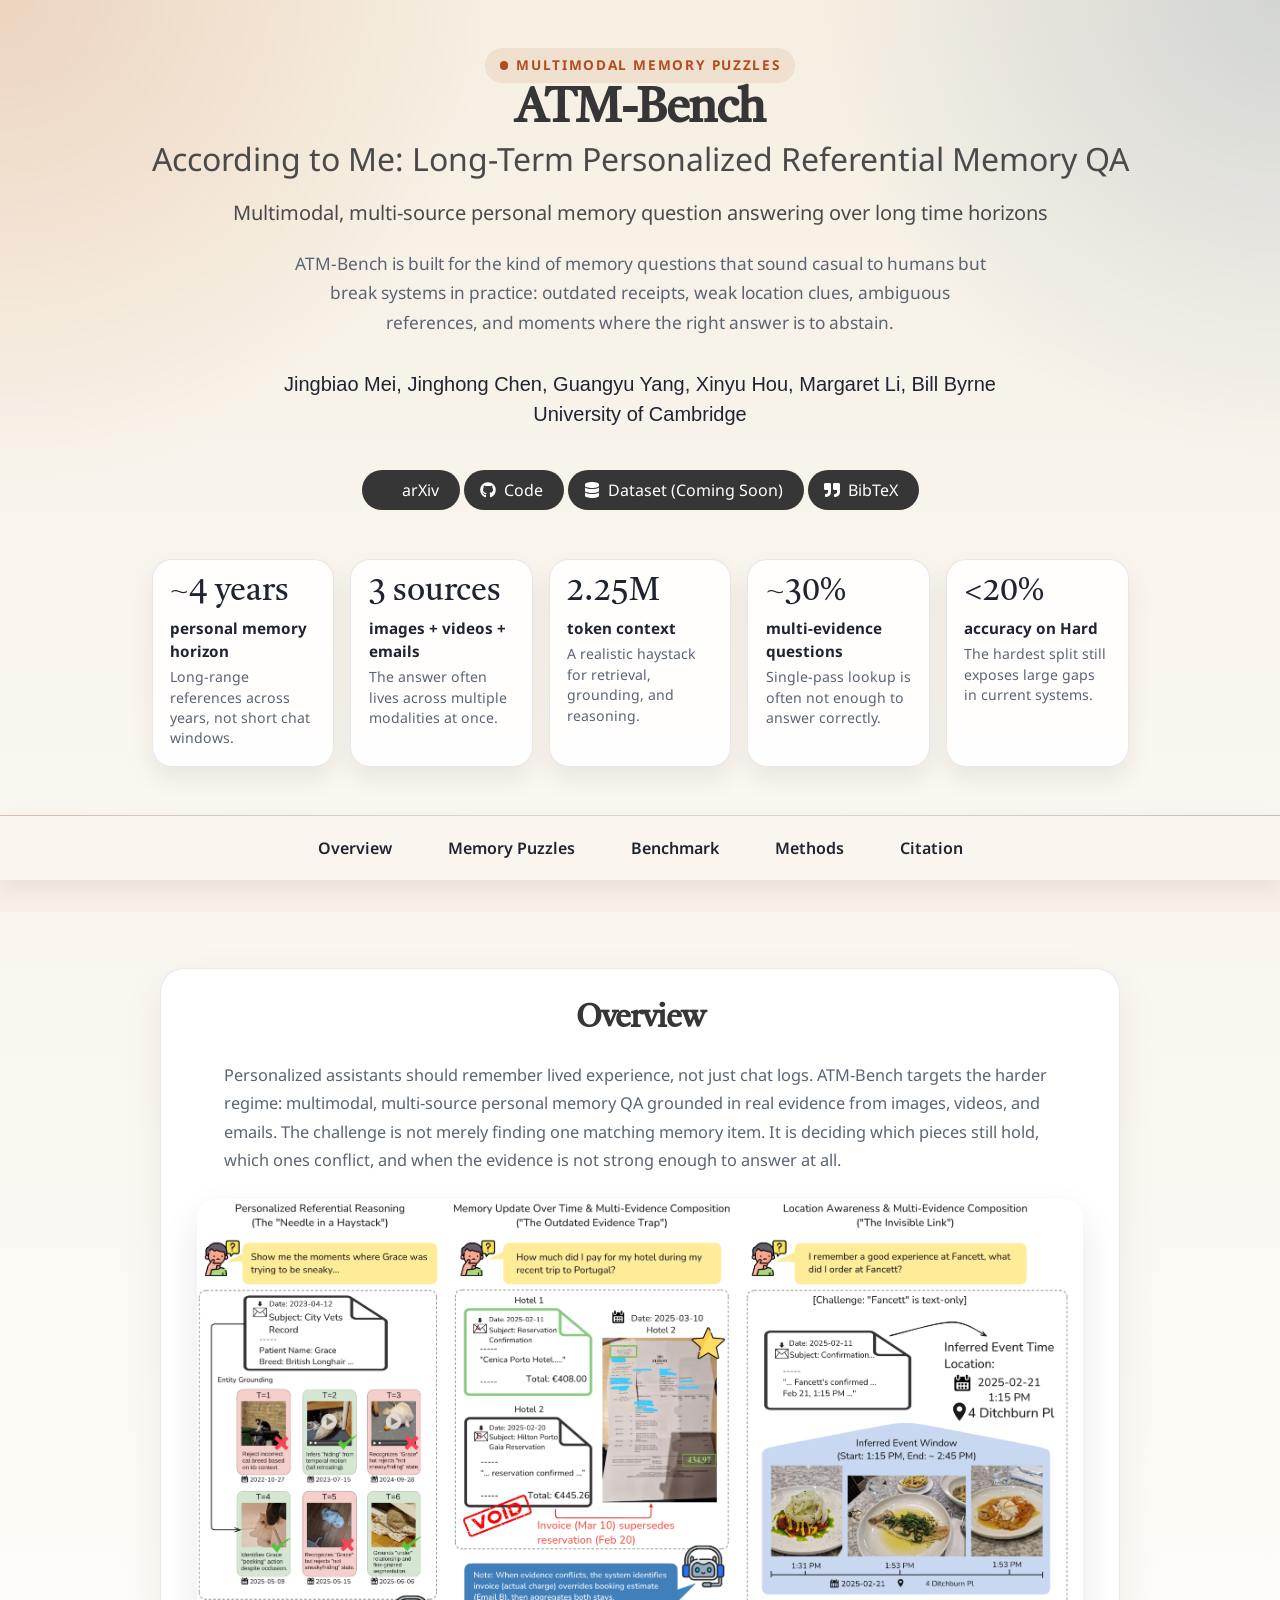
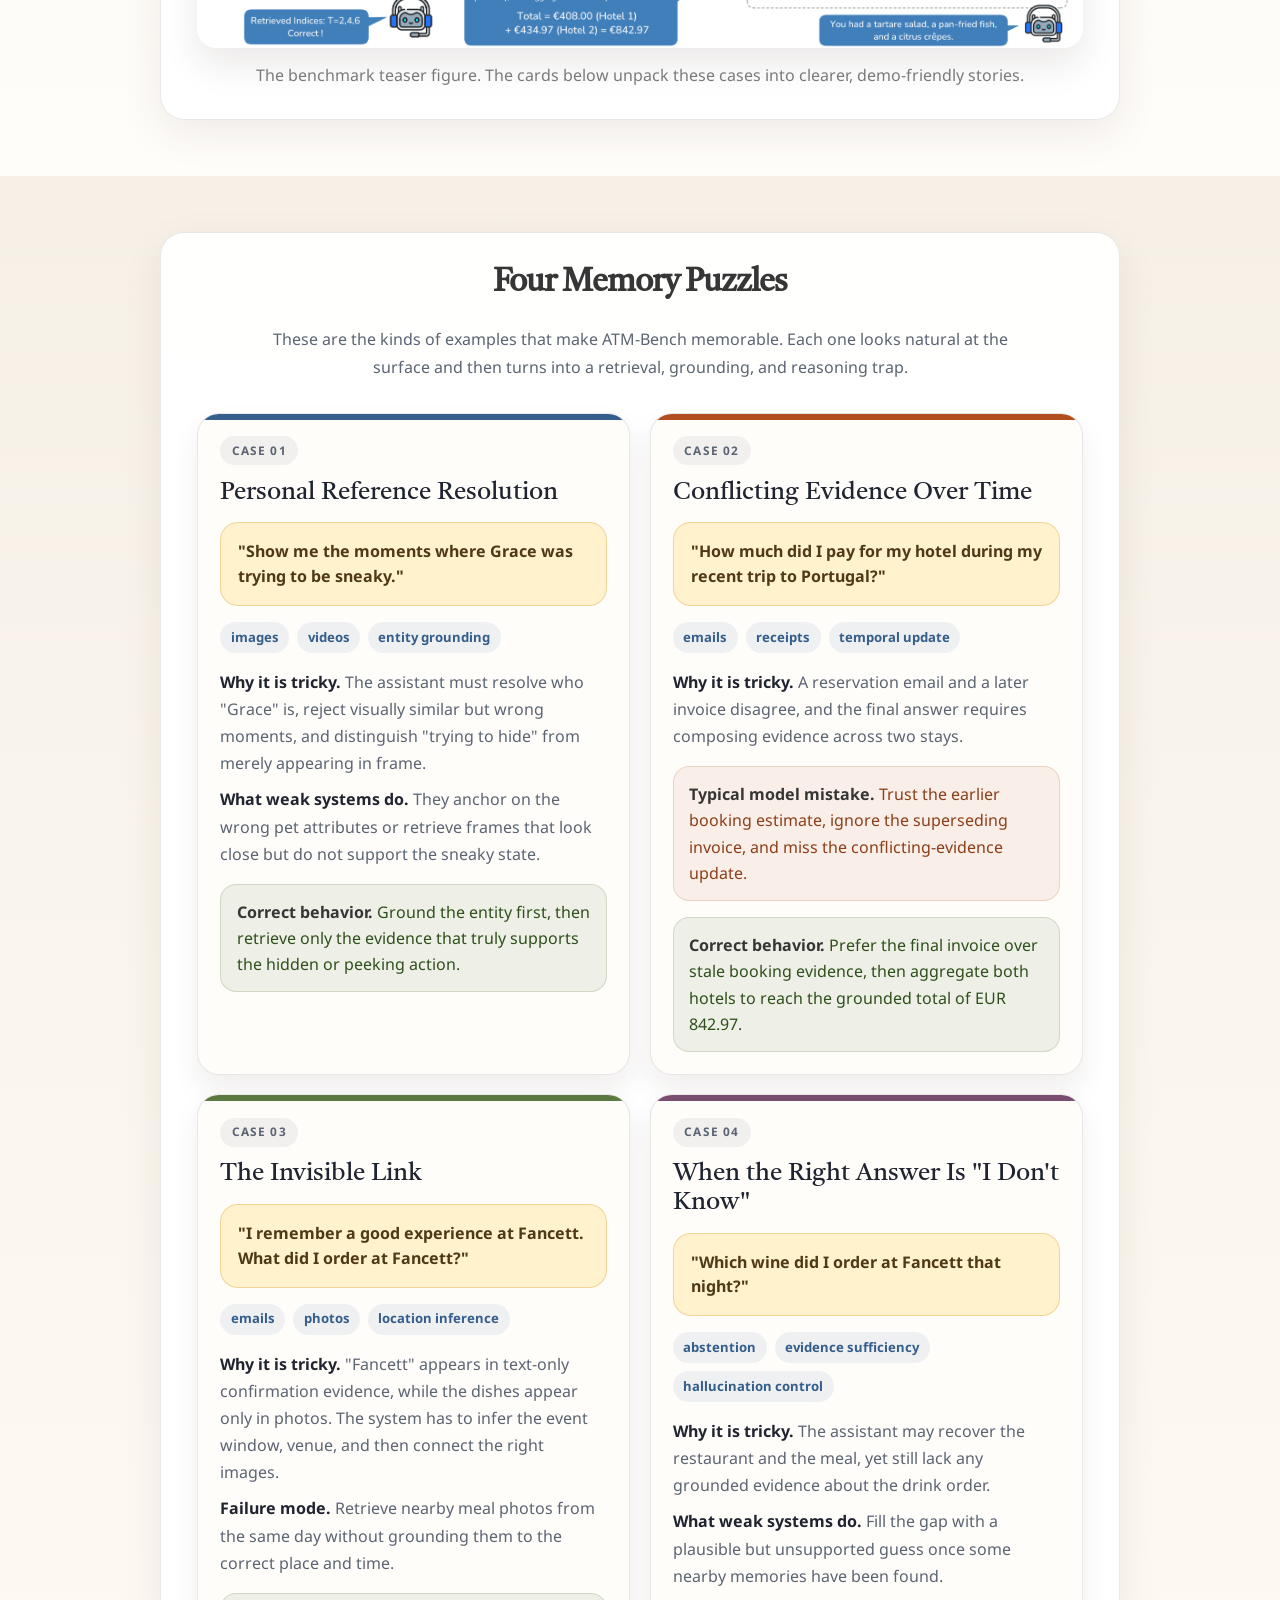
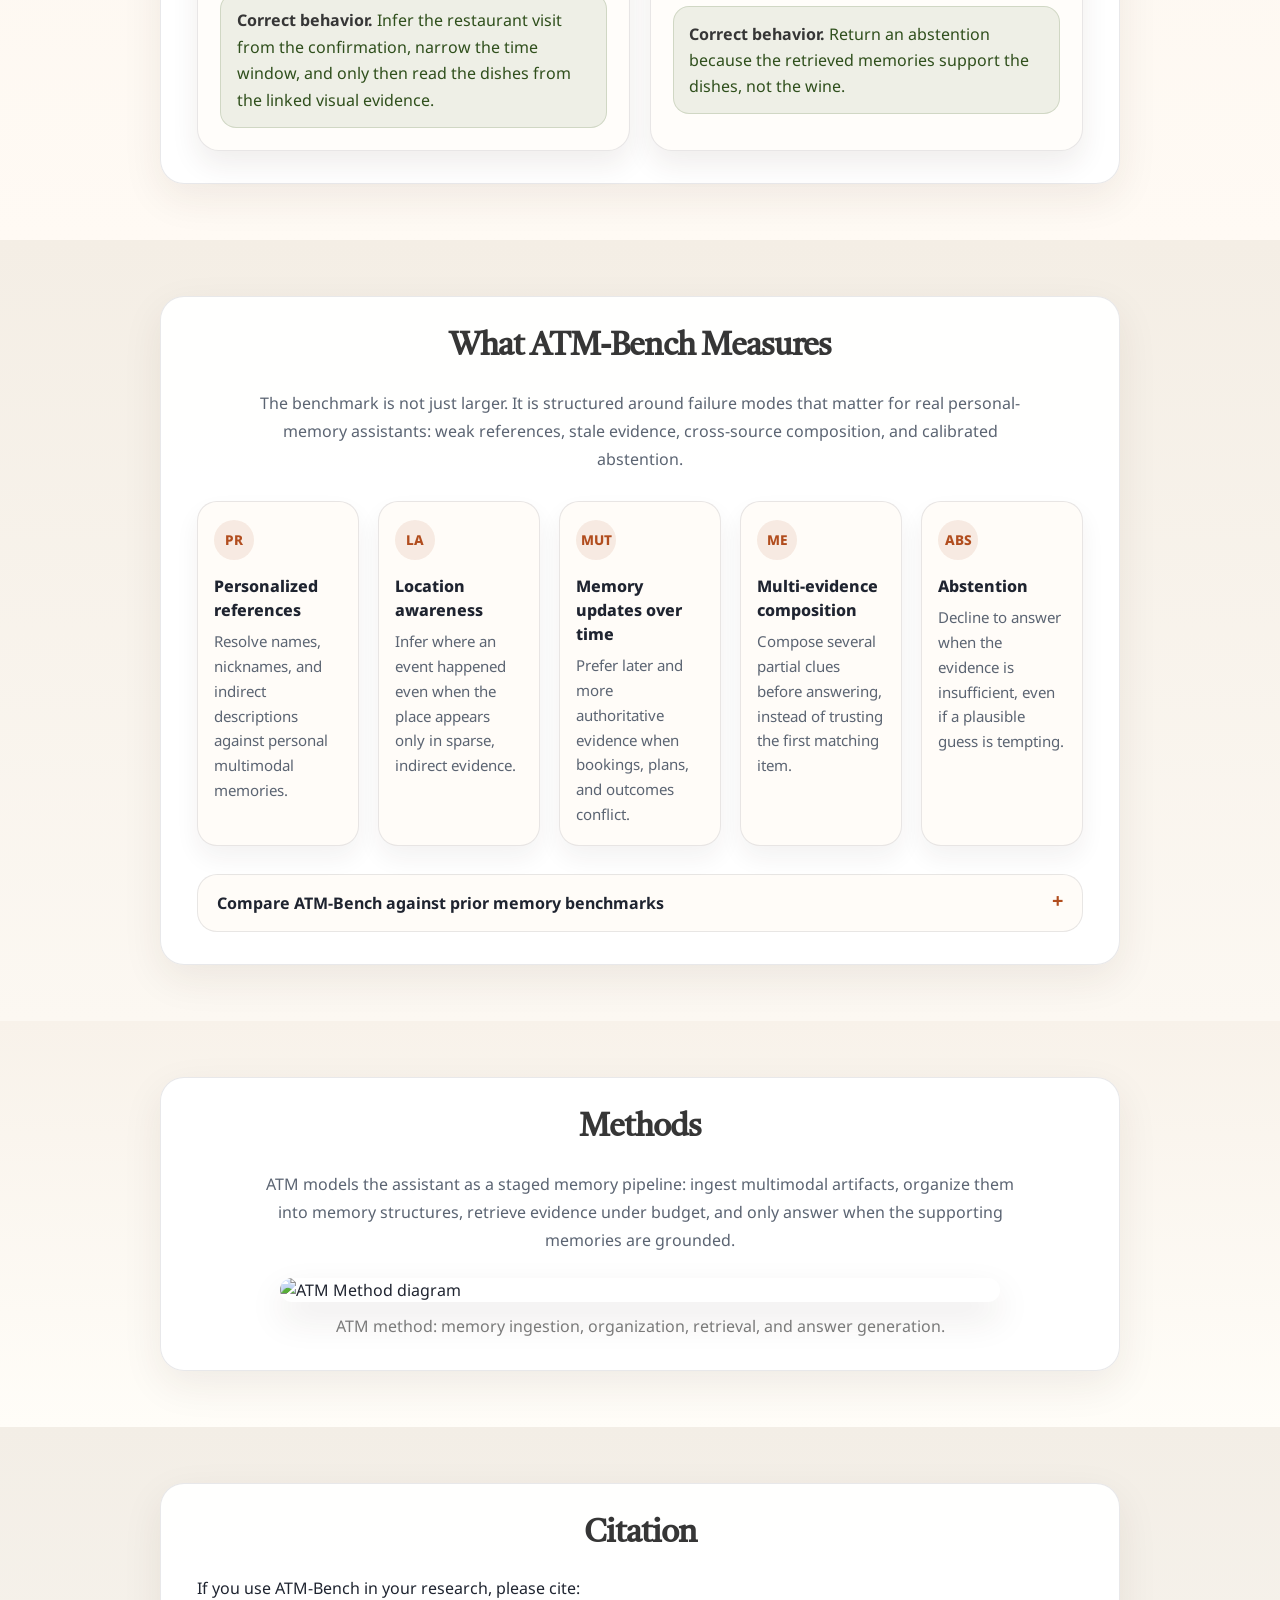
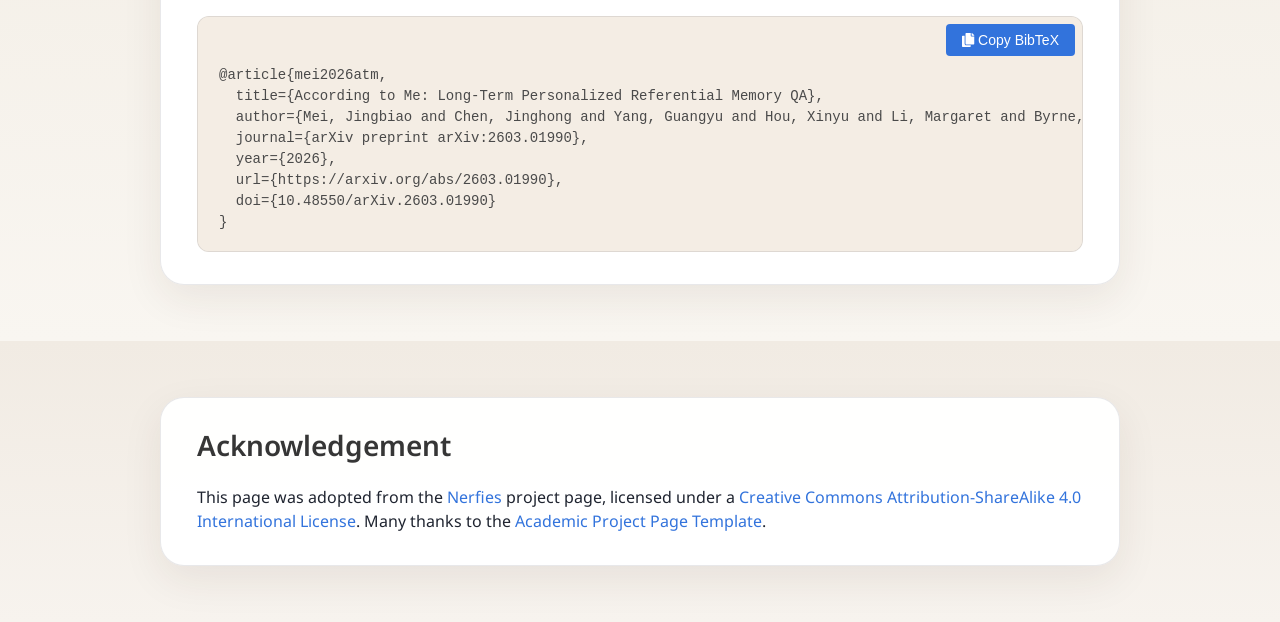
==== index.html @ 907b7d61 "refactor the web-design" ====
<!DOCTYPE html>
<html>

<head>
  <meta charset="utf-8">

  <!-- Meta tags for social media banners -->
  <meta name="description"
    content="ATM-Bench: Long-Term Personalized Referential Memory QA — a benchmark for multimodal, multi-source personal memory question answering over long time horizons.">
  <meta property="og:title" content="ATM-Bench" />
  <meta property="og:description" content="According to Me: Long-Term Personalized Referential Memory QA (ATM-Bench)" />
  <meta property="og:url" content="https://atmbench.github.io/" />
  <meta property="og:image" content="https://atmbench.github.io/static/images/ATM-Bench-Demo.png" />

  <meta name="twitter:title" content="ATM-Bench">
  <meta name="twitter:description" content="According to Me: Long-Term Personalized Referential Memory QA (ATM-Bench)">
  <meta name="twitter:image" content="https://atmbench.github.io/static/images/ATM-Bench-Demo.png">
  <meta name="twitter:card" content="summary_large_image">

  <meta name="keywords"
    content="ATM-Bench, personalized memory, long-term memory, multimodal, retrieval, RAG, question answering, benchmark, evaluation">
  <meta name="viewport" content="width=device-width, initial-scale=1">


  <!-- Google tag (gtag.js) -->
  <script async src="https://www.googletagmanager.com/gtag/js?id=G-5YTZ6DJQHM"></script>
  <script>
    window.dataLayer = window.dataLayer || [];
    function gtag(){dataLayer.push(arguments);}
    gtag('js', new Date());

    gtag('config', 'G-5YTZ6DJQHM');
  </script>

  <title>ATM-Bench: Long-Term Personalized Referential Memory QA</title>

  <link rel="icon" type="image/svg+xml" href="static/images/favicon.svg">
  <link href="https://fonts.googleapis.com/css?family=Google+Sans|Noto+Sans|Castoro" rel="stylesheet">
  <link href="https://fonts.googleapis.com/icon?family=Material+Icons" rel="stylesheet">
  <link rel="stylesheet" href="static/css/bulma.min.css">
  <link rel="stylesheet" href="static/css/bulma-carousel.min.css">
  <link rel="stylesheet" href="static/css/bulma-slider.min.css">
  <link rel="stylesheet" href="static/css/fontawesome.all.min.css">
  <link rel="stylesheet" href="https://cdn.jsdelivr.net/gh/jpswalsh/academicons@1/css/academicons.min.css">
  <link rel="stylesheet" href="static/css/index.css">

  <script src="https://ajax.googleapis.com/ajax/libs/jquery/3.5.1/jquery.min.js"></script>
  <script defer src="static/js/fontawesome.all.min.js"></script>
  <script src="static/js/bulma-carousel.min.js"></script>
  <script src="static/js/bulma-slider.min.js"></script>
  <script src="static/js/index.js"></script>

  <style>
    :root {
      --page-bg: #f5efe6;
      --ink: #1f2430;
      --muted: #5b6472;
      --line: rgba(31, 36, 48, 0.10);
      --hero-bg:
        radial-gradient(circle at top left, rgba(190, 92, 31, 0.18), transparent 32%),
        radial-gradient(circle at top right, rgba(52, 95, 140, 0.18), transparent 30%),
        linear-gradient(180deg, #f6efe2 0%, #faf7f1 100%);
      --overview-bg: linear-gradient(180deg, #faf6ef 0%, #fffdfa 100%);
      --demos-bg: linear-gradient(180deg, #f6f0e7 0%, #fffaf4 100%);
      --benchmark-bg: linear-gradient(180deg, #f4eee5 0%, #fcf8f2 100%);
      --methods-bg: linear-gradient(180deg, #f8f2ea 0%, #fffdf8 100%);
      --citation-bg: linear-gradient(180deg, #f3eee6 0%, #f9f6f1 100%);
      --ack-bg: linear-gradient(180deg, #f1ebe3 0%, #f7f3ee 100%);
      --panel-shadow: 0 14px 40px rgba(58, 42, 28, 0.08);
      --panel-radius: 24px;
      --accent-rust: #b14d1e;
      --accent-blue: #355e8d;
      --accent-green: #5a7a3f;
      --accent-gold: #d69018;
      --accent-plum: #7a4c72;
    }

    html {
      scroll-behavior: smooth;
    }

    body {
      background: var(--page-bg);
      color: var(--ink);
    }

    .section-hero {
      background: var(--hero-bg);
      border-bottom: 1px solid var(--line);
    }

    .section-overview,
    .section-demos,
    .section-benchmark,
    .section-methods,
    .section-citation,
    .section-acknowledgement {
      padding-top: 3.5rem;
      padding-bottom: 3.5rem;
    }

    .section-overview {
      background: var(--overview-bg);
    }

    .section-demos {
      background: var(--demos-bg);
    }

    .section-benchmark {
      background: var(--benchmark-bg);
    }

    .section-methods {
      background: var(--methods-bg);
    }

    .section-citation {
      background: var(--citation-bg);
    }

    .section-acknowledgement {
      background: var(--ack-bg);
    }

    .section-overview .container.is-max-desktop,
    .section-demos .container.is-max-desktop,
    .section-benchmark .container.is-max-desktop,
    .section-methods .container.is-max-desktop,
    .section-citation .container.is-max-desktop,
    .section-acknowledgement .container.is-max-desktop {
      background: rgba(255, 255, 255, 0.96);
      border: 1px solid var(--line);
      border-radius: var(--panel-radius);
      box-shadow: var(--panel-shadow);
      padding: 2rem 2.25rem;
    }

    .section-benchmark .table {
      background: rgba(255, 255, 255, 0.96);
      border-radius: 12px;
      overflow: hidden;
    }

    .section-benchmark .table th {
      background: #ece4d7;
      color: var(--ink);
    }

    .section-methods img,
    .section-overview img,
    .section-demos img {
      border-radius: 20px;
      box-shadow: 0 16px 36px rgba(58, 42, 28, 0.10);
    }

    .section-citation pre {
      border-radius: 12px;
      background: #f4ede4;
      border: 1px solid rgba(31, 36, 48, 0.10);
    }

    .sticky-nav {
      position: sticky;
      top: 0;
      background: rgba(250, 246, 239, 0.92);
      backdrop-filter: blur(8px);
      z-index: 30;
      box-shadow: 0 6px 18px rgba(58, 42, 28, 0.08);
      padding: 0.75rem 0;
      margin-bottom: 2rem;
    }

    .sticky-nav .container {
      display: flex;
      justify-content: center;
      gap: 1.5rem;
      flex-wrap: wrap;
    }

    .sticky-nav a {
      color: var(--ink);
      font-weight: 600;
      padding: 0.5rem 1rem;
      border-radius: 999px;
      transition: background-color 0.2s, color 0.2s;
    }

    .sticky-nav a:hover {
      background-color: rgba(177, 77, 30, 0.10);
      color: var(--accent-rust);
      text-decoration: none;
    }

    .publication-title,
    .section-title-display {
      font-family: 'Castoro', serif;
      letter-spacing: -0.03em;
    }

    .publication-subtitle {
      max-width: none;
      margin: 0.6rem auto 0;
      line-height: 1.1;
      white-space: nowrap;
    }

    .hero-kicker {
      display: inline-flex;
      align-items: center;
      gap: 0.5rem;
      padding: 0.45rem 0.9rem;
      border-radius: 999px;
      background: rgba(177, 77, 30, 0.10);
      color: var(--accent-rust);
      font-size: 0.85rem;
      font-weight: 700;
      text-transform: uppercase;
      letter-spacing: 0.12em;
    }

    .hero-kicker::before {
      content: "";
      width: 0.55rem;
      height: 0.55rem;
      border-radius: 999px;
      background: currentColor;
    }

    .hero-summary {
      max-width: 44rem;
      margin: 1.2rem auto 0;
      color: var(--muted);
      font-size: 1.08rem;
      line-height: 1.7;
    }

    .hero-stat-strip {
      display: grid;
      grid-template-columns: repeat(5, minmax(0, 1fr));
      gap: 1rem;
      margin-top: 2rem;
    }

    .stat-card {
      text-align: left;
      background: rgba(255, 255, 255, 0.88);
      border: 1px solid rgba(31, 36, 48, 0.10);
      border-radius: 20px;
      padding: 1rem 1.1rem 1.05rem;
      min-height: 122px;
      box-shadow: 0 12px 24px rgba(58, 42, 28, 0.08);
    }

    .stat-value {
      display: block;
      font-family: 'Castoro', serif;
      font-size: 2rem;
      line-height: 1;
      color: var(--ink);
    }

    .stat-label {
      display: block;
      margin-top: 0.55rem;
      font-size: 0.95rem;
      font-weight: 700;
      color: var(--ink);
    }

    .stat-detail {
      display: block;
      margin-top: 0.3rem;
      color: var(--muted);
      font-size: 0.88rem;
      line-height: 1.45;
    }

    .section-intro {
      max-width: 48rem;
      margin: 0 auto 1rem;
      color: var(--muted);
      text-align: center;
      line-height: 1.75;
    }

    .overview-copy {
      max-width: 52rem;
      margin: 0 auto 1.5rem;
      color: var(--muted);
      font-size: 1.02rem;
      line-height: 1.75;
    }

    .demo-grid,
    .ability-grid {
      display: grid;
      gap: 1.2rem;
    }

    .demo-grid {
      grid-template-columns: repeat(2, minmax(0, 1fr));
      margin-top: 2rem;
    }

    .demo-card {
      position: relative;
      overflow: hidden;
      border-radius: 22px;
      border: 1px solid rgba(31, 36, 48, 0.10);
      background: #fffdfa;
      padding: 1.4rem;
      box-shadow: 0 14px 28px rgba(58, 42, 28, 0.08);
    }

    .demo-card::before {
      content: "";
      position: absolute;
      inset: 0 auto auto 0;
      width: 100%;
      height: 6px;
      background: var(--demo-accent, var(--accent-rust));
    }

    .demo-card.reference {
      --demo-accent: var(--accent-blue);
    }

    .demo-card.update {
      --demo-accent: var(--accent-rust);
    }

    .demo-card.location {
      --demo-accent: var(--accent-green);
    }

    .demo-card.abstain {
      --demo-accent: var(--accent-plum);
    }

    .demo-eyebrow {
      display: inline-flex;
      align-items: center;
      padding: 0.35rem 0.7rem;
      border-radius: 999px;
      background: rgba(31, 36, 48, 0.06);
      color: var(--muted);
      font-size: 0.74rem;
      font-weight: 700;
      letter-spacing: 0.10em;
      text-transform: uppercase;
    }

    .demo-title {
      margin-top: 0.85rem;
      margin-bottom: 0.5rem;
      font-family: 'Castoro', serif;
      font-size: 1.55rem;
      line-height: 1.15;
      color: var(--ink);
    }

    .demo-question {
      margin: 0.95rem 0 1rem;
      padding: 1rem 1.05rem;
      border-radius: 18px;
      background: rgba(255, 241, 199, 0.88);
      border: 1px solid rgba(214, 144, 24, 0.30);
      color: #503915;
      font-weight: 700;
      line-height: 1.55;
    }

    .demo-tags {
      display: flex;
      flex-wrap: wrap;
      gap: 0.5rem;
      margin-bottom: 1rem;
    }

    .demo-tag {
      display: inline-flex;
      align-items: center;
      padding: 0.35rem 0.65rem;
      border-radius: 999px;
      background: rgba(53, 94, 141, 0.08);
      color: var(--accent-blue);
      font-size: 0.82rem;
      font-weight: 700;
    }

    .demo-point {
      margin: 0.55rem 0;
      color: var(--muted);
      line-height: 1.7;
    }

    .demo-point strong {
      color: var(--ink);
    }

    .demo-answer,
    .demo-mistake {
      margin-top: 1rem;
      padding: 0.85rem 0.95rem;
      border-radius: 16px;
      line-height: 1.65;
    }

    .demo-answer {
      background: rgba(90, 122, 63, 0.10);
      border: 1px solid rgba(90, 122, 63, 0.20);
      color: #2f4f1c;
    }

    .demo-mistake {
      background: rgba(177, 77, 30, 0.08);
      border: 1px solid rgba(177, 77, 30, 0.18);
      color: #8b3e18;
    }

    .figure-note {
      margin-top: 1.5rem;
      text-align: center;
      color: var(--muted);
      font-size: 0.95rem;
    }

    .ability-grid {
      grid-template-columns: repeat(5, minmax(0, 1fr));
      margin-top: 1.75rem;
    }

    .ability-card {
      height: 100%;
      border-radius: 20px;
      padding: 1.15rem 1rem;
      background: #fffcf8;
      border: 1px solid rgba(31, 36, 48, 0.10);
      box-shadow: 0 12px 24px rgba(58, 42, 28, 0.06);
    }

    .ability-code {
      display: inline-flex;
      align-items: center;
      justify-content: center;
      width: 2.5rem;
      height: 2.5rem;
      border-radius: 999px;
      font-weight: 800;
      font-size: 0.85rem;
      background: rgba(177, 77, 30, 0.10);
      color: var(--accent-rust);
    }

    .ability-title {
      margin-top: 0.85rem;
      margin-bottom: 0.45rem;
      font-size: 1rem;
      font-weight: 800;
      color: var(--ink);
    }

    .ability-text {
      color: var(--muted);
      font-size: 0.94rem;
      line-height: 1.65;
    }

    .comparison-panel {
      margin-top: 1.75rem;
      border: 1px solid rgba(31, 36, 48, 0.10);
      border-radius: 20px;
      background: rgba(255, 252, 248, 0.88);
      overflow: hidden;
    }

    .comparison-panel summary {
      cursor: pointer;
      list-style: none;
      padding: 1rem 1.2rem;
      font-weight: 700;
      color: var(--ink);
    }

    .comparison-panel summary::-webkit-details-marker {
      display: none;
    }

    .comparison-panel summary::after {
      content: "+";
      float: right;
      color: var(--accent-rust);
      font-size: 1.25rem;
      line-height: 1;
    }

    .comparison-panel[open] summary::after {
      content: "-";
    }

    .comparison-panel .table-container {
      padding: 0 1.2rem 1.2rem;
    }

    @media screen and (max-width: 1023px) and (min-width: 769px) {
      .hero-stat-strip {
        grid-template-columns: repeat(3, minmax(0, 1fr));
      }

      .ability-grid {
        grid-template-columns: repeat(3, minmax(0, 1fr));
      }
    }

    @media screen and (max-width: 900px) and (min-width: 769px) {
      .demo-grid {
        grid-template-columns: 1fr;
      }
    }

    @media screen and (max-width: 768px) {
      .sticky-nav {
        display: none;
      }

      .section-overview .container.is-max-desktop,
      .section-demos .container.is-max-desktop,
      .section-benchmark .container.is-max-desktop,
      .section-methods .container.is-max-desktop,
      .section-citation .container.is-max-desktop,
      .section-acknowledgement .container.is-max-desktop {
        padding: 1.25rem;
      }

      .hero-stat-strip,
      .demo-grid,
      .ability-grid {
        grid-template-columns: 1fr;
      }

      .publication-subtitle {
        max-width: none;
        white-space: normal;
      }
    }

    .placeholder-box {
      border: 1px dashed #dbdbdb;
      border-radius: 6px;
      padding: 1.25rem;
      color: #7a7a7a;
      background: #fafafa;
    }

    .bibtex-container {
      position: relative;
    }

    .copy-button {
      position: absolute;
      top: 0.5rem;
      right: 0.5rem;
      padding: 0.5rem 1rem;
      background-color: #3273dc;
      color: white;
      border: none;
      border-radius: 4px;
      cursor: pointer;
      font-size: 0.875rem;
      font-weight: 500;
      transition: background-color 0.2s;
      z-index: 10;
    }

    .copy-button:hover {
      background-color: #2366d1;
    }

    .copy-button.copied {
      background-color: #48c774;
    }

    .bibtex-container pre {
      margin-top: 0;
      padding-top: 3rem;
    }
  </style>
</head>

<body>

  <!-- Hero Section -->
  <section class="hero section-hero">
    <div class="hero-body">
      <div class="container is-max-desktop">
        <div class="columns is-centered">
          <div class="column has-text-centered">
            <span class="hero-kicker">Multimodal Memory Puzzles</span>
            <h1 class="title is-1 publication-title">ATM-Bench</h1>
            <h2 class="subtitle is-3 publication-subtitle">According to Me: Long-Term Personalized Referential Memory QA
            </h2>
            <p class="subtitle is-5" style="margin-top: 1rem;">Multimodal, multi-source personal memory question
              answering over long time horizons</p>
            <p class="hero-summary">
              ATM-Bench is built for the kind of memory questions that sound casual to humans but break systems in
              practice: outdated receipts, weak location clues, ambiguous references, and moments where the right
              answer is to abstain.
            </p>

            <div class="is-size-5 publication-authors" style="margin-top: 2rem;">
              <span class="author-block">Jingbiao Mei</span>,
              <span class="author-block">Jinghong Chen</span>,
              <span class="author-block">Guangyu Yang</span>,
              <span class="author-block">Xinyu Hou</span>,
              <span class="author-block">Margaret Li</span>,
              <span class="author-block">Bill Byrne</span>
            </div>

            <div class="is-size-5 publication-authors">
              <span class="author-block">University of Cambridge</span>
            </div>

            <div class="column has-text-centered" style="margin-top: 1.5rem;">
              <div class="publication-links">
                <span class="link-block">
                  <a href="https://arxiv.org/abs/2603.01990" target="_blank"
                    class="external-link button is-normal is-rounded is-dark">
                    <span class="icon"><i class="ai ai-arxiv"></i></span>
                    <span>arXiv</span>
                  </a>
                </span>

                <span class="link-block">
                  <a href="https://github.com/JingbiaoMei/ATM-Bench" target="_blank"
                    class="external-link button is-normal is-rounded is-dark">
                    <span class="icon"><i class="fab fa-github"></i></span>
                    <span>Code</span>
                  </a>
                </span>

                <span class="link-block">
                  <a href="https://huggingface.co/datasets/atmbench/atm-bench" target="_blank" class="external-link button is-normal is-rounded is-dark">
                    <span class="icon"><i class="fas fa-database"></i></span>
                    <span>Dataset (Coming Soon)</span>
                  </a>
                </span>

                <span class="link-block">
                  <a href="#citation" class="external-link button is-normal is-rounded is-dark">
                    <span class="icon"><i class="fas fa-quote-right"></i></span>
                    <span>BibTeX</span>
                  </a>
                </span>
              </div>
            </div>

            <div class="hero-stat-strip">
              <article class="stat-card">
                <span class="stat-value">~4 years</span>
                <span class="stat-label">personal memory horizon</span>
                <span class="stat-detail">Long-range references across years, not short chat windows.</span>
              </article>
              <article class="stat-card">
                <span class="stat-value">3 sources</span>
                <span class="stat-label">images + videos + emails</span>
                <span class="stat-detail">The answer often lives across multiple modalities at once.</span>
              </article>
              <article class="stat-card">
                <span class="stat-value">2.25M</span>
                <span class="stat-label">token context</span>
                <span class="stat-detail">A realistic haystack for retrieval, grounding, and reasoning.</span>
              </article>
              <article class="stat-card">
                <span class="stat-value">~30%</span>
                <span class="stat-label">multi-evidence questions</span>
                <span class="stat-detail">Single-pass lookup is often not enough to answer correctly.</span>
              </article>
              <article class="stat-card">
                <span class="stat-value">&lt;20%</span>
                <span class="stat-label">accuracy on Hard</span>
                <span class="stat-detail">The hardest split still exposes large gaps in current systems.</span>
              </article>
            </div>

          </div>
        </div>
      </div>
    </div>
  </section>

  <!-- Sticky Navigation -->
  <div class="sticky-nav">
    <div class="container">
      <a href="#overview">Overview</a>
      <a href="#puzzles">Memory Puzzles</a>
      <a href="#benchmark">Benchmark</a>
      <a href="#methods">Methods</a>
      <a href="#citation">Citation</a>
    </div>
  </div>

  <!-- Overview -->
  <section class="section section-overview" id="overview">
    <div class="container is-max-desktop">
      <h2 class="title is-3 has-text-centered section-title-display">Overview</h2>
      <p class="overview-copy">
        Personalized assistants should remember lived experience, not just chat logs. ATM-Bench targets the harder
        regime: multimodal, multi-source personal memory QA grounded in real evidence from images, videos, and emails.
        The challenge is not merely finding one matching memory item. It is deciding which pieces still hold, which ones
        conflict, and when the evidence is not strong enough to answer at all.
      </p>

      <figure style="margin-top: 1.5rem;">
        <img src="static/images/ATM-Bench-Demo.png" alt="ATM-Bench overview diagram"
          style="width: 100%; max-width: 1100px; display: block; margin: 0 auto;" />
        <figcaption style="margin-top: 0.9rem; text-align: center; color: #7a7a7a;">
          The benchmark teaser figure. The cards below unpack these cases into clearer, demo-friendly stories.
        </figcaption>
      </figure>
    </div>
  </section>

  <!-- Memory Puzzles -->
  <section class="section section-demos" id="puzzles">
    <div class="container is-max-desktop">
      <h2 class="title is-3 has-text-centered section-title-display">Four Memory Puzzles</h2>
      <p class="section-intro">
        These are the kinds of examples that make ATM-Bench memorable. Each one looks natural at the surface and then
        turns into a retrieval, grounding, and reasoning trap.
      </p>

      <div class="demo-grid">
        <article class="demo-card reference">
          <span class="demo-eyebrow">Case 01</span>
          <h3 class="demo-title">Personal Reference Resolution</h3>
          <p class="demo-question">"Show me the moments where Grace was trying to be sneaky."</p>
          <div class="demo-tags">
            <span class="demo-tag">images</span>
            <span class="demo-tag">videos</span>
            <span class="demo-tag">entity grounding</span>
          </div>
          <p class="demo-point">
            <strong>Why it is tricky.</strong> The assistant must resolve who "Grace" is, reject visually similar but
            wrong moments, and distinguish "trying to hide" from merely appearing in frame.
          </p>
          <p class="demo-point">
            <strong>What weak systems do.</strong> They anchor on the wrong pet attributes or retrieve frames that look
            close but do not support the sneaky state.
          </p>
          <div class="demo-answer">
            <strong>Correct behavior.</strong> Ground the entity first, then retrieve only the evidence that truly
            supports the hidden or peeking action.
          </div>
        </article>

        <article class="demo-card update">
          <span class="demo-eyebrow">Case 02</span>
          <h3 class="demo-title">Conflicting Evidence Over Time</h3>
          <p class="demo-question">"How much did I pay for my hotel during my recent trip to Portugal?"</p>
          <div class="demo-tags">
            <span class="demo-tag">emails</span>
            <span class="demo-tag">receipts</span>
            <span class="demo-tag">temporal update</span>
          </div>
          <p class="demo-point">
            <strong>Why it is tricky.</strong> A reservation email and a later invoice disagree, and the final answer
            requires composing evidence across two stays.
          </p>
          <div class="demo-mistake">
            <strong>Typical model mistake.</strong> Trust the earlier booking estimate, ignore the superseding invoice,
            and miss the conflicting-evidence update.
          </div>
          <div class="demo-answer">
            <strong>Correct behavior.</strong> Prefer the final invoice over stale booking evidence, then aggregate both
            hotels to reach the grounded total of EUR 842.97.
          </div>
        </article>

        <article class="demo-card location">
          <span class="demo-eyebrow">Case 03</span>
          <h3 class="demo-title">The Invisible Link</h3>
          <p class="demo-question">"I remember a good experience at Fancett. What did I order at Fancett?"</p>
          <div class="demo-tags">
            <span class="demo-tag">emails</span>
            <span class="demo-tag">photos</span>
            <span class="demo-tag">location inference</span>
          </div>
          <p class="demo-point">
            <strong>Why it is tricky.</strong> "Fancett" appears in text-only confirmation evidence, while the dishes
            appear only in photos. The system has to infer the event window, venue, and then connect the right images.
          </p>
          <p class="demo-point">
            <strong>Failure mode.</strong> Retrieve nearby meal photos from the same day without grounding them to the
            correct place and time.
          </p>
          <div class="demo-answer">
            <strong>Correct behavior.</strong> Infer the restaurant visit from the confirmation, narrow the time window,
            and only then read the dishes from the linked visual evidence.
          </div>
        </article>

        <article class="demo-card abstain">
          <span class="demo-eyebrow">Case 04</span>
          <h3 class="demo-title">When the Right Answer Is "I Don't Know"</h3>
          <p class="demo-question">"Which wine did I order at Fancett that night?"</p>
          <div class="demo-tags">
            <span class="demo-tag">abstention</span>
            <span class="demo-tag">evidence sufficiency</span>
            <span class="demo-tag">hallucination control</span>
          </div>
          <p class="demo-point">
            <strong>Why it is tricky.</strong> The assistant may recover the restaurant and the meal, yet still lack any
            grounded evidence about the drink order.
          </p>
          <p class="demo-point">
            <strong>What weak systems do.</strong> Fill the gap with a plausible but unsupported guess once some nearby
            memories have been found.
          </p>
          <div class="demo-answer">
            <strong>Correct behavior.</strong> Return an abstention because the retrieved memories support the dishes,
            not the wine.
          </div>
        </article>
      </div>
    </div>
  </section>

  <!-- Benchmark -->
  <section class="section section-benchmark" id="benchmark">
    <div class="container is-max-desktop">
      <h2 class="title is-3 has-text-centered section-title-display">What ATM-Bench Measures</h2>
      <p class="section-intro">
        The benchmark is not just larger. It is structured around failure modes that matter for real personal-memory
        assistants: weak references, stale evidence, cross-source composition, and calibrated abstention.
      </p>

      <div class="ability-grid">
        <article class="ability-card">
          <div class="ability-code">PR</div>
          <h3 class="ability-title">Personalized references</h3>
          <p class="ability-text">Resolve names, nicknames, and indirect descriptions against personal multimodal memories.</p>
        </article>
        <article class="ability-card">
          <div class="ability-code">LA</div>
          <h3 class="ability-title">Location awareness</h3>
          <p class="ability-text">Infer where an event happened even when the place appears only in sparse, indirect evidence.</p>
        </article>
        <article class="ability-card">
          <div class="ability-code">MUT</div>
          <h3 class="ability-title">Memory updates over time</h3>
          <p class="ability-text">Prefer later and more authoritative evidence when bookings, plans, and outcomes conflict.</p>
        </article>
        <article class="ability-card">
          <div class="ability-code">ME</div>
          <h3 class="ability-title">Multi-evidence composition</h3>
          <p class="ability-text">Compose several partial clues before answering, instead of trusting the first matching item.</p>
        </article>
        <article class="ability-card">
          <div class="ability-code">ABS</div>
          <h3 class="ability-title">Abstention</h3>
          <p class="ability-text">Decline to answer when the evidence is insufficient, even if a plausible guess is tempting.</p>
        </article>
      </div>

      <details class="comparison-panel">
        <summary>Compare ATM-Bench against prior memory benchmarks</summary>
        <div class="table-container">
          <table class="table is-fullwidth is-striped is-hoverable">
            <thead>
              <tr>
                <th>Aspect</th>
                <th>Prior Benchmarks</th>
                <th>ATM-Bench</th>
              </tr>
            </thead>
            <tbody>
              <tr>
                <td>Memory modality and source</td>
                <td>Mostly dialogue-only or single-modality settings</td>
                <td>Images + videos + emails in one benchmark</td>
              </tr>
              <tr>
                <td>Data origin</td>
                <td>Primarily synthetic or hybrid data</td>
                <td>Human-curated personal memory QA with evidence labels</td>
              </tr>
              <tr>
                <td>Core memory abilities</td>
                <td>Partial coverage</td>
                <td>Personalized referential reasoning, location awareness, memory updates, multi-evidence composition, and abstention</td>
              </tr>
              <tr>
                <td>Scale and horizon</td>
                <td>Typically smaller or narrower settings</td>
                <td>~12k memory items, ~1.1k QA, years-long horizon, 2.25M-token context</td>
              </tr>
              <tr>
                <td>Multi-evidence burden</td>
                <td>Lower multi-evidence proportion in common settings</td>
                <td>~30% of questions require multi-evidence composition</td>
              </tr>
            </tbody>
          </table>
        </div>
      </details>

    </div>
  </section>

  <!-- Methods -->
  <section class="section section-methods" id="methods">
    <div class="container is-max-desktop">
      <h2 class="title is-3 has-text-centered section-title-display">Methods</h2>

      <p class="section-intro">
        ATM models the assistant as a staged memory pipeline: ingest multimodal artifacts, organize them into memory
        structures, retrieve evidence under budget, and only answer when the supporting memories are grounded.
      </p>

      <figure style="margin-top: 1.5rem;">
        <img src="static/images/ATM-Method.png" alt="ATM Method diagram"
          style="width: 100%; max-width: 720px; display: block; margin: 0 auto;" />
        <figcaption style="margin-top: 0.75rem; text-align: center; color: #7a7a7a;">
          ATM method: memory ingestion, organization, retrieval, and answer generation.
        </figcaption>
      </figure>
    </div>
  </section>

  <!-- Citation -->
  <section class="section section-citation" id="citation">
    <div class="container is-max-desktop">
      <h2 class="title is-3 has-text-centered section-title-display">Citation</h2>

      <div class="content">
        <p>If you use ATM-Bench in your research, please cite:</p>
        <div class="bibtex-container">
          <button class="copy-button" onclick="copyBibtex('atmbench-bibtex')">
            <i class="fas fa-copy"></i> Copy BibTeX
          </button>
          <pre><code id="atmbench-bibtex">@article{mei2026atm,
  title={According to Me: Long-Term Personalized Referential Memory QA},
  author={Mei, Jingbiao and Chen, Jinghong and Yang, Guangyu and Hou, Xinyu and Li, Margaret and Byrne, Bill},
  journal={arXiv preprint arXiv:2603.01990},
  year={2026},
  url={https://arxiv.org/abs/2603.01990},
  doi={10.48550/arXiv.2603.01990}
}</code></pre>
        </div>
      </div>
    </div>
  </section>

  <!-- Acknowledgement -->
  <section class="section section-acknowledgement">
    <div class="container is-max-desktop content">
      <h2 class="title">Acknowledgement</h2>
      <p>This page was adopted from the <a href="https://nerfies.github.io" target="_blank">Nerfies</a> project page,
        licensed under a <a rel="license" href="http://creativecommons.org/licenses/by-sa/4.0/" target="_blank">Creative
          Commons Attribution-ShareAlike 4.0 International License</a>. Many thanks to the <a
          href="https://github.com/eliahuhorwitz/Academic-project-page-template" target="_blank">Academic Project Page
          Template</a>.</p>
    </div>
  </section>

  <script>
    function copyBibtex(codeId) {
      const codeElement = document.getElementById(codeId);
      const button = event.currentTarget;

      // Create temporary textarea
      const textarea = document.createElement('textarea');
      textarea.value = codeElement.textContent;
      textarea.style.position = 'fixed';
      textarea.style.opacity = '0';
      document.body.appendChild(textarea);

      // Select and copy
      textarea.select();
      document.execCommand('copy');

      // Remove temporary element
      document.body.removeChild(textarea);

      // Update button state
      const originalHTML = button.innerHTML;
      button.innerHTML = '<i class="fas fa-check"></i> Copied!';
      button.classList.add('copied');

      // Reset button after 2 seconds
      setTimeout(() => {
        button.innerHTML = originalHTML;
        button.classList.remove('copied');
      }, 2000);
    }
  </script>

</body>

</html>
---- static/css/index.css ----
body {
  font-family: 'Noto Sans', sans-serif;
}


.footer .icon-link {
    font-size: 25px;
    color: #000;
}

.link-block a {
    margin-top: 5px;
    margin-bottom: 5px;
}

.dnerf {
  font-variant: small-caps;
}


.teaser .hero-body {
  padding-top: 0;
  padding-bottom: 3rem;
}

.teaser {
  font-family: 'Google Sans', sans-serif;
}


.publication-title {
}

.publication-banner {
  max-height: parent;

}

.publication-banner video {
  position: relative;
  left: auto;
  top: auto;
  transform: none;
  object-fit: fit;
}

.publication-header .hero-body {
}

.publication-title {
    font-family: 'Google Sans', sans-serif;
}

.publication-authors {
    font-family: 'Google Sans', sans-serif;
}

.publication-venue {
    color: #555;
    width: fit-content;
    font-weight: bold;
}

.publication-awards {
    color: #ff3860;
    width: fit-content;
    font-weight: bolder;
}

.publication-authors {
}

.publication-authors a {
   color: hsl(204, 86%, 53%) !important;
}

.publication-authors a:hover {
    text-decoration: underline;
}

.author-block {
  display: inline-block;
}

.publication-banner img {
}

.publication-authors {
  /*color: #4286f4;*/
}

.publication-video {
    position: relative;
    width: 100%;
    height: 0;
    padding-bottom: 56.25%;

    overflow: hidden;
    border-radius: 10px !important;
}

.publication-video iframe {
    position: absolute;
    top: 0;
    left: 0;
    width: 100%;
    height: 100%;
}

.publication-body img {
}

.results-carousel {
  overflow: hidden;
}

.results-carousel .item {
  margin: 5px;
  overflow: hidden;
  padding: 20px;
  font-size: 0;
}

.results-carousel video {
  margin: 0;
}

.slider-pagination .slider-page {
  background: #000000;
}

.eql-cntrb { 
  font-size: smaller;
}
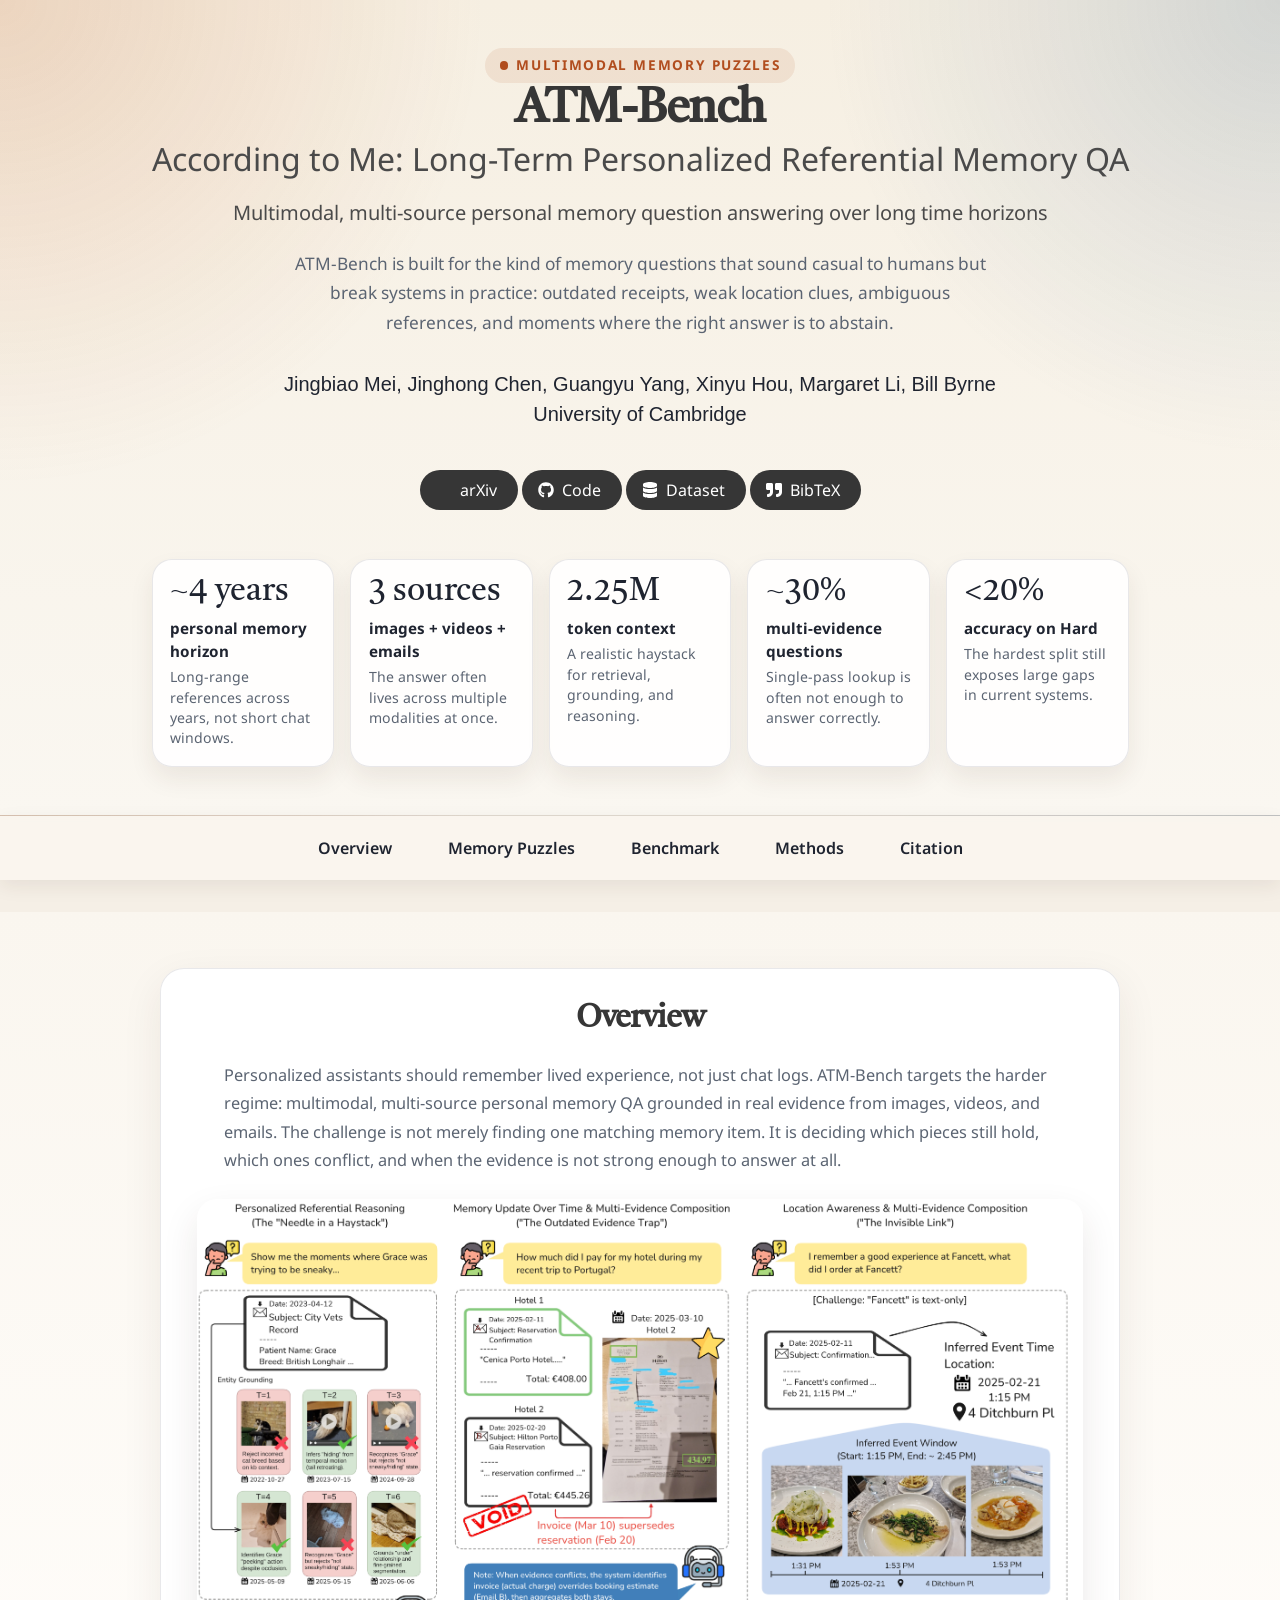
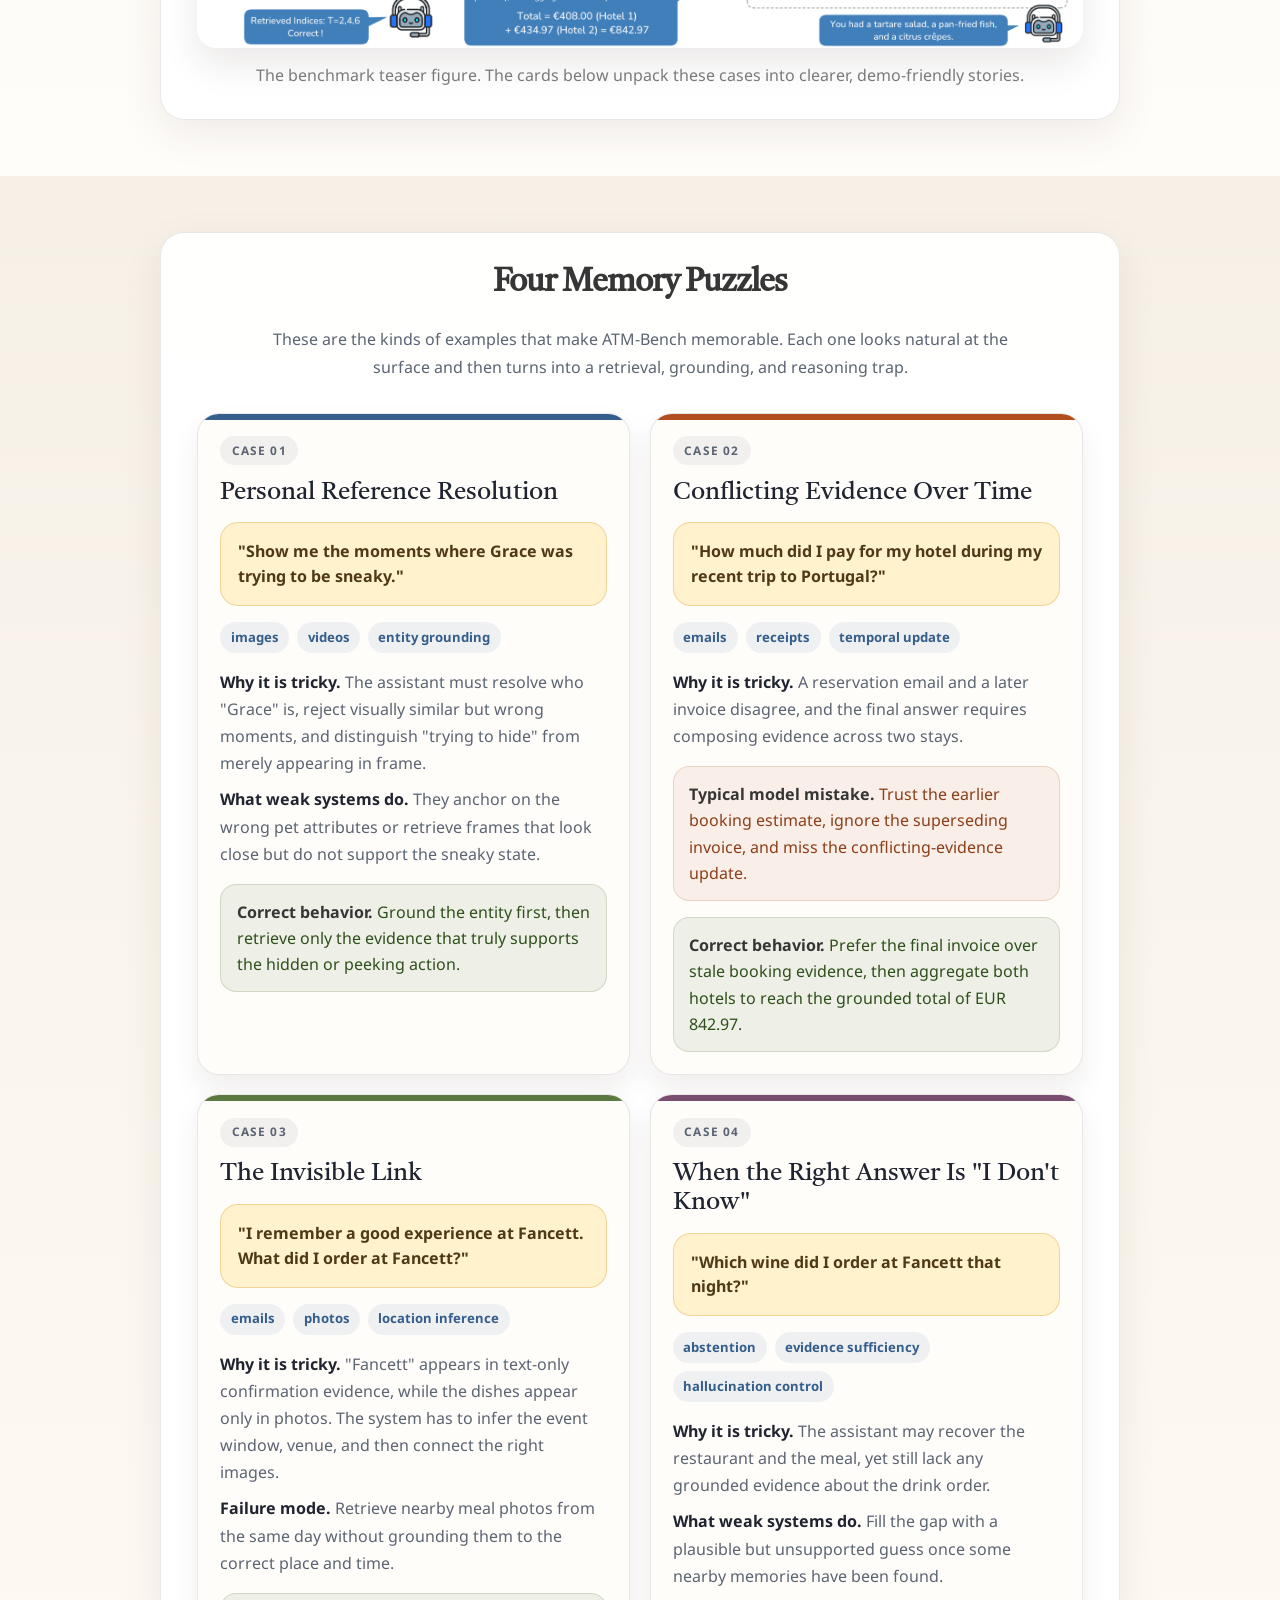
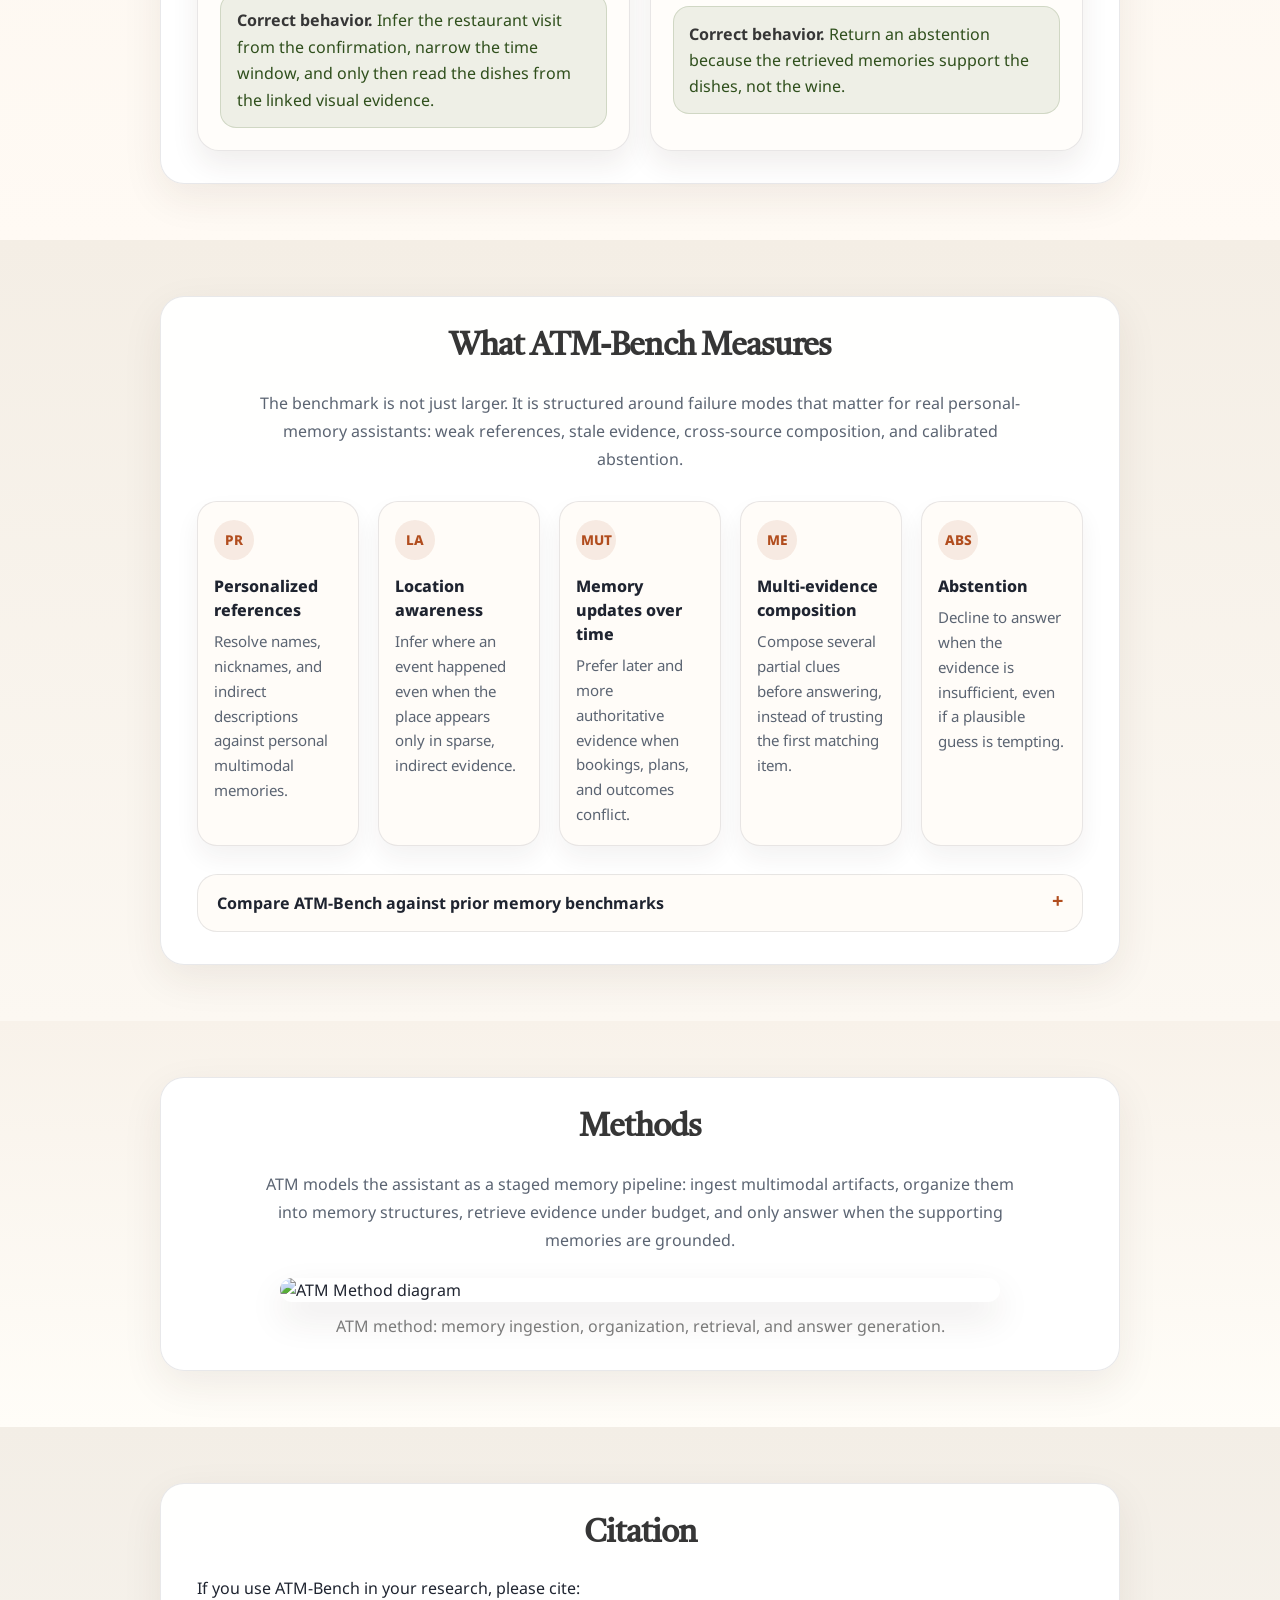
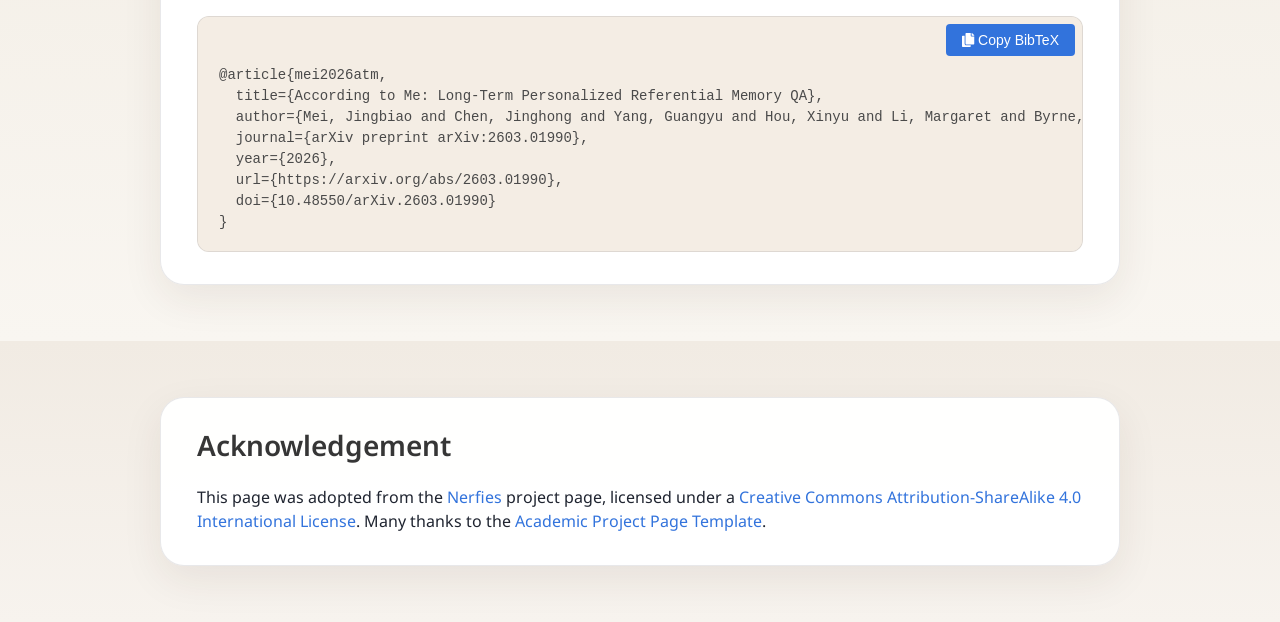
==== commit c329e188: "add dataset" ====
--- a/index.html
+++ b/index.html
@@ -640,9 +640,9 @@
                 </span>
 
                 <span class="link-block">
-                  <a href="https://huggingface.co/datasets/atmbench/atm-bench" target="_blank" class="external-link button is-normal is-rounded is-dark">
+                  <a href="https://huggingface.co/datasets/Jingbiao/ATM-Bench" target="_blank" class="external-link button is-normal is-rounded is-dark">
                     <span class="icon"><i class="fas fa-database"></i></span>
-                    <span>Dataset (Coming Soon)</span>
+                    <span>Dataset</span>
                   </a>
                 </span>
 
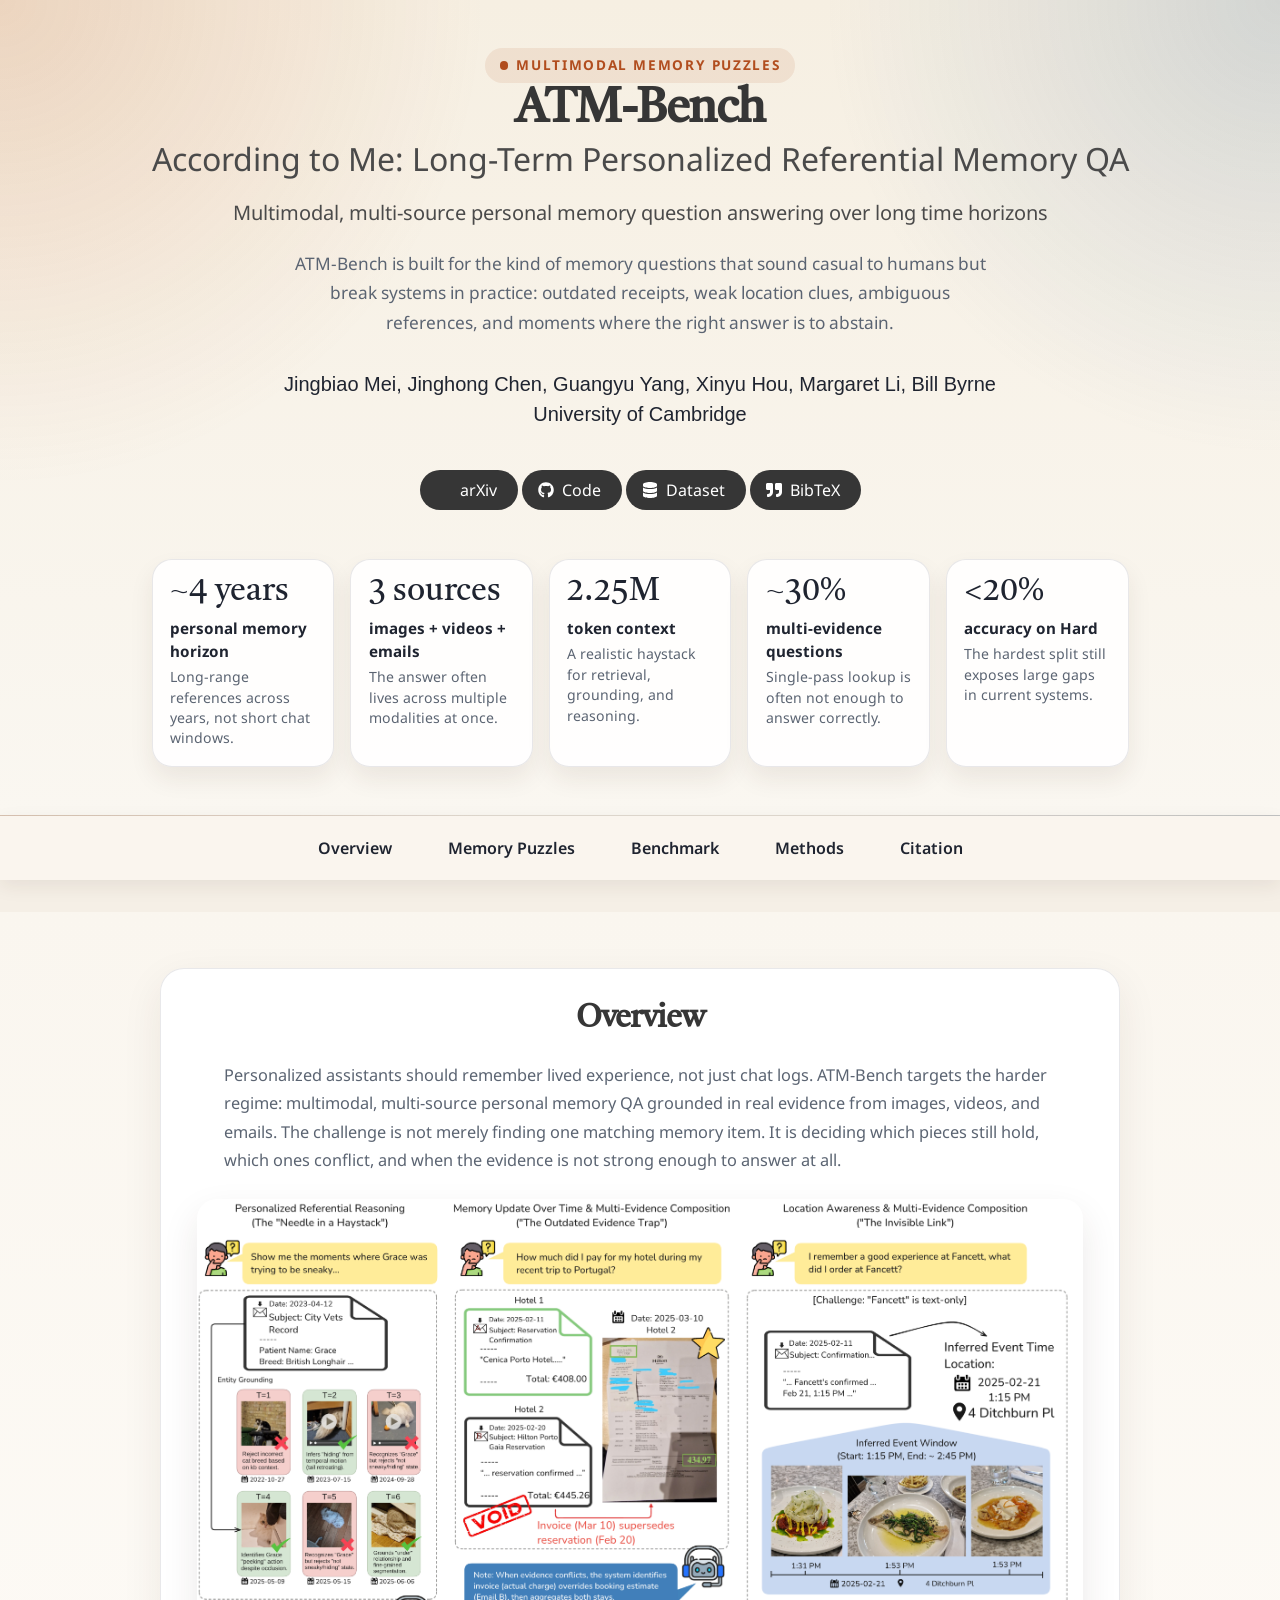
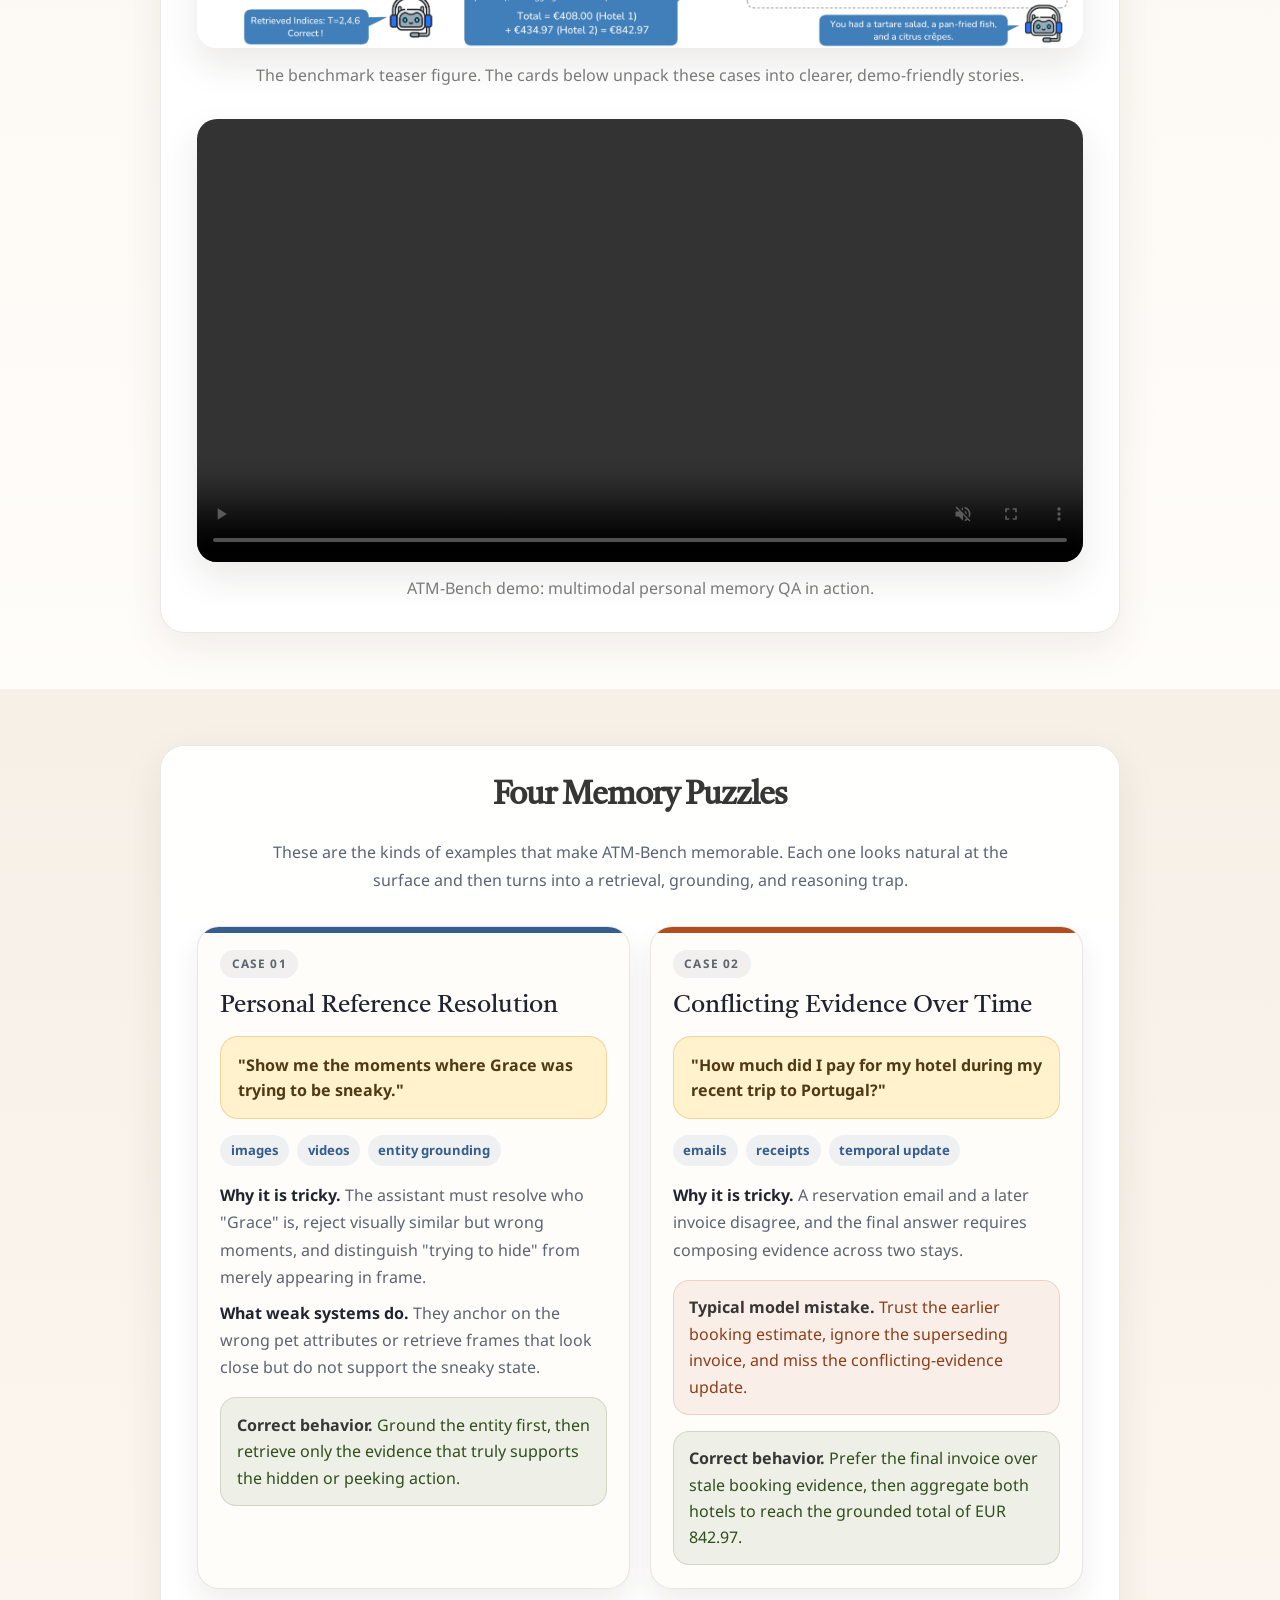
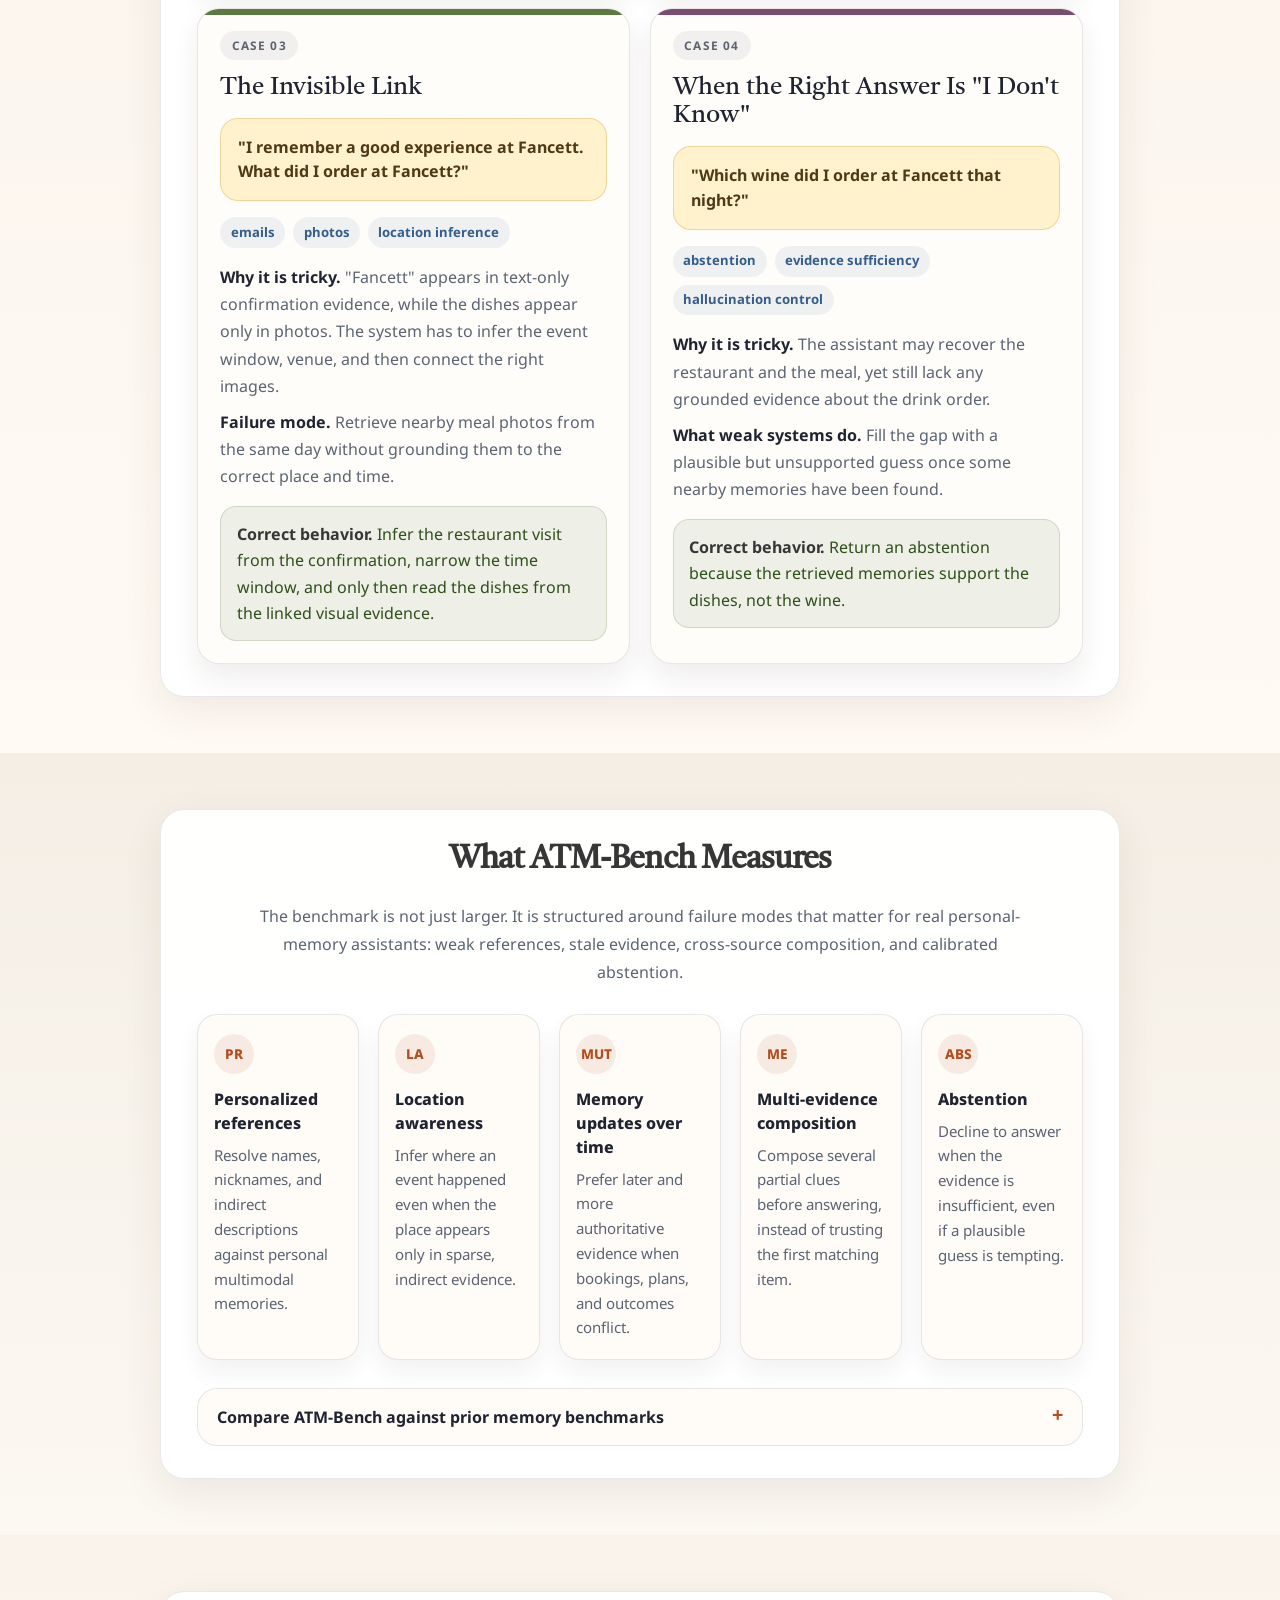
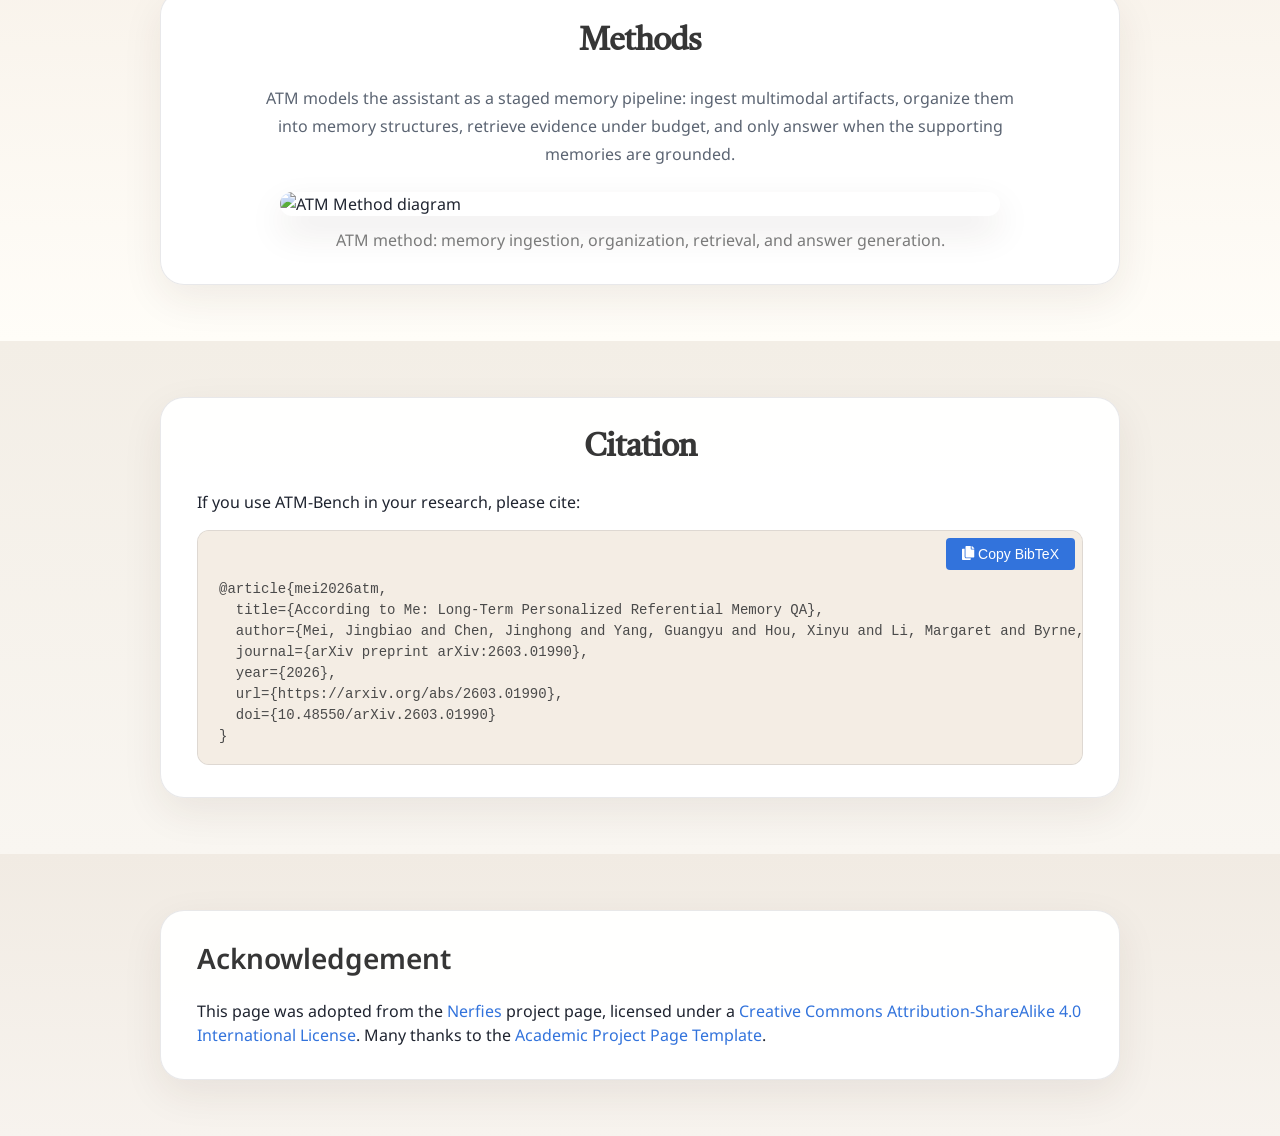
==== commit c93cf982: "add video demo" ====
--- a/index.html
+++ b/index.html
@@ -716,6 +716,17 @@
           style="width: 100%; max-width: 1100px; display: block; margin: 0 auto;" />
         <figcaption style="margin-top: 0.9rem; text-align: center; color: #7a7a7a;">
           The benchmark teaser figure. The cards below unpack these cases into clearer, demo-friendly stories.
+        </figcaption>
+      </figure>
+
+      <figure style="margin-top: 2rem;">
+        <video controls autoplay muted loop playsinline
+          style="width: 100%; max-width: 1100px; display: block; margin: 0 auto; border-radius: 20px; box-shadow: 0 16px 36px rgba(58, 42, 28, 0.10);">
+          <source src="static/videos/ATM-Bench-demo.mp4" type="video/mp4">
+          Your browser does not support the video tag.
+        </video>
+        <figcaption style="margin-top: 0.9rem; text-align: center; color: #7a7a7a;">
+          ATM-Bench demo: multimodal personal memory QA in action.
         </figcaption>
       </figure>
     </div>
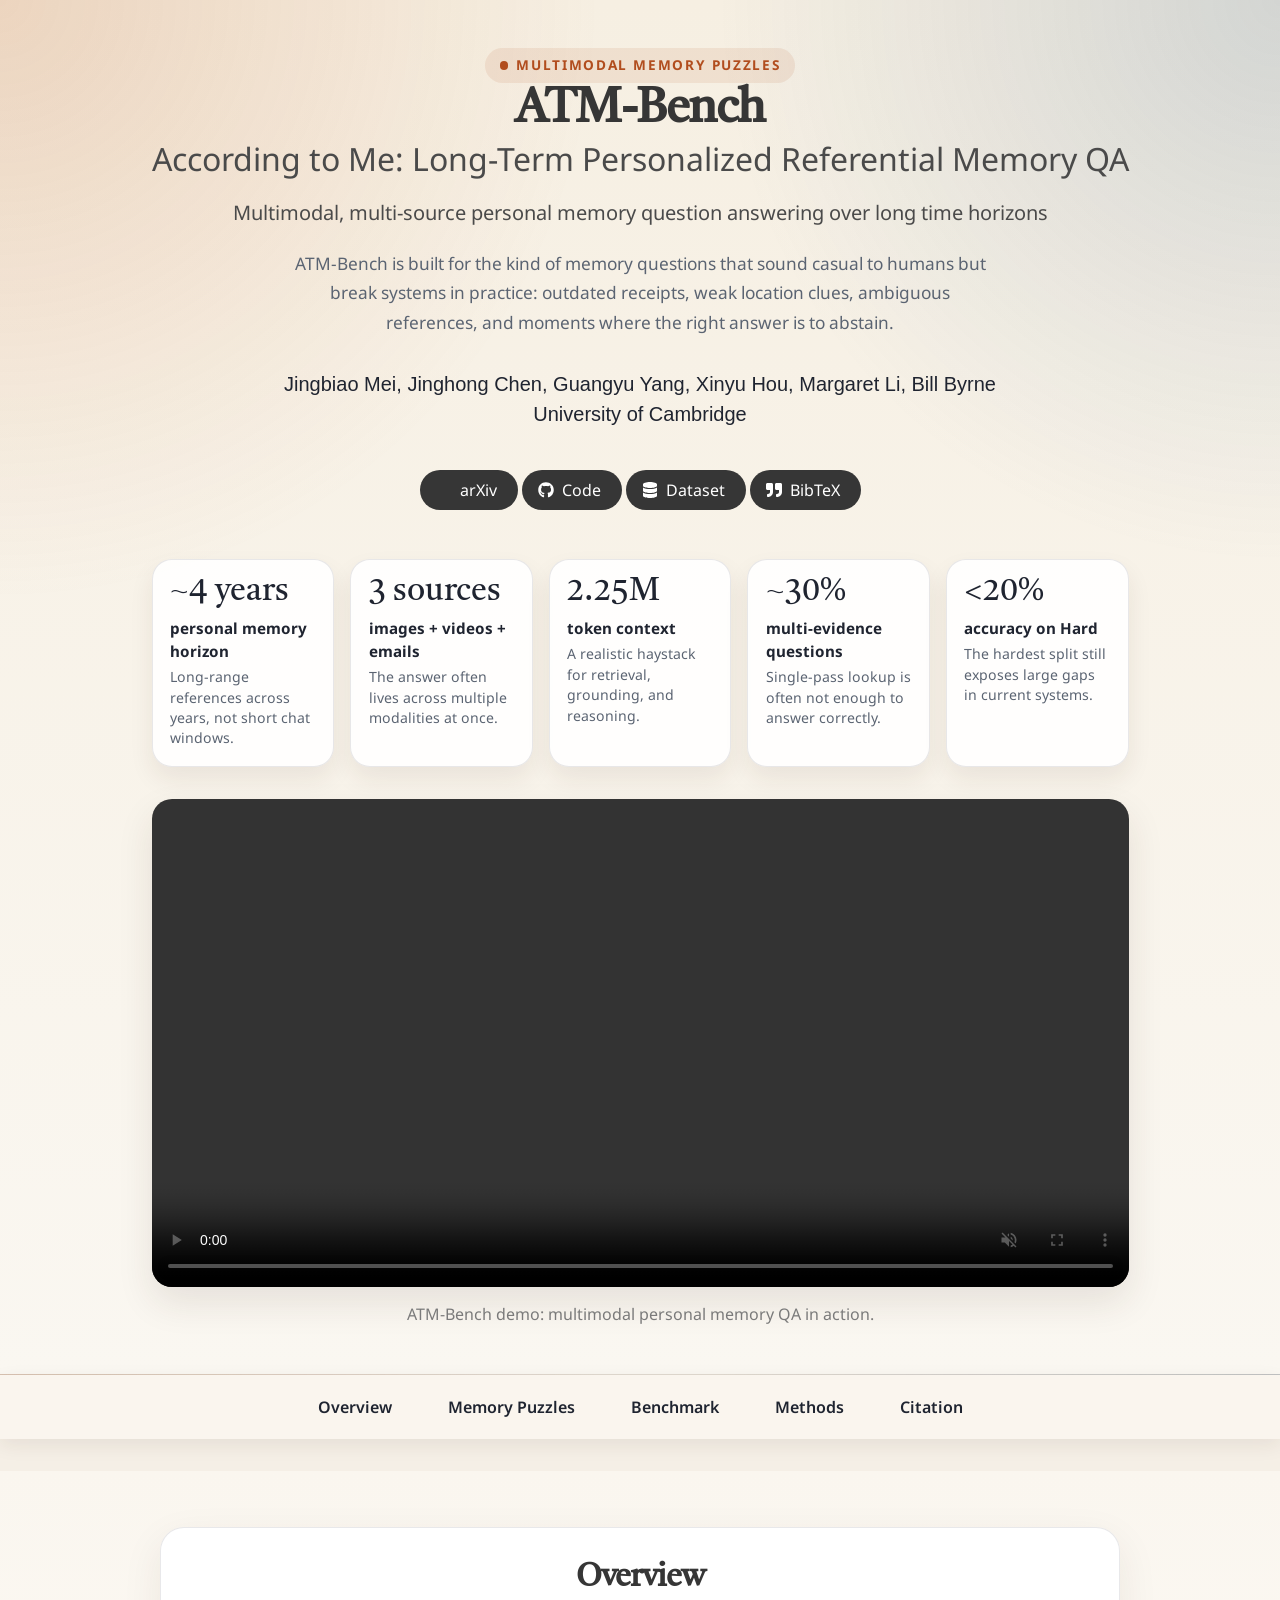
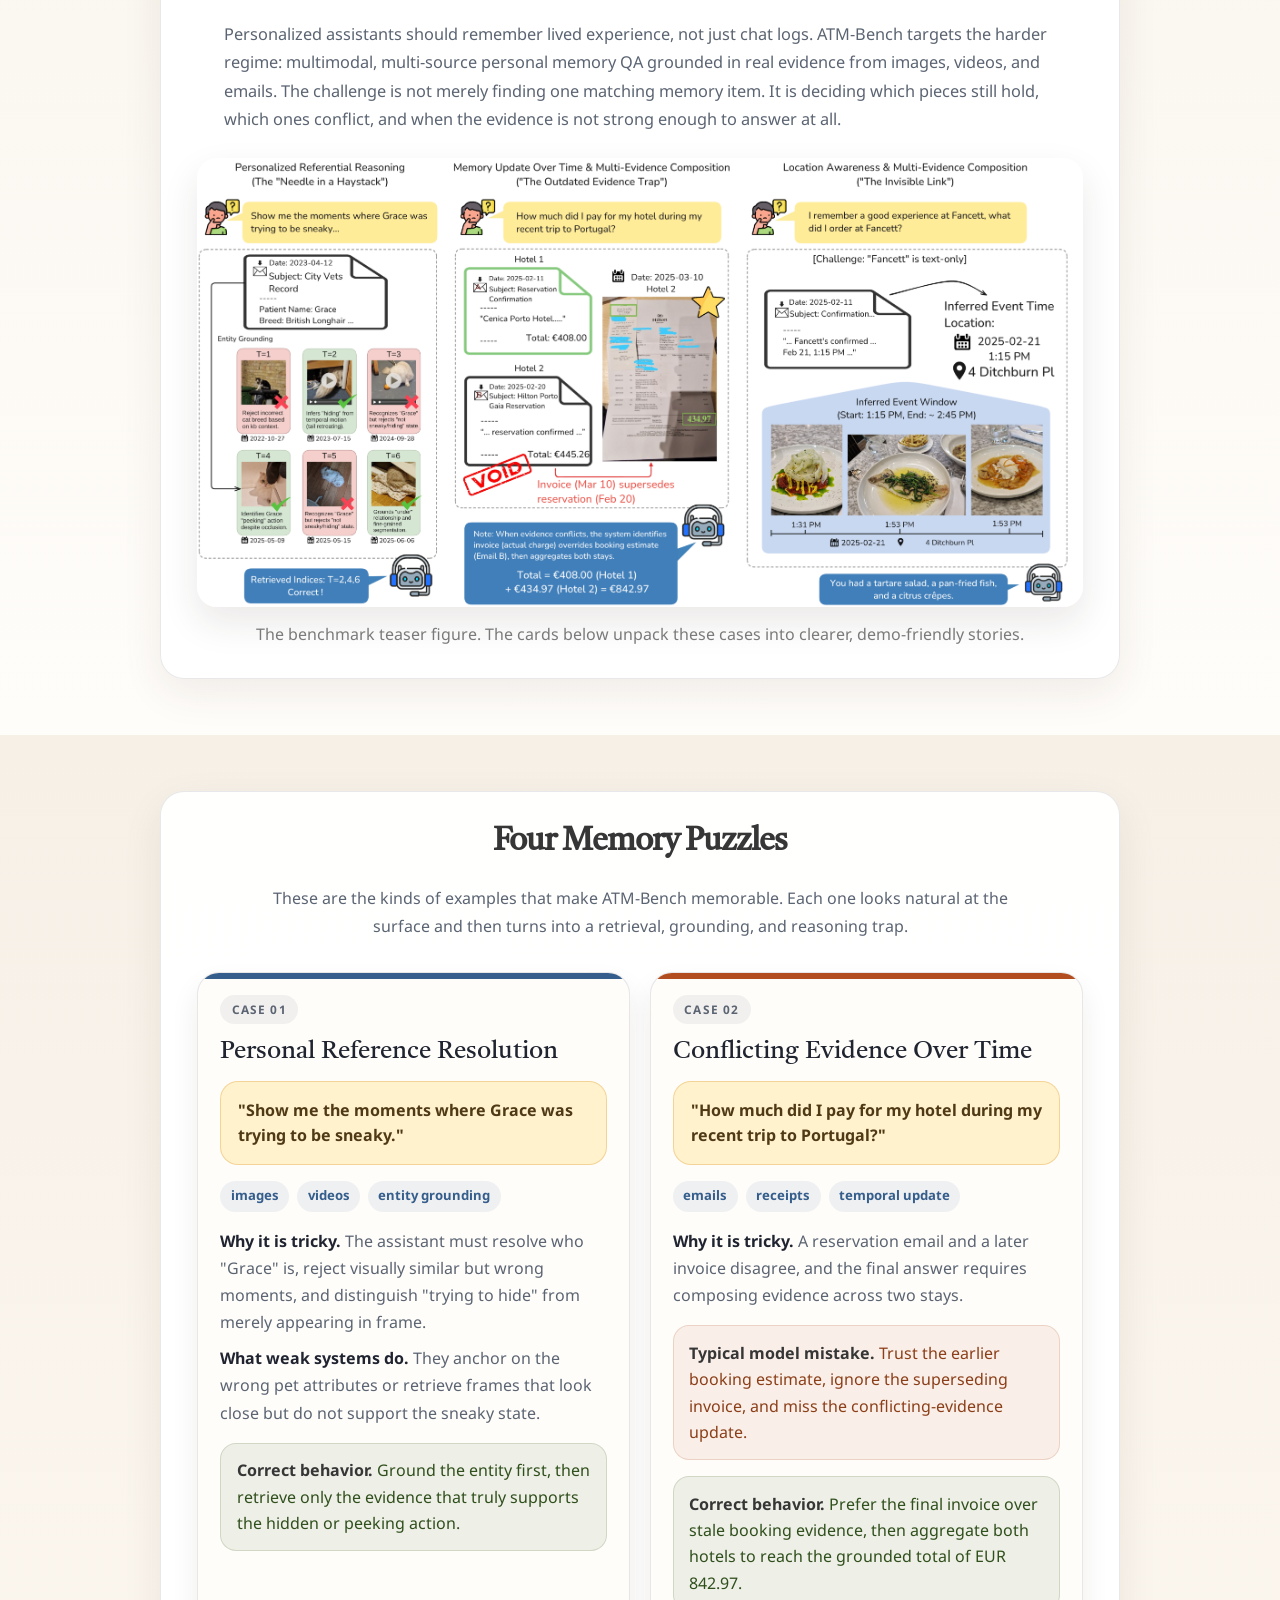
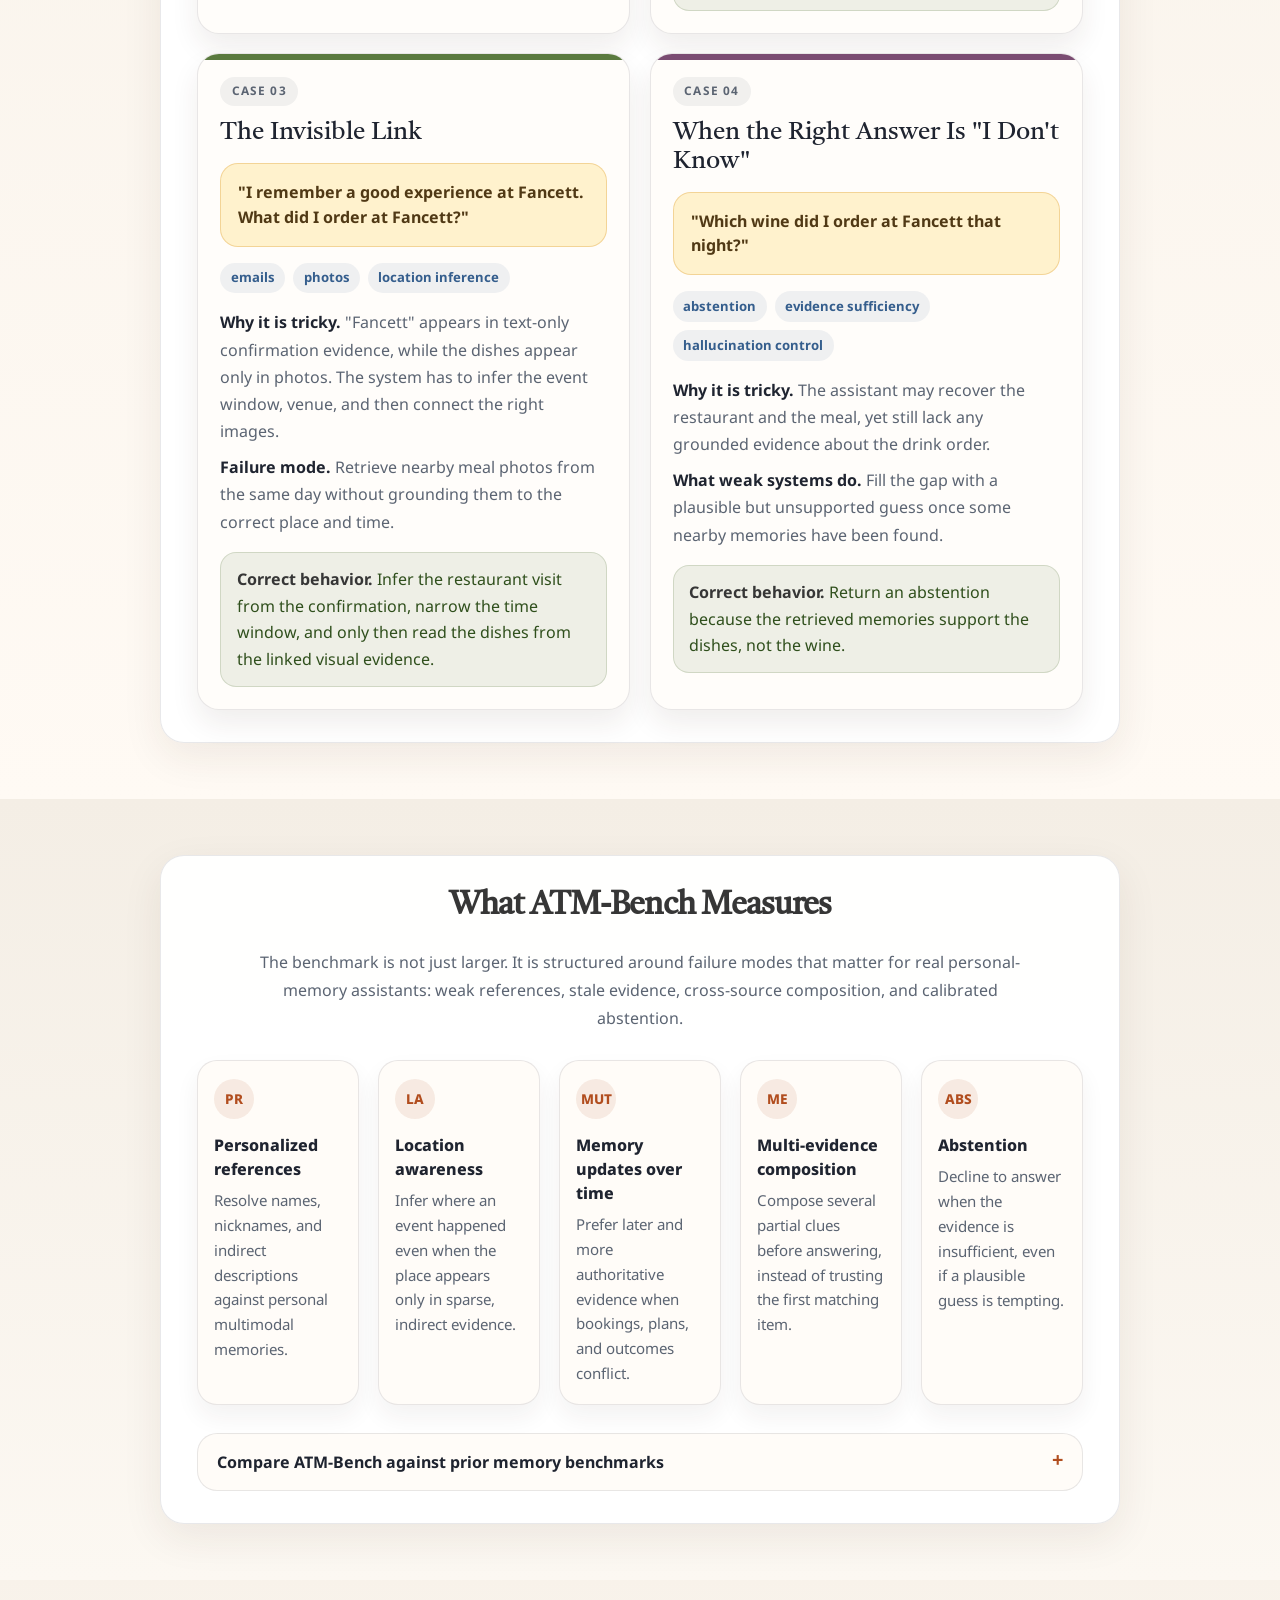
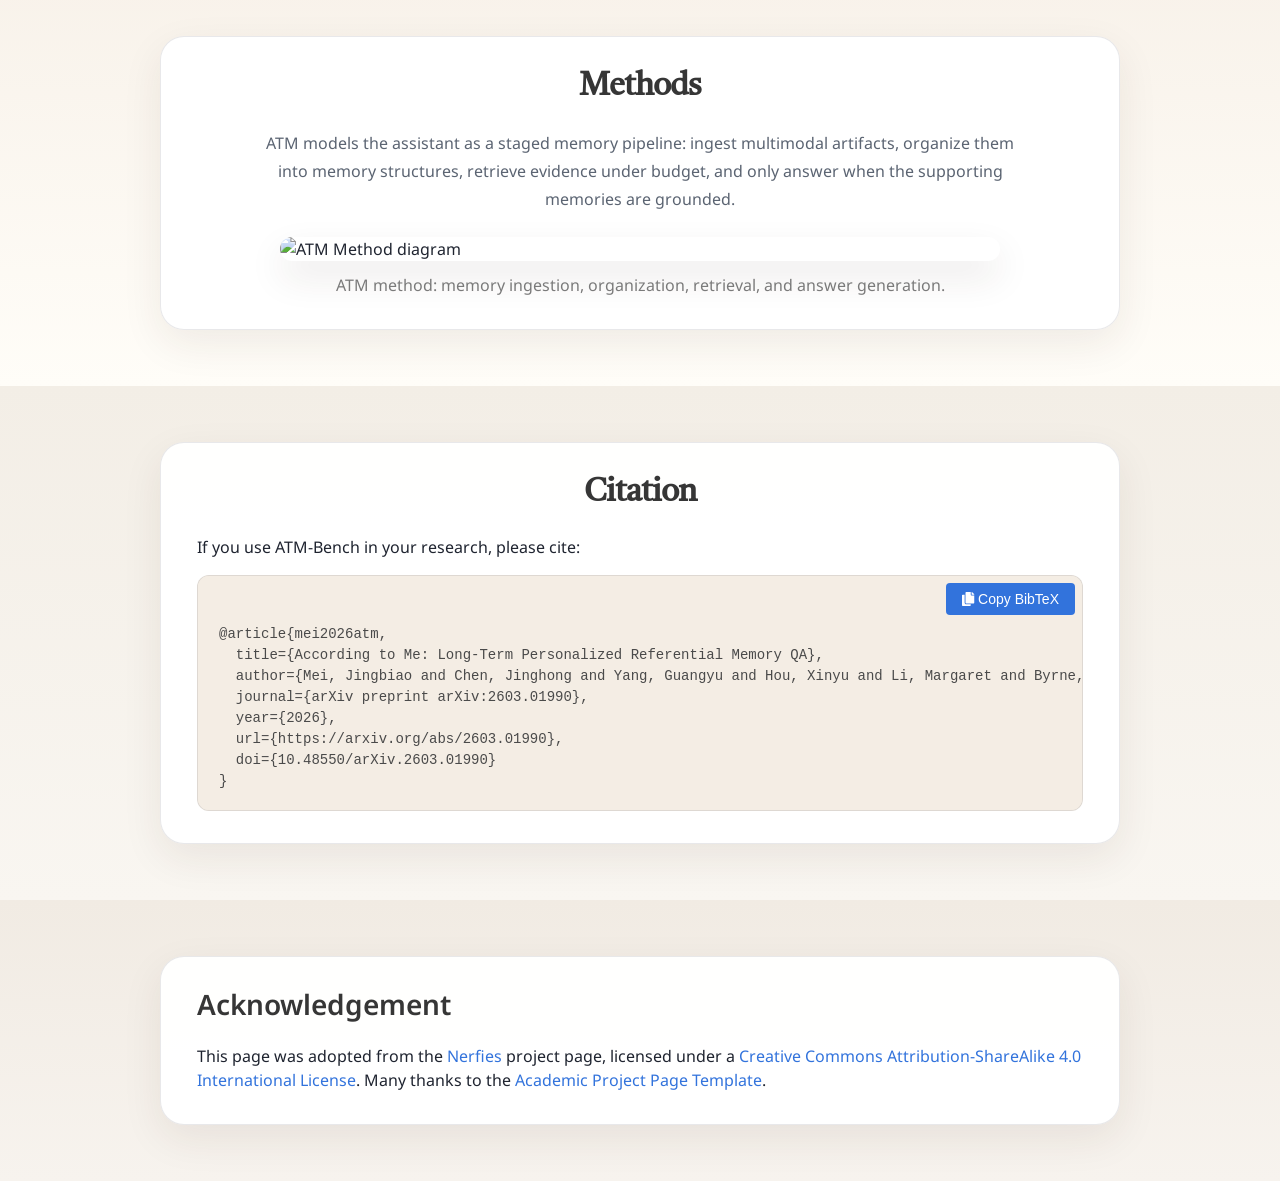
==== commit 706b7064: "move video locations" ====
--- a/index.html
+++ b/index.html
@@ -682,6 +682,16 @@
                 <span class="stat-detail">The hardest split still exposes large gaps in current systems.</span>
               </article>
             </div>
+            <figure style="margin-top: 2rem;">
+              <video controls autoplay muted loop playsinline
+                style="width: 100%; max-width: 1100px; display: block; margin: 0 auto; border-radius: 20px; box-shadow: 0 16px 36px rgba(58, 42, 28, 0.10);">
+                <source src="static/videos/ATM-Bench-demo.mp4" type="video/mp4">
+                Your browser does not support the video tag.
+              </video>
+              <figcaption style="margin-top: 0.9rem; text-align: center; color: #7a7a7a;">
+                ATM-Bench demo: multimodal personal memory QA in action.
+              </figcaption>
+            </figure>
 
           </div>
         </div>
@@ -711,6 +721,9 @@
         conflict, and when the evidence is not strong enough to answer at all.
       </p>
 
+
+
+
       <figure style="margin-top: 1.5rem;">
         <img src="static/images/ATM-Bench-Demo.png" alt="ATM-Bench overview diagram"
           style="width: 100%; max-width: 1100px; display: block; margin: 0 auto;" />
@@ -719,16 +732,7 @@
         </figcaption>
       </figure>
 
-      <figure style="margin-top: 2rem;">
-        <video controls autoplay muted loop playsinline
-          style="width: 100%; max-width: 1100px; display: block; margin: 0 auto; border-radius: 20px; box-shadow: 0 16px 36px rgba(58, 42, 28, 0.10);">
-          <source src="static/videos/ATM-Bench-demo.mp4" type="video/mp4">
-          Your browser does not support the video tag.
-        </video>
-        <figcaption style="margin-top: 0.9rem; text-align: center; color: #7a7a7a;">
-          ATM-Bench demo: multimodal personal memory QA in action.
-        </figcaption>
-      </figure>
+
     </div>
   </section>
 
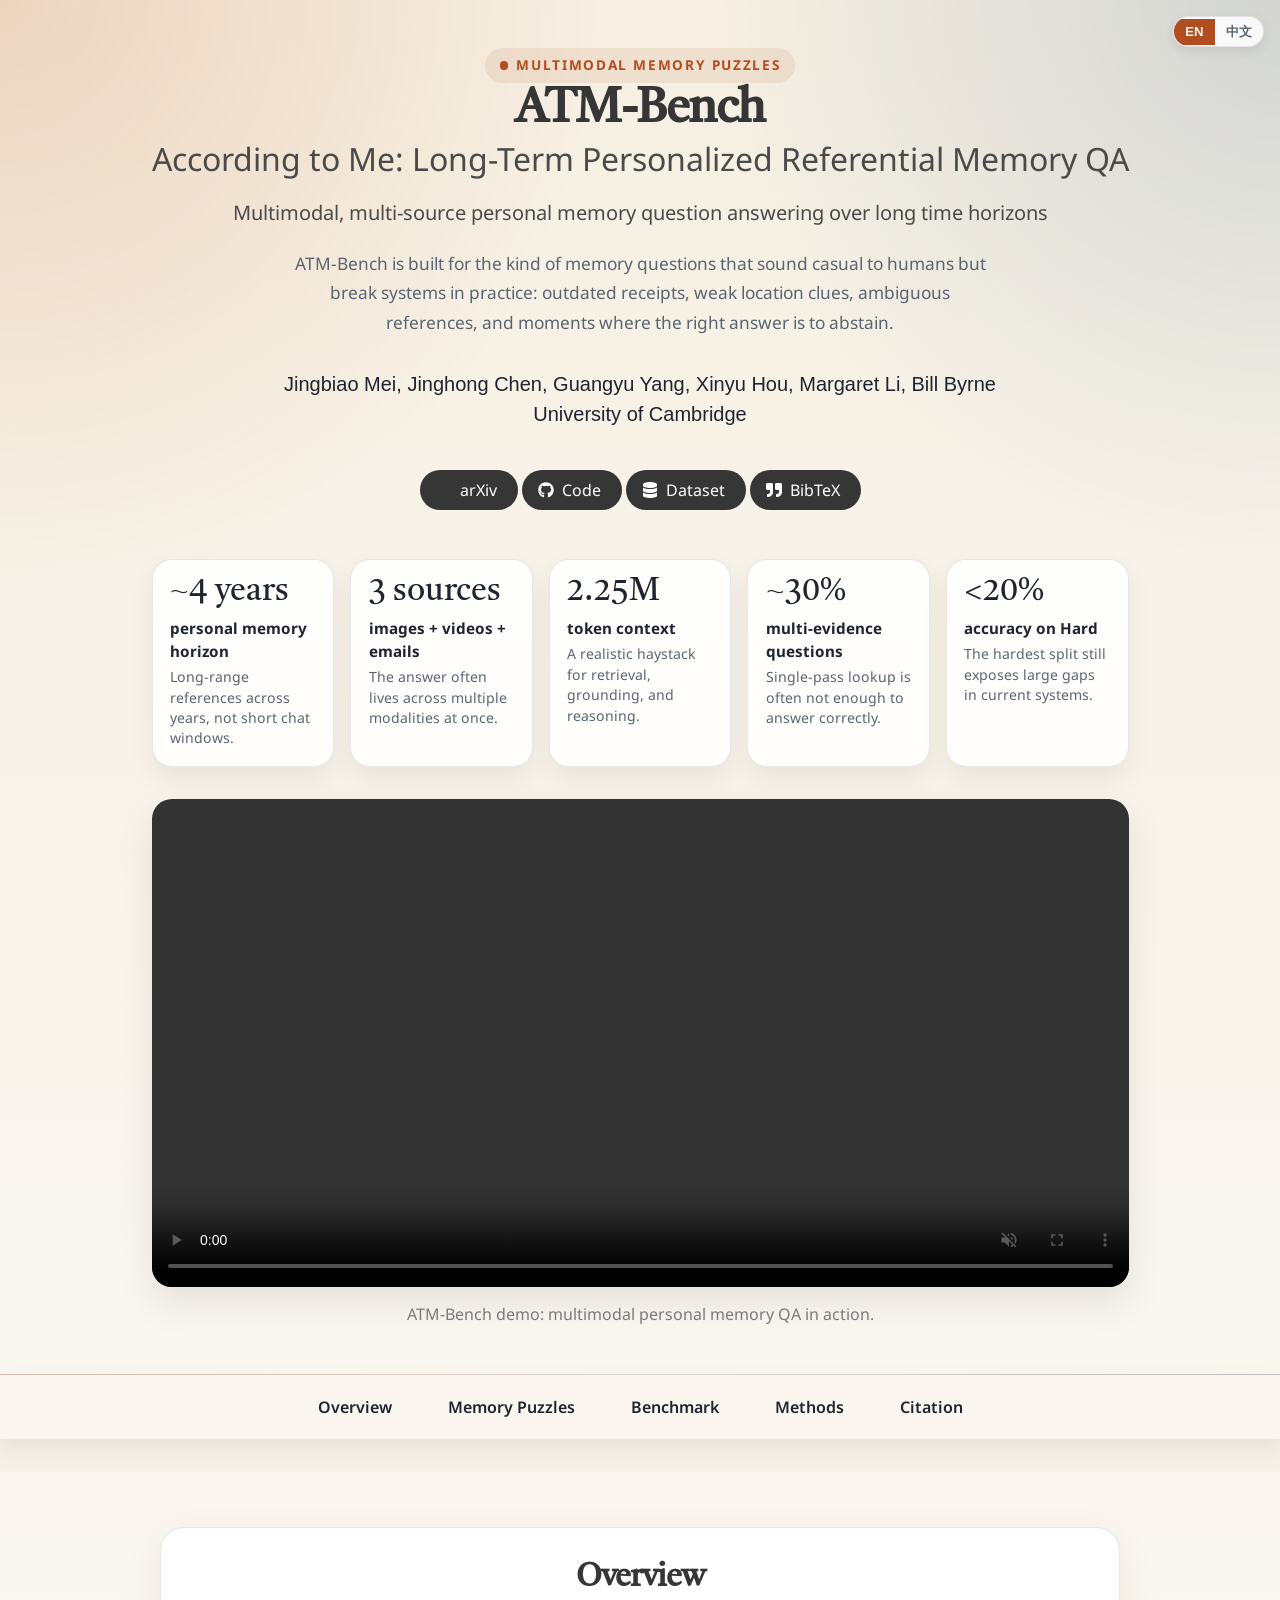
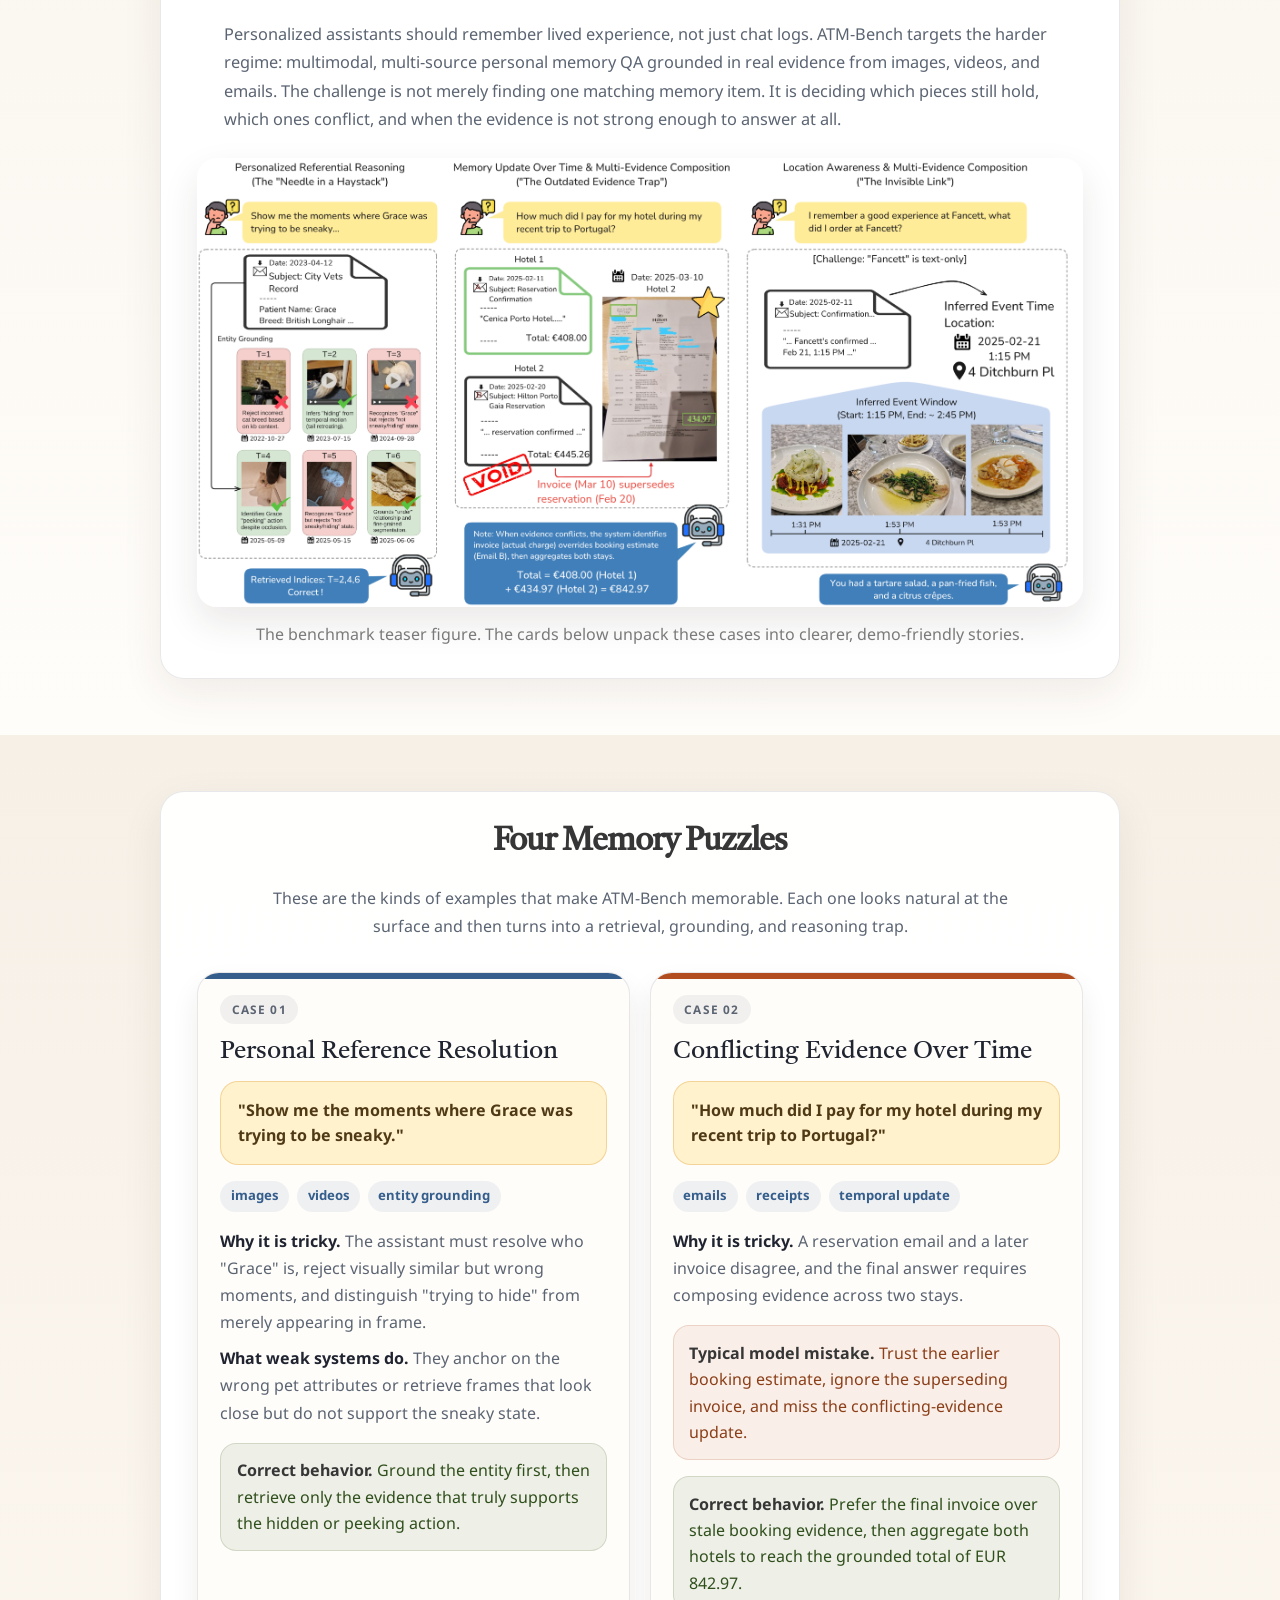
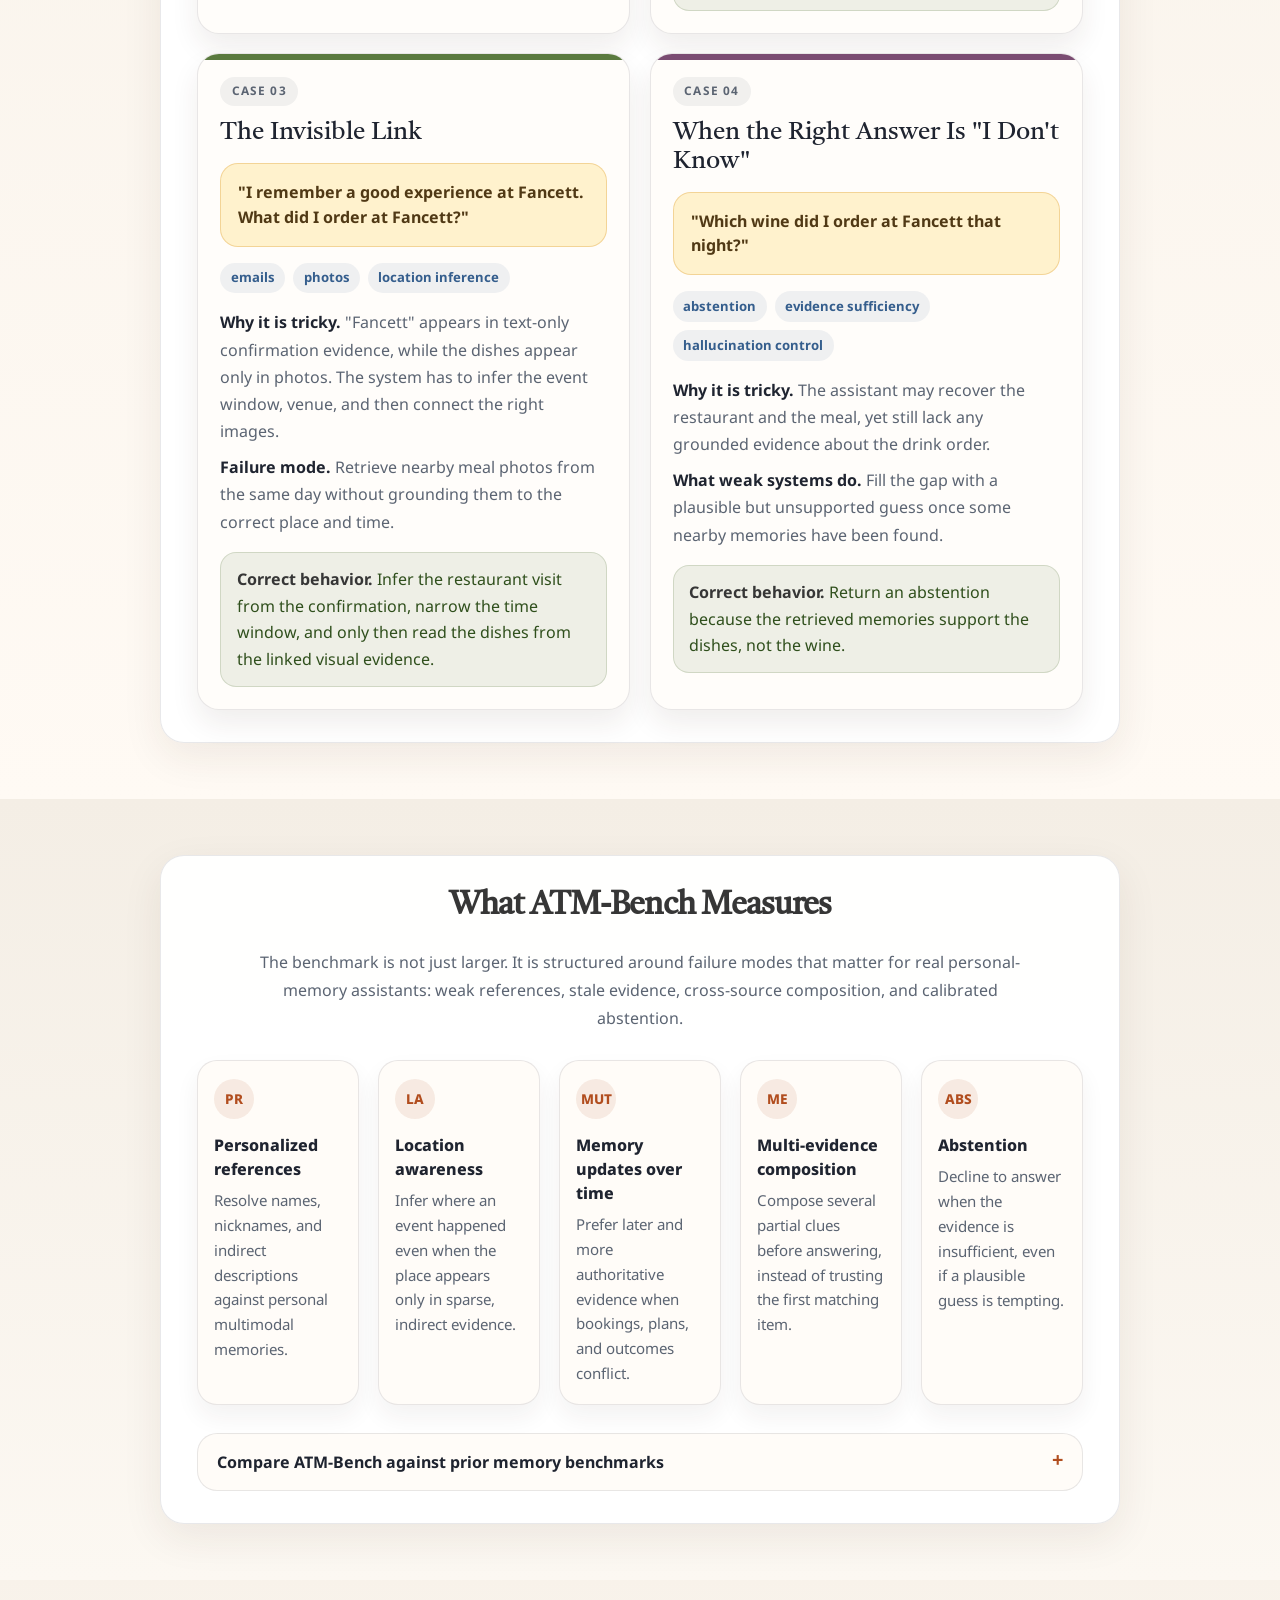
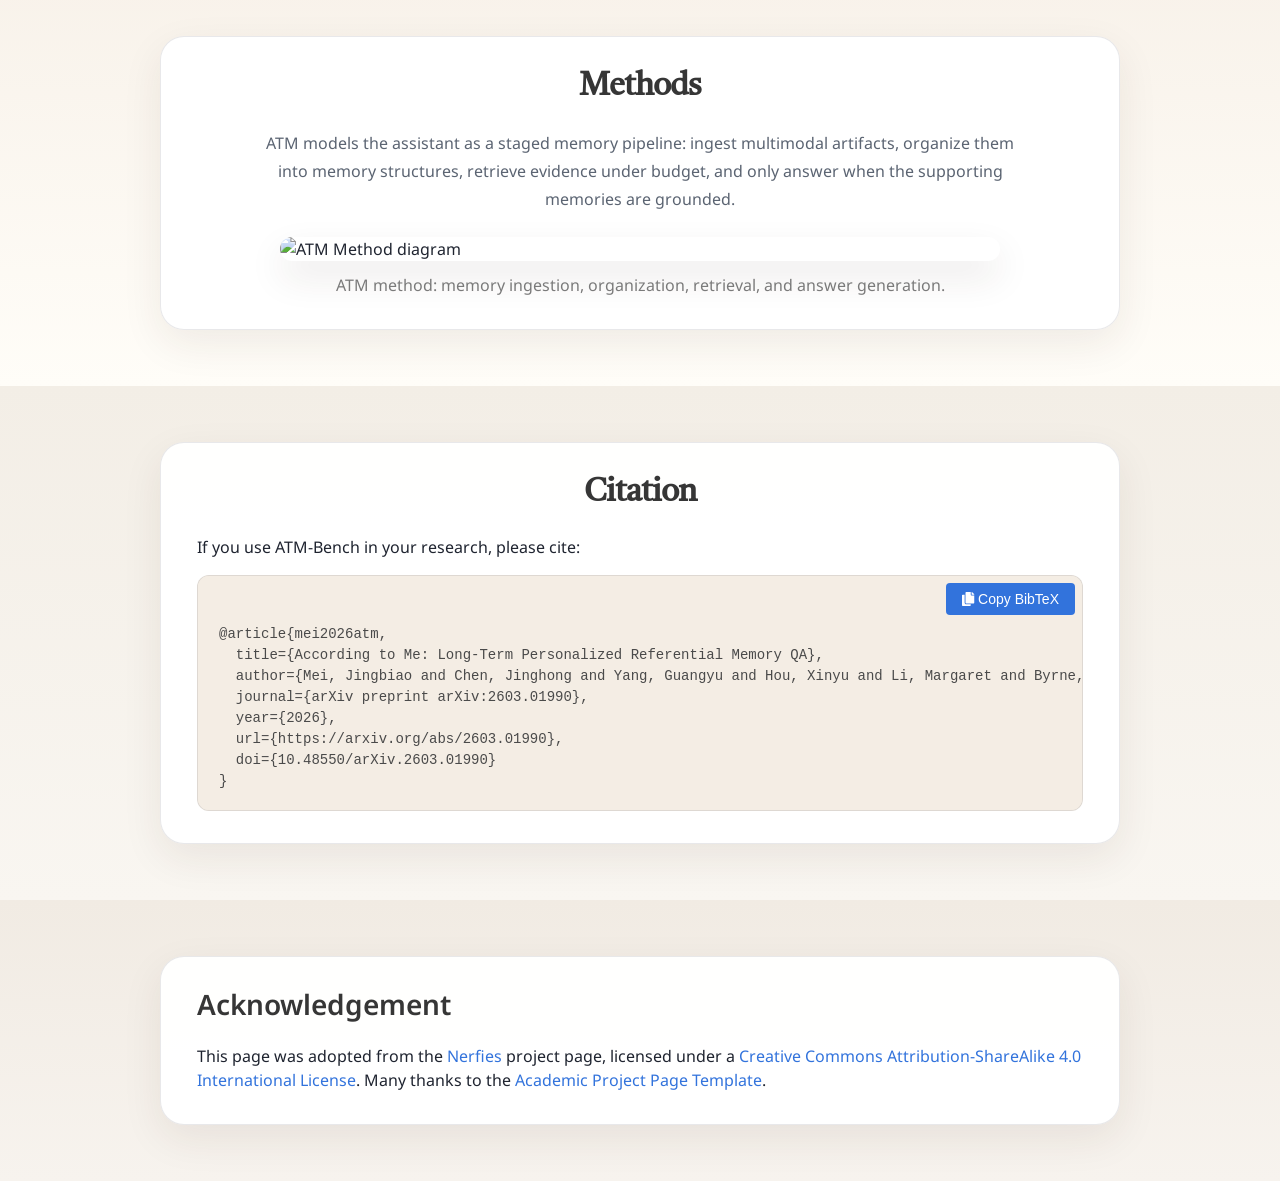
==== commit 630b2748: "support CN version" ====
--- a/index.html
+++ b/index.html
@@ -174,6 +174,7 @@
     .sticky-nav .container {
       display: flex;
       justify-content: center;
+      align-items: center;
       gap: 1.5rem;
       flex-wrap: wrap;
     }
@@ -190,6 +191,43 @@
       background-color: rgba(177, 77, 30, 0.10);
       color: var(--accent-rust);
       text-decoration: none;
+    }
+
+    .lang-toggle {
+      position: fixed;
+      top: 1rem;
+      right: 1rem;
+      z-index: 50;
+      display: inline-flex;
+      align-items: center;
+      gap: 0;
+      border: 1.5px solid var(--line);
+      border-radius: 999px;
+      overflow: hidden;
+      background: rgba(255, 255, 255, 0.85);
+      backdrop-filter: blur(8px);
+      box-shadow: 0 4px 12px rgba(58, 42, 28, 0.10);
+    }
+
+    .lang-toggle button {
+      border: none;
+      background: transparent;
+      padding: 0.35rem 0.7rem;
+      font-size: 0.82rem;
+      font-weight: 700;
+      cursor: pointer;
+      color: var(--muted);
+      transition: background-color 0.2s, color 0.2s;
+    }
+
+    .lang-toggle button.active {
+      background: var(--accent-rust);
+      color: #fff;
+    }
+
+    .lang-toggle button:not(.active):hover {
+      background: rgba(177, 77, 30, 0.08);
+      color: var(--accent-rust);
     }
 
     .publication-title,
@@ -590,19 +628,25 @@
 
 <body>
 
+  <!-- Language Toggle (fixed top-right) -->
+  <div class="lang-toggle">
+    <button onclick="setLanguage('en')" id="lang-btn-en">EN</button>
+    <button onclick="setLanguage('zh')" id="lang-btn-zh">中文</button>
+  </div>
+
   <!-- Hero Section -->
   <section class="hero section-hero">
     <div class="hero-body">
       <div class="container is-max-desktop">
         <div class="columns is-centered">
           <div class="column has-text-centered">
-            <span class="hero-kicker">Multimodal Memory Puzzles</span>
+            <span class="hero-kicker" data-i18n="hero_kicker">Multimodal Memory Puzzles</span>
             <h1 class="title is-1 publication-title">ATM-Bench</h1>
-            <h2 class="subtitle is-3 publication-subtitle">According to Me: Long-Term Personalized Referential Memory QA
+            <h2 class="subtitle is-3 publication-subtitle" data-i18n="hero_subtitle">According to Me: Long-Term Personalized Referential Memory QA
             </h2>
-            <p class="subtitle is-5" style="margin-top: 1rem;">Multimodal, multi-source personal memory question
+            <p class="subtitle is-5" style="margin-top: 1rem;" data-i18n="hero_tagline">Multimodal, multi-source personal memory question
               answering over long time horizons</p>
-            <p class="hero-summary">
+            <p class="hero-summary" data-i18n="hero_summary">
               ATM-Bench is built for the kind of memory questions that sound casual to humans but break systems in
               practice: outdated receipts, weak location clues, ambiguous references, and moments where the right
               answer is to abstain.
@@ -618,7 +662,7 @@
             </div>
 
             <div class="is-size-5 publication-authors">
-              <span class="author-block">University of Cambridge</span>
+              <span class="author-block" data-i18n="hero_affiliation">University of Cambridge</span>
             </div>
 
             <div class="column has-text-centered" style="margin-top: 1.5rem;">
@@ -635,14 +679,14 @@
                   <a href="https://github.com/JingbiaoMei/ATM-Bench" target="_blank"
                     class="external-link button is-normal is-rounded is-dark">
                     <span class="icon"><i class="fab fa-github"></i></span>
-                    <span>Code</span>
+                    <span data-i18n="btn_code">Code</span>
                   </a>
                 </span>
 
                 <span class="link-block">
                   <a href="https://huggingface.co/datasets/Jingbiao/ATM-Bench" target="_blank" class="external-link button is-normal is-rounded is-dark">
                     <span class="icon"><i class="fas fa-database"></i></span>
-                    <span>Dataset</span>
+                    <span data-i18n="btn_dataset">Dataset</span>
                   </a>
                 </span>
 
@@ -657,38 +701,38 @@
 
             <div class="hero-stat-strip">
               <article class="stat-card">
-                <span class="stat-value">~4 years</span>
-                <span class="stat-label">personal memory horizon</span>
-                <span class="stat-detail">Long-range references across years, not short chat windows.</span>
+                <span class="stat-value" data-i18n="stat1_value">~4 years</span>
+                <span class="stat-label" data-i18n="stat1_label">personal memory horizon</span>
+                <span class="stat-detail" data-i18n="stat1_detail">Long-range references across years, not short chat windows.</span>
               </article>
               <article class="stat-card">
-                <span class="stat-value">3 sources</span>
-                <span class="stat-label">images + videos + emails</span>
-                <span class="stat-detail">The answer often lives across multiple modalities at once.</span>
+                <span class="stat-value" data-i18n="stat2_value">3 sources</span>
+                <span class="stat-label" data-i18n="stat2_label">images + videos + emails</span>
+                <span class="stat-detail" data-i18n="stat2_detail">The answer often lives across multiple modalities at once.</span>
               </article>
               <article class="stat-card">
                 <span class="stat-value">2.25M</span>
-                <span class="stat-label">token context</span>
-                <span class="stat-detail">A realistic haystack for retrieval, grounding, and reasoning.</span>
+                <span class="stat-label" data-i18n="stat3_label">token context</span>
+                <span class="stat-detail" data-i18n="stat3_detail">A realistic haystack for retrieval, grounding, and reasoning.</span>
               </article>
               <article class="stat-card">
                 <span class="stat-value">~30%</span>
-                <span class="stat-label">multi-evidence questions</span>
-                <span class="stat-detail">Single-pass lookup is often not enough to answer correctly.</span>
+                <span class="stat-label" data-i18n="stat4_label">multi-evidence questions</span>
+                <span class="stat-detail" data-i18n="stat4_detail">Single-pass lookup is often not enough to answer correctly.</span>
               </article>
               <article class="stat-card">
                 <span class="stat-value">&lt;20%</span>
-                <span class="stat-label">accuracy on Hard</span>
-                <span class="stat-detail">The hardest split still exposes large gaps in current systems.</span>
+                <span class="stat-label" data-i18n="stat5_label">accuracy on Hard</span>
+                <span class="stat-detail" data-i18n="stat5_detail">The hardest split still exposes large gaps in current systems.</span>
               </article>
             </div>
             <figure style="margin-top: 2rem;">
-              <video controls autoplay muted loop playsinline
+              <video id="demo-video" controls autoplay muted loop playsinline
                 style="width: 100%; max-width: 1100px; display: block; margin: 0 auto; border-radius: 20px; box-shadow: 0 16px 36px rgba(58, 42, 28, 0.10);">
-                <source src="static/videos/ATM-Bench-demo.mp4" type="video/mp4">
+                <source id="demo-video-source" src="static/videos/ATM-Bench-demo.mp4" type="video/mp4">
                 Your browser does not support the video tag.
               </video>
-              <figcaption style="margin-top: 0.9rem; text-align: center; color: #7a7a7a;">
+              <figcaption style="margin-top: 0.9rem; text-align: center; color: #7a7a7a;" data-i18n="demo_video_caption">
                 ATM-Bench demo: multimodal personal memory QA in action.
               </figcaption>
             </figure>
@@ -702,19 +746,19 @@
   <!-- Sticky Navigation -->
   <div class="sticky-nav">
     <div class="container">
-      <a href="#overview">Overview</a>
-      <a href="#puzzles">Memory Puzzles</a>
-      <a href="#benchmark">Benchmark</a>
-      <a href="#methods">Methods</a>
-      <a href="#citation">Citation</a>
+      <a href="#overview" data-i18n="nav_overview">Overview</a>
+      <a href="#puzzles" data-i18n="nav_puzzles">Memory Puzzles</a>
+      <a href="#benchmark" data-i18n="nav_benchmark">Benchmark</a>
+      <a href="#methods" data-i18n="nav_methods">Methods</a>
+      <a href="#citation" data-i18n="nav_citation">Citation</a>
     </div>
   </div>
 
   <!-- Overview -->
   <section class="section section-overview" id="overview">
     <div class="container is-max-desktop">
-      <h2 class="title is-3 has-text-centered section-title-display">Overview</h2>
-      <p class="overview-copy">
+      <h2 class="title is-3 has-text-centered section-title-display" data-i18n="overview_title">Overview</h2>
+      <p class="overview-copy" data-i18n="overview_copy">
         Personalized assistants should remember lived experience, not just chat logs. ATM-Bench targets the harder
         regime: multimodal, multi-source personal memory QA grounded in real evidence from images, videos, and emails.
         The challenge is not merely finding one matching memory item. It is deciding which pieces still hold, which ones
@@ -727,7 +771,7 @@
       <figure style="margin-top: 1.5rem;">
         <img src="static/images/ATM-Bench-Demo.png" alt="ATM-Bench overview diagram"
           style="width: 100%; max-width: 1100px; display: block; margin: 0 auto;" />
-        <figcaption style="margin-top: 0.9rem; text-align: center; color: #7a7a7a;">
+        <figcaption style="margin-top: 0.9rem; text-align: center; color: #7a7a7a;" data-i18n="overview_figcaption">
           The benchmark teaser figure. The cards below unpack these cases into clearer, demo-friendly stories.
         </figcaption>
       </figure>
@@ -739,100 +783,100 @@
   <!-- Memory Puzzles -->
   <section class="section section-demos" id="puzzles">
     <div class="container is-max-desktop">
-      <h2 class="title is-3 has-text-centered section-title-display">Four Memory Puzzles</h2>
-      <p class="section-intro">
+      <h2 class="title is-3 has-text-centered section-title-display" data-i18n="puzzles_title">Four Memory Puzzles</h2>
+      <p class="section-intro" data-i18n="puzzles_intro">
         These are the kinds of examples that make ATM-Bench memorable. Each one looks natural at the surface and then
         turns into a retrieval, grounding, and reasoning trap.
       </p>
 
       <div class="demo-grid">
         <article class="demo-card reference">
-          <span class="demo-eyebrow">Case 01</span>
-          <h3 class="demo-title">Personal Reference Resolution</h3>
-          <p class="demo-question">"Show me the moments where Grace was trying to be sneaky."</p>
+          <span class="demo-eyebrow" data-i18n="case01_eyebrow">Case 01</span>
+          <h3 class="demo-title" data-i18n="case01_title">Personal Reference Resolution</h3>
+          <p class="demo-question" data-i18n="case01_question">"Show me the moments where Grace was trying to be sneaky."</p>
           <div class="demo-tags">
-            <span class="demo-tag">images</span>
-            <span class="demo-tag">videos</span>
-            <span class="demo-tag">entity grounding</span>
+            <span class="demo-tag" data-i18n="tag_images">images</span>
+            <span class="demo-tag" data-i18n="tag_videos">videos</span>
+            <span class="demo-tag" data-i18n="tag_entity_grounding">entity grounding</span>
           </div>
-          <p class="demo-point">
+          <p class="demo-point" data-i18n-html="case01_tricky">
             <strong>Why it is tricky.</strong> The assistant must resolve who "Grace" is, reject visually similar but
             wrong moments, and distinguish "trying to hide" from merely appearing in frame.
           </p>
-          <p class="demo-point">
+          <p class="demo-point" data-i18n-html="case01_weak">
             <strong>What weak systems do.</strong> They anchor on the wrong pet attributes or retrieve frames that look
             close but do not support the sneaky state.
           </p>
-          <div class="demo-answer">
+          <div class="demo-answer" data-i18n-html="case01_correct">
             <strong>Correct behavior.</strong> Ground the entity first, then retrieve only the evidence that truly
             supports the hidden or peeking action.
           </div>
         </article>
 
         <article class="demo-card update">
-          <span class="demo-eyebrow">Case 02</span>
-          <h3 class="demo-title">Conflicting Evidence Over Time</h3>
-          <p class="demo-question">"How much did I pay for my hotel during my recent trip to Portugal?"</p>
+          <span class="demo-eyebrow" data-i18n="case02_eyebrow">Case 02</span>
+          <h3 class="demo-title" data-i18n="case02_title">Conflicting Evidence Over Time</h3>
+          <p class="demo-question" data-i18n="case02_question">"How much did I pay for my hotel during my recent trip to Portugal?"</p>
           <div class="demo-tags">
-            <span class="demo-tag">emails</span>
-            <span class="demo-tag">receipts</span>
-            <span class="demo-tag">temporal update</span>
+            <span class="demo-tag" data-i18n="tag_emails">emails</span>
+            <span class="demo-tag" data-i18n="tag_receipts">receipts</span>
+            <span class="demo-tag" data-i18n="tag_temporal">temporal update</span>
           </div>
-          <p class="demo-point">
+          <p class="demo-point" data-i18n-html="case02_tricky">
             <strong>Why it is tricky.</strong> A reservation email and a later invoice disagree, and the final answer
             requires composing evidence across two stays.
           </p>
-          <div class="demo-mistake">
+          <div class="demo-mistake" data-i18n-html="case02_mistake">
             <strong>Typical model mistake.</strong> Trust the earlier booking estimate, ignore the superseding invoice,
             and miss the conflicting-evidence update.
           </div>
-          <div class="demo-answer">
+          <div class="demo-answer" data-i18n-html="case02_correct">
             <strong>Correct behavior.</strong> Prefer the final invoice over stale booking evidence, then aggregate both
             hotels to reach the grounded total of EUR 842.97.
           </div>
         </article>
 
         <article class="demo-card location">
-          <span class="demo-eyebrow">Case 03</span>
-          <h3 class="demo-title">The Invisible Link</h3>
-          <p class="demo-question">"I remember a good experience at Fancett. What did I order at Fancett?"</p>
+          <span class="demo-eyebrow" data-i18n="case03_eyebrow">Case 03</span>
+          <h3 class="demo-title" data-i18n="case03_title">The Invisible Link</h3>
+          <p class="demo-question" data-i18n="case03_question">"I remember a good experience at Fancett. What did I order at Fancett?"</p>
           <div class="demo-tags">
-            <span class="demo-tag">emails</span>
-            <span class="demo-tag">photos</span>
-            <span class="demo-tag">location inference</span>
+            <span class="demo-tag" data-i18n="tag_emails">emails</span>
+            <span class="demo-tag" data-i18n="tag_photos">photos</span>
+            <span class="demo-tag" data-i18n="tag_location">location inference</span>
           </div>
-          <p class="demo-point">
+          <p class="demo-point" data-i18n-html="case03_tricky">
             <strong>Why it is tricky.</strong> "Fancett" appears in text-only confirmation evidence, while the dishes
             appear only in photos. The system has to infer the event window, venue, and then connect the right images.
           </p>
-          <p class="demo-point">
+          <p class="demo-point" data-i18n-html="case03_failure">
             <strong>Failure mode.</strong> Retrieve nearby meal photos from the same day without grounding them to the
             correct place and time.
           </p>
-          <div class="demo-answer">
+          <div class="demo-answer" data-i18n-html="case03_correct">
             <strong>Correct behavior.</strong> Infer the restaurant visit from the confirmation, narrow the time window,
             and only then read the dishes from the linked visual evidence.
           </div>
         </article>
 
         <article class="demo-card abstain">
-          <span class="demo-eyebrow">Case 04</span>
-          <h3 class="demo-title">When the Right Answer Is "I Don't Know"</h3>
-          <p class="demo-question">"Which wine did I order at Fancett that night?"</p>
+          <span class="demo-eyebrow" data-i18n="case04_eyebrow">Case 04</span>
+          <h3 class="demo-title" data-i18n="case04_title">When the Right Answer Is "I Don't Know"</h3>
+          <p class="demo-question" data-i18n="case04_question">"Which wine did I order at Fancett that night?"</p>
           <div class="demo-tags">
-            <span class="demo-tag">abstention</span>
-            <span class="demo-tag">evidence sufficiency</span>
-            <span class="demo-tag">hallucination control</span>
+            <span class="demo-tag" data-i18n="tag_abstention">abstention</span>
+            <span class="demo-tag" data-i18n="tag_evidence">evidence sufficiency</span>
+            <span class="demo-tag" data-i18n="tag_hallucination">hallucination control</span>
           </div>
-          <p class="demo-point">
+          <p class="demo-point" data-i18n-html="case04_tricky">
             <strong>Why it is tricky.</strong> The assistant may recover the restaurant and the meal, yet still lack any
             grounded evidence about the drink order.
           </p>
-          <p class="demo-point">
+          <p class="demo-point" data-i18n-html="case04_weak">
             <strong>What weak systems do.</strong> Fill the gap with a plausible but unsupported guess once some nearby
             memories have been found.
           </p>
-          <div class="demo-answer">
+          <div class="demo-answer" data-i18n-html="case04_correct">
             <strong>Correct behavior.</strong> Return an abstention because the retrieved memories support the dishes,
             not the wine.
           </div>
@@ -844,8 +888,8 @@
   <!-- Benchmark -->
   <section class="section section-benchmark" id="benchmark">
     <div class="container is-max-desktop">
-      <h2 class="title is-3 has-text-centered section-title-display">What ATM-Bench Measures</h2>
-      <p class="section-intro">
+      <h2 class="title is-3 has-text-centered section-title-display" data-i18n="benchmark_title">What ATM-Bench Measures</h2>
+      <p class="section-intro" data-i18n="benchmark_intro">
         The benchmark is not just larger. It is structured around failure modes that matter for real personal-memory
         assistants: weak references, stale evidence, cross-source composition, and calibrated abstention.
       </p>
@@ -853,67 +897,67 @@
       <div class="ability-grid">
         <article class="ability-card">
           <div class="ability-code">PR</div>
-          <h3 class="ability-title">Personalized references</h3>
-          <p class="ability-text">Resolve names, nicknames, and indirect descriptions against personal multimodal memories.</p>
+          <h3 class="ability-title" data-i18n="ability_pr_title">Personalized references</h3>
+          <p class="ability-text" data-i18n="ability_pr_text">Resolve names, nicknames, and indirect descriptions against personal multimodal memories.</p>
         </article>
         <article class="ability-card">
           <div class="ability-code">LA</div>
-          <h3 class="ability-title">Location awareness</h3>
-          <p class="ability-text">Infer where an event happened even when the place appears only in sparse, indirect evidence.</p>
+          <h3 class="ability-title" data-i18n="ability_la_title">Location awareness</h3>
+          <p class="ability-text" data-i18n="ability_la_text">Infer where an event happened even when the place appears only in sparse, indirect evidence.</p>
         </article>
         <article class="ability-card">
           <div class="ability-code">MUT</div>
-          <h3 class="ability-title">Memory updates over time</h3>
-          <p class="ability-text">Prefer later and more authoritative evidence when bookings, plans, and outcomes conflict.</p>
+          <h3 class="ability-title" data-i18n="ability_mut_title">Memory updates over time</h3>
+          <p class="ability-text" data-i18n="ability_mut_text">Prefer later and more authoritative evidence when bookings, plans, and outcomes conflict.</p>
         </article>
         <article class="ability-card">
           <div class="ability-code">ME</div>
-          <h3 class="ability-title">Multi-evidence composition</h3>
-          <p class="ability-text">Compose several partial clues before answering, instead of trusting the first matching item.</p>
+          <h3 class="ability-title" data-i18n="ability_me_title">Multi-evidence composition</h3>
+          <p class="ability-text" data-i18n="ability_me_text">Compose several partial clues before answering, instead of trusting the first matching item.</p>
         </article>
         <article class="ability-card">
           <div class="ability-code">ABS</div>
-          <h3 class="ability-title">Abstention</h3>
-          <p class="ability-text">Decline to answer when the evidence is insufficient, even if a plausible guess is tempting.</p>
+          <h3 class="ability-title" data-i18n="ability_abs_title">Abstention</h3>
+          <p class="ability-text" data-i18n="ability_abs_text">Decline to answer when the evidence is insufficient, even if a plausible guess is tempting.</p>
         </article>
       </div>
 
       <details class="comparison-panel">
-        <summary>Compare ATM-Bench against prior memory benchmarks</summary>
+        <summary data-i18n="comparison_summary">Compare ATM-Bench against prior memory benchmarks</summary>
         <div class="table-container">
           <table class="table is-fullwidth is-striped is-hoverable">
             <thead>
               <tr>
-                <th>Aspect</th>
-                <th>Prior Benchmarks</th>
+                <th data-i18n="table_aspect">Aspect</th>
+                <th data-i18n="table_prior">Prior Benchmarks</th>
                 <th>ATM-Bench</th>
               </tr>
             </thead>
             <tbody>
               <tr>
-                <td>Memory modality and source</td>
-                <td>Mostly dialogue-only or single-modality settings</td>
-                <td>Images + videos + emails in one benchmark</td>
+                <td data-i18n="table_r1c1">Memory modality and source</td>
+                <td data-i18n="table_r1c2">Mostly dialogue-only or single-modality settings</td>
+                <td data-i18n="table_r1c3">Images + videos + emails in one benchmark</td>
               </tr>
               <tr>
-                <td>Data origin</td>
-                <td>Primarily synthetic or hybrid data</td>
-                <td>Human-curated personal memory QA with evidence labels</td>
+                <td data-i18n="table_r2c1">Data origin</td>
+                <td data-i18n="table_r2c2">Primarily synthetic or hybrid data</td>
+                <td data-i18n="table_r2c3">Human-curated personal memory QA with evidence labels</td>
               </tr>
               <tr>
-                <td>Core memory abilities</td>
-                <td>Partial coverage</td>
-                <td>Personalized referential reasoning, location awareness, memory updates, multi-evidence composition, and abstention</td>
+                <td data-i18n="table_r3c1">Core memory abilities</td>
+                <td data-i18n="table_r3c2">Partial coverage</td>
+                <td data-i18n="table_r3c3">Personalized referential reasoning, location awareness, memory updates, multi-evidence composition, and abstention</td>
               </tr>
               <tr>
-                <td>Scale and horizon</td>
-                <td>Typically smaller or narrower settings</td>
-                <td>~12k memory items, ~1.1k QA, years-long horizon, 2.25M-token context</td>
+                <td data-i18n="table_r4c1">Scale and horizon</td>
+                <td data-i18n="table_r4c2">Typically smaller or narrower settings</td>
+                <td data-i18n="table_r4c3">~12k memory items, ~1.1k QA, years-long horizon, 2.25M-token context</td>
               </tr>
               <tr>
-                <td>Multi-evidence burden</td>
-                <td>Lower multi-evidence proportion in common settings</td>
-                <td>~30% of questions require multi-evidence composition</td>
+                <td data-i18n="table_r5c1">Multi-evidence burden</td>
+                <td data-i18n="table_r5c2">Lower multi-evidence proportion in common settings</td>
+                <td data-i18n="table_r5c3">~30% of questions require multi-evidence composition</td>
               </tr>
             </tbody>
           </table>
@@ -926,9 +970,9 @@
   <!-- Methods -->
   <section class="section section-methods" id="methods">
     <div class="container is-max-desktop">
-      <h2 class="title is-3 has-text-centered section-title-display">Methods</h2>
-
-      <p class="section-intro">
+      <h2 class="title is-3 has-text-centered section-title-display" data-i18n="methods_title">Methods</h2>
+
+      <p class="section-intro" data-i18n="methods_intro">
         ATM models the assistant as a staged memory pipeline: ingest multimodal artifacts, organize them into memory
         structures, retrieve evidence under budget, and only answer when the supporting memories are grounded.
       </p>
@@ -936,7 +980,7 @@
       <figure style="margin-top: 1.5rem;">
         <img src="static/images/ATM-Method.png" alt="ATM Method diagram"
           style="width: 100%; max-width: 720px; display: block; margin: 0 auto;" />
-        <figcaption style="margin-top: 0.75rem; text-align: center; color: #7a7a7a;">
+        <figcaption style="margin-top: 0.75rem; text-align: center; color: #7a7a7a;" data-i18n="methods_figcaption">
           ATM method: memory ingestion, organization, retrieval, and answer generation.
         </figcaption>
       </figure>
@@ -946,12 +990,12 @@
   <!-- Citation -->
   <section class="section section-citation" id="citation">
     <div class="container is-max-desktop">
-      <h2 class="title is-3 has-text-centered section-title-display">Citation</h2>
+      <h2 class="title is-3 has-text-centered section-title-display" data-i18n="citation_title">Citation</h2>
 
       <div class="content">
-        <p>If you use ATM-Bench in your research, please cite:</p>
+        <p data-i18n="citation_text">If you use ATM-Bench in your research, please cite:</p>
         <div class="bibtex-container">
-          <button class="copy-button" onclick="copyBibtex('atmbench-bibtex')">
+          <button class="copy-button" onclick="copyBibtex('atmbench-bibtex')" data-i18n-html="btn_copy_bibtex">
             <i class="fas fa-copy"></i> Copy BibTeX
           </button>
           <pre><code id="atmbench-bibtex">@article{mei2026atm,
@@ -970,8 +1014,8 @@
   <!-- Acknowledgement -->
   <section class="section section-acknowledgement">
     <div class="container is-max-desktop content">
-      <h2 class="title">Acknowledgement</h2>
-      <p>This page was adopted from the <a href="https://nerfies.github.io" target="_blank">Nerfies</a> project page,
+      <h2 class="title" data-i18n="ack_title">Acknowledgement</h2>
+      <p data-i18n-html="ack_text">This page was adopted from the <a href="https://nerfies.github.io" target="_blank">Nerfies</a> project page,
         licensed under a <a rel="license" href="http://creativecommons.org/licenses/by-sa/4.0/" target="_blank">Creative
           Commons Attribution-ShareAlike 4.0 International License</a>. Many thanks to the <a
           href="https://github.com/eliahuhorwitz/Academic-project-page-template" target="_blank">Academic Project Page
@@ -980,12 +1024,277 @@
   </section>
 
   <script>
+    var translations = {
+      en: {
+        hero_kicker: "Multimodal Memory Puzzles",
+        hero_subtitle: "According to Me: Long-Term Personalized Referential Memory QA",
+        hero_tagline: "Multimodal, multi-source personal memory question answering over long time horizons",
+        hero_summary: "ATM-Bench is built for the kind of memory questions that sound casual to humans but break systems in practice: outdated receipts, weak location clues, ambiguous references, and moments where the right answer is to abstain.",
+        hero_affiliation: "University of Cambridge",
+        btn_code: "Code",
+        btn_dataset: "Dataset",
+        stat1_value: "~4 years",
+        stat1_label: "personal memory horizon",
+        stat1_detail: "Long-range references across years, not short chat windows.",
+        stat2_value: "3 sources",
+        stat2_label: "images + videos + emails",
+        stat2_detail: "The answer often lives across multiple modalities at once.",
+        stat3_label: "token context",
+        stat3_detail: "A realistic haystack for retrieval, grounding, and reasoning.",
+        stat4_label: "multi-evidence questions",
+        stat4_detail: "Single-pass lookup is often not enough to answer correctly.",
+        stat5_label: "accuracy on Hard",
+        stat5_detail: "The hardest split still exposes large gaps in current systems.",
+        demo_video_caption: "ATM-Bench demo: multimodal personal memory QA in action.",
+        nav_overview: "Overview",
+        nav_puzzles: "Memory Puzzles",
+        nav_benchmark: "Benchmark",
+        nav_methods: "Methods",
+        nav_citation: "Citation",
+        overview_title: "Overview",
+        overview_copy: "Personalized assistants should remember lived experience, not just chat logs. ATM-Bench targets the harder regime: multimodal, multi-source personal memory QA grounded in real evidence from images, videos, and emails. The challenge is not merely finding one matching memory item. It is deciding which pieces still hold, which ones conflict, and when the evidence is not strong enough to answer at all.",
+        overview_figcaption: "The benchmark teaser figure. The cards below unpack these cases into clearer, demo-friendly stories.",
+        puzzles_title: "Four Memory Puzzles",
+        puzzles_intro: "These are the kinds of examples that make ATM-Bench memorable. Each one looks natural at the surface and then turns into a retrieval, grounding, and reasoning trap.",
+        case01_eyebrow: "Case 01",
+        case01_title: "Personal Reference Resolution",
+        case01_question: "\"Show me the moments where Grace was trying to be sneaky.\"",
+        tag_images: "images",
+        tag_videos: "videos",
+        tag_entity_grounding: "entity grounding",
+        case01_tricky: "<strong>Why it is tricky.</strong> The assistant must resolve who \"Grace\" is, reject visually similar but wrong moments, and distinguish \"trying to hide\" from merely appearing in frame.",
+        case01_weak: "<strong>What weak systems do.</strong> They anchor on the wrong pet attributes or retrieve frames that look close but do not support the sneaky state.",
+        case01_correct: "<strong>Correct behavior.</strong> Ground the entity first, then retrieve only the evidence that truly supports the hidden or peeking action.",
+        case02_eyebrow: "Case 02",
+        case02_title: "Conflicting Evidence Over Time",
+        case02_question: "\"How much did I pay for my hotel during my recent trip to Portugal?\"",
+        tag_emails: "emails",
+        tag_receipts: "receipts",
+        tag_temporal: "temporal update",
+        case02_tricky: "<strong>Why it is tricky.</strong> A reservation email and a later invoice disagree, and the final answer requires composing evidence across two stays.",
+        case02_mistake: "<strong>Typical model mistake.</strong> Trust the earlier booking estimate, ignore the superseding invoice, and miss the conflicting-evidence update.",
+        case02_correct: "<strong>Correct behavior.</strong> Prefer the final invoice over stale booking evidence, then aggregate both hotels to reach the grounded total of EUR 842.97.",
+        case03_eyebrow: "Case 03",
+        case03_title: "The Invisible Link",
+        case03_question: "\"I remember a good experience at Fancett. What did I order at Fancett?\"",
+        tag_photos: "photos",
+        tag_location: "location inference",
+        case03_tricky: "<strong>Why it is tricky.</strong> \"Fancett\" appears in text-only confirmation evidence, while the dishes appear only in photos. The system has to infer the event window, venue, and then connect the right images.",
+        case03_failure: "<strong>Failure mode.</strong> Retrieve nearby meal photos from the same day without grounding them to the correct place and time.",
+        case03_correct: "<strong>Correct behavior.</strong> Infer the restaurant visit from the confirmation, narrow the time window, and only then read the dishes from the linked visual evidence.",
+        case04_eyebrow: "Case 04",
+        case04_title: "When the Right Answer Is \"I Don't Know\"",
+        case04_question: "\"Which wine did I order at Fancett that night?\"",
+        tag_abstention: "abstention",
+        tag_evidence: "evidence sufficiency",
+        tag_hallucination: "hallucination control",
+        case04_tricky: "<strong>Why it is tricky.</strong> The assistant may recover the restaurant and the meal, yet still lack any grounded evidence about the drink order.",
+        case04_weak: "<strong>What weak systems do.</strong> Fill the gap with a plausible but unsupported guess once some nearby memories have been found.",
+        case04_correct: "<strong>Correct behavior.</strong> Return an abstention because the retrieved memories support the dishes, not the wine.",
+        benchmark_title: "What ATM-Bench Measures",
+        benchmark_intro: "The benchmark is not just larger. It is structured around failure modes that matter for real personal-memory assistants: weak references, stale evidence, cross-source composition, and calibrated abstention.",
+        ability_pr_title: "Personalized references",
+        ability_pr_text: "Resolve names, nicknames, and indirect descriptions against personal multimodal memories.",
+        ability_la_title: "Location awareness",
+        ability_la_text: "Infer where an event happened even when the place appears only in sparse, indirect evidence.",
+        ability_mut_title: "Memory updates over time",
+        ability_mut_text: "Prefer later and more authoritative evidence when bookings, plans, and outcomes conflict.",
+        ability_me_title: "Multi-evidence composition",
+        ability_me_text: "Compose several partial clues before answering, instead of trusting the first matching item.",
+        ability_abs_title: "Abstention",
+        ability_abs_text: "Decline to answer when the evidence is insufficient, even if a plausible guess is tempting.",
+        comparison_summary: "Compare ATM-Bench against prior memory benchmarks",
+        table_aspect: "Aspect",
+        table_prior: "Prior Benchmarks",
+        table_r1c1: "Memory modality and source",
+        table_r1c2: "Mostly dialogue-only or single-modality settings",
+        table_r1c3: "Images + videos + emails in one benchmark",
+        table_r2c1: "Data origin",
+        table_r2c2: "Primarily synthetic or hybrid data",
+        table_r2c3: "Human-curated personal memory QA with evidence labels",
+        table_r3c1: "Core memory abilities",
+        table_r3c2: "Partial coverage",
+        table_r3c3: "Personalized referential reasoning, location awareness, memory updates, multi-evidence composition, and abstention",
+        table_r4c1: "Scale and horizon",
+        table_r4c2: "Typically smaller or narrower settings",
+        table_r4c3: "~12k memory items, ~1.1k QA, years-long horizon, 2.25M-token context",
+        table_r5c1: "Multi-evidence burden",
+        table_r5c2: "Lower multi-evidence proportion in common settings",
+        table_r5c3: "~30% of questions require multi-evidence composition",
+        methods_title: "Methods",
+        methods_intro: "ATM models the assistant as a staged memory pipeline: ingest multimodal artifacts, organize them into memory structures, retrieve evidence under budget, and only answer when the supporting memories are grounded.",
+        methods_figcaption: "ATM method: memory ingestion, organization, retrieval, and answer generation.",
+        citation_title: "Citation",
+        citation_text: "If you use ATM-Bench in your research, please cite:",
+        btn_copy_bibtex: '<i class="fas fa-copy"></i> Copy BibTeX',
+        ack_title: "Acknowledgement",
+        ack_text: 'This page was adopted from the <a href="https://nerfies.github.io" target="_blank">Nerfies</a> project page, licensed under a <a rel="license" href="http://creativecommons.org/licenses/by-sa/4.0/" target="_blank">Creative Commons Attribution-ShareAlike 4.0 International License</a>. Many thanks to the <a href="https://github.com/eliahuhorwitz/Academic-project-page-template" target="_blank">Academic Project Page Template</a>.'
+      },
+      zh: {
+        hero_kicker: "多模态记忆难题",
+        hero_subtitle: "According to Me: 长期个性化参照记忆问答",
+        hero_tagline: "跨越长时间跨度的多模态、多来源个人记忆问答",
+        hero_summary: "ATM-Bench 专为那些对人类来说很随意、却能让系统崩溃的记忆问题而设计：过期的收据、微弱的地点线索、模糊的指代，以及需要选择放弃回答的时刻。",
+        hero_affiliation: "剑桥大学",
+        btn_code: "代码",
+        btn_dataset: "数据集",
+        stat1_value: "约 4 年",
+        stat1_label: "个人记忆时间跨度",
+        stat1_detail: "跨越数年的长程引用，而非短聊天窗口。",
+        stat2_value: "3 种来源",
+        stat2_label: "图片 + 视频 + 邮件",
+        stat2_detail: "答案往往同时存在于多种模态中。",
+        stat3_label: "token 上下文",
+        stat3_detail: "用于检索、定位和推理的真实大规模上下文。",
+        stat4_label: "多证据问题",
+        stat4_detail: "单次检索往往不足以正确回答。",
+        stat5_label: "Hard 难度准确率",
+        stat5_detail: "最难的拆分仍然暴露出当前系统的巨大差距。",
+        demo_video_caption: "ATM-Bench 演示：多模态个人记忆问答实战。",
+        nav_overview: "概述",
+        nav_puzzles: "记忆难题",
+        nav_benchmark: "基准测试",
+        nav_methods: "方法",
+        nav_citation: "引用",
+        overview_title: "概述",
+        overview_copy: "个性化助手应当记住亲身经历，而不仅仅是聊天记录。ATM-Bench 针对更难的场景：基于图片、视频和邮件中真实证据的多模态、多来源个人记忆问答。挑战不仅在于找到一条匹配的记忆，更在于判断哪些信息仍然有效、哪些相互矛盾，以及何时证据不足以作答。",
+        overview_figcaption: "基准测试概览图。下方卡片将这些案例拆解为更清晰的演示故事。",
+        puzzles_title: "四个记忆难题",
+        puzzles_intro: "这些是 ATM-Bench 最令人印象深刻的示例。每个问题表面上看起来很自然，实际上却是检索、定位和推理的陷阱。",
+        case01_eyebrow: "案例 01",
+        case01_title: "个人指代消解",
+        case01_question: "\"给我看 Grace 偷偷摸摸的那些时刻。\"",
+        tag_images: "图片",
+        tag_videos: "视频",
+        tag_entity_grounding: "实体定位",
+        case01_tricky: "<strong>为什么棘手。</strong>助手必须确定 \"Grace\" 是谁，排除视觉上相似但错误的时刻，并区分 \"试图躲藏\" 和仅仅出现在画面中。",
+        case01_weak: "<strong>弱系统的表现。</strong>它们会锁定错误的宠物特征，或检索到看起来接近但不支持偷偷摸摸状态的帧。",
+        case01_correct: "<strong>正确行为。</strong>首先确定实体身份，然后仅检索真正支持躲藏或偷看动作的证据。",
+        case02_eyebrow: "案例 02",
+        case02_title: "时间线上的矛盾证据",
+        case02_question: "\"我最近去葡萄牙旅行时酒店花了多少钱？\"",
+        tag_emails: "邮件",
+        tag_receipts: "收据",
+        tag_temporal: "时间更新",
+        case02_tricky: "<strong>为什么棘手。</strong>预订邮件和后来的发票数额不一致，最终答案需要综合两次住宿的证据。",
+        case02_mistake: "<strong>典型模型错误。</strong>信任较早的预订估价，忽略后续发票的更新，错过矛盾证据的时间更新。",
+        case02_correct: "<strong>正确行为。</strong>优先采用最终发票而非过时的预订证据，然后汇总两家酒店得出 842.97 欧元的有据总额。",
+        case03_eyebrow: "案例 03",
+        case03_title: "无形的关联",
+        case03_question: "\"我记得在 Fancett 有一次很好的体验。我在 Fancett 点了什么？\"",
+        tag_photos: "照片",
+        tag_location: "地点推理",
+        case03_tricky: "<strong>为什么棘手。</strong>\"Fancett\" 只出现在纯文本的确认证据中，而菜品仅出现在照片中。系统需要推断事件时间窗口和场所，然后关联正确的图片。",
+        case03_failure: "<strong>失败模式。</strong>检索到同一天附近的餐食照片，但未将它们与正确的地点和时间关联起来。",
+        case03_correct: "<strong>正确行为。</strong>从确认信息推断餐厅访问，缩小时间窗口，然后从关联的视觉证据中识别菜品。",
+        case04_eyebrow: "案例 04",
+        case04_title: "正确答案是\"我不知道\"",
+        case04_question: "\"那晚我在 Fancett 点了什么酒？\"",
+        tag_abstention: "放弃回答",
+        tag_evidence: "证据充分性",
+        tag_hallucination: "幻觉控制",
+        case04_tricky: "<strong>为什么棘手。</strong>助手可能找到餐厅和餐食，但仍然缺乏关于饮品订单的任何有据证据。",
+        case04_weak: "<strong>弱系统的表现。</strong>一旦找到一些相近的记忆，就用看似合理但无依据的猜测来填补空白。",
+        case04_correct: "<strong>正确行为。</strong>返回放弃回答，因为检索到的记忆支持菜品信息，而非酒品信息。",
+        benchmark_title: "ATM-Bench 测量什么",
+        benchmark_intro: "该基准测试不仅规模更大，更围绕对真实个人记忆助手至关重要的失败模式构建：弱引用、过时证据、跨来源组合和校准的放弃回答。",
+        ability_pr_title: "个性化指代",
+        ability_pr_text: "根据个人多模态记忆消解名字、昵称和间接描述。",
+        ability_la_title: "地点感知",
+        ability_la_text: "即使地点仅出现在稀疏的间接证据中，也能推断事件发生地。",
+        ability_mut_title: "记忆随时间更新",
+        ability_mut_text: "当预订、计划和结果相互矛盾时，优先采用更新的权威证据。",
+        ability_me_title: "多证据组合",
+        ability_me_text: "在回答之前组合多条部分线索，而非信任第一条匹配项。",
+        ability_abs_title: "放弃回答",
+        ability_abs_text: "当证据不足时拒绝回答，即使一个看似合理的猜测很诱人。",
+        comparison_summary: "将 ATM-Bench 与先前的记忆基准测试进行比较",
+        table_aspect: "维度",
+        table_prior: "先前基准测试",
+        table_r1c1: "记忆模态和来源",
+        table_r1c2: "大多为纯对话或单模态设置",
+        table_r1c3: "图片 + 视频 + 邮件集于一个基准测试",
+        table_r2c1: "数据来源",
+        table_r2c2: "主要为合成或混合数据",
+        table_r2c3: "人工策划的个人记忆问答，附带证据标注",
+        table_r3c1: "核心记忆能力",
+        table_r3c2: "覆盖不完整",
+        table_r3c3: "个性化参照推理、地点感知、记忆更新、多证据组合和放弃回答",
+        table_r4c1: "规模和时间跨度",
+        table_r4c2: "通常更小或更窄的设置",
+        table_r4c3: "约 12k 记忆项、约 1.1k 问答、数年跨度、225 万 token 上下文",
+        table_r5c1: "多证据负担",
+        table_r5c2: "常见设置中多证据比例较低",
+        table_r5c3: "约 30% 的问题需要多证据组合",
+        methods_title: "方法",
+        methods_intro: "ATM 将助手建模为分阶段的记忆流水线：摄入多模态素材，组织为记忆结构，在预算内检索证据，并仅在支撑记忆有据可查时才作答。",
+        methods_figcaption: "ATM 方法：记忆摄入、组织、检索和答案生成。",
+        citation_title: "引用",
+        citation_text: "如果您在研究中使用了 ATM-Bench，请引用：",
+        btn_copy_bibtex: '<i class="fas fa-copy"></i> 复制 BibTeX',
+        ack_title: "致谢",
+        ack_text: '本页面改编自 <a href="https://nerfies.github.io" target="_blank">Nerfies</a> 项目页面，采用 <a rel="license" href="http://creativecommons.org/licenses/by-sa/4.0/" target="_blank">知识共享署名-相同方式共享 4.0 国际许可协议</a> 授权。感谢 <a href="https://github.com/eliahuhorwitz/Academic-project-page-template" target="_blank">学术项目页面模板</a>。'
+      }
+    };
+
+    var videoSources = {
+      en: "static/videos/ATM-Bench-demo.mp4",
+      zh: "static/videos/ATM-Bench-demo-CN.mp4"
+    };
+
+    var currentLang = "en";
+
+    function setLanguage(lang) {
+      currentLang = lang;
+
+      // Update text content
+      document.querySelectorAll("[data-i18n]").forEach(function(el) {
+        var key = el.getAttribute("data-i18n");
+        if (translations[lang] && translations[lang][key]) {
+          el.textContent = translations[lang][key];
+        }
+      });
+
+      // Update innerHTML content (elements with rich markup)
+      document.querySelectorAll("[data-i18n-html]").forEach(function(el) {
+        var key = el.getAttribute("data-i18n-html");
+        if (translations[lang] && translations[lang][key]) {
+          el.innerHTML = translations[lang][key];
+        }
+      });
+
+      // Swap video source
+      var videoSource = document.getElementById("demo-video-source");
+      var video = document.getElementById("demo-video");
+      if (videoSource && video) {
+        var currentTime = video.currentTime;
+        videoSource.setAttribute("src", videoSources[lang]);
+        video.load();
+        video.currentTime = currentTime;
+        video.play();
+      }
+
+      // Update toggle button states
+      document.getElementById("lang-btn-en").classList.toggle("active", lang === "en");
+      document.getElementById("lang-btn-zh").classList.toggle("active", lang === "zh");
+
+      // Update html lang attribute
+      document.documentElement.setAttribute("lang", lang === "zh" ? "zh-CN" : "en");
+    }
+
+    // Auto-detect browser language on load
+    (function() {
+      var userLang = navigator.language || navigator.userLanguage || "en";
+      var detectedLang = userLang.toLowerCase().startsWith("zh") ? "zh" : "en";
+      setLanguage(detectedLang);
+    })();
+
     function copyBibtex(codeId) {
-      const codeElement = document.getElementById(codeId);
-      const button = event.currentTarget;
+      var codeElement = document.getElementById(codeId);
+      var button = event.currentTarget;
 
       // Create temporary textarea
-      const textarea = document.createElement('textarea');
+      var textarea = document.createElement('textarea');
       textarea.value = codeElement.textContent;
       textarea.style.position = 'fixed';
       textarea.style.opacity = '0';
@@ -999,12 +1308,14 @@
       document.body.removeChild(textarea);
 
       // Update button state
-      const originalHTML = button.innerHTML;
-      button.innerHTML = '<i class="fas fa-check"></i> Copied!';
+      var originalHTML = button.innerHTML;
+      button.innerHTML = currentLang === 'zh'
+        ? '<i class="fas fa-check"></i> 已复制!'
+        : '<i class="fas fa-check"></i> Copied!';
       button.classList.add('copied');
 
       // Reset button after 2 seconds
-      setTimeout(() => {
+      setTimeout(function() {
         button.innerHTML = originalHTML;
         button.classList.remove('copied');
       }, 2000);
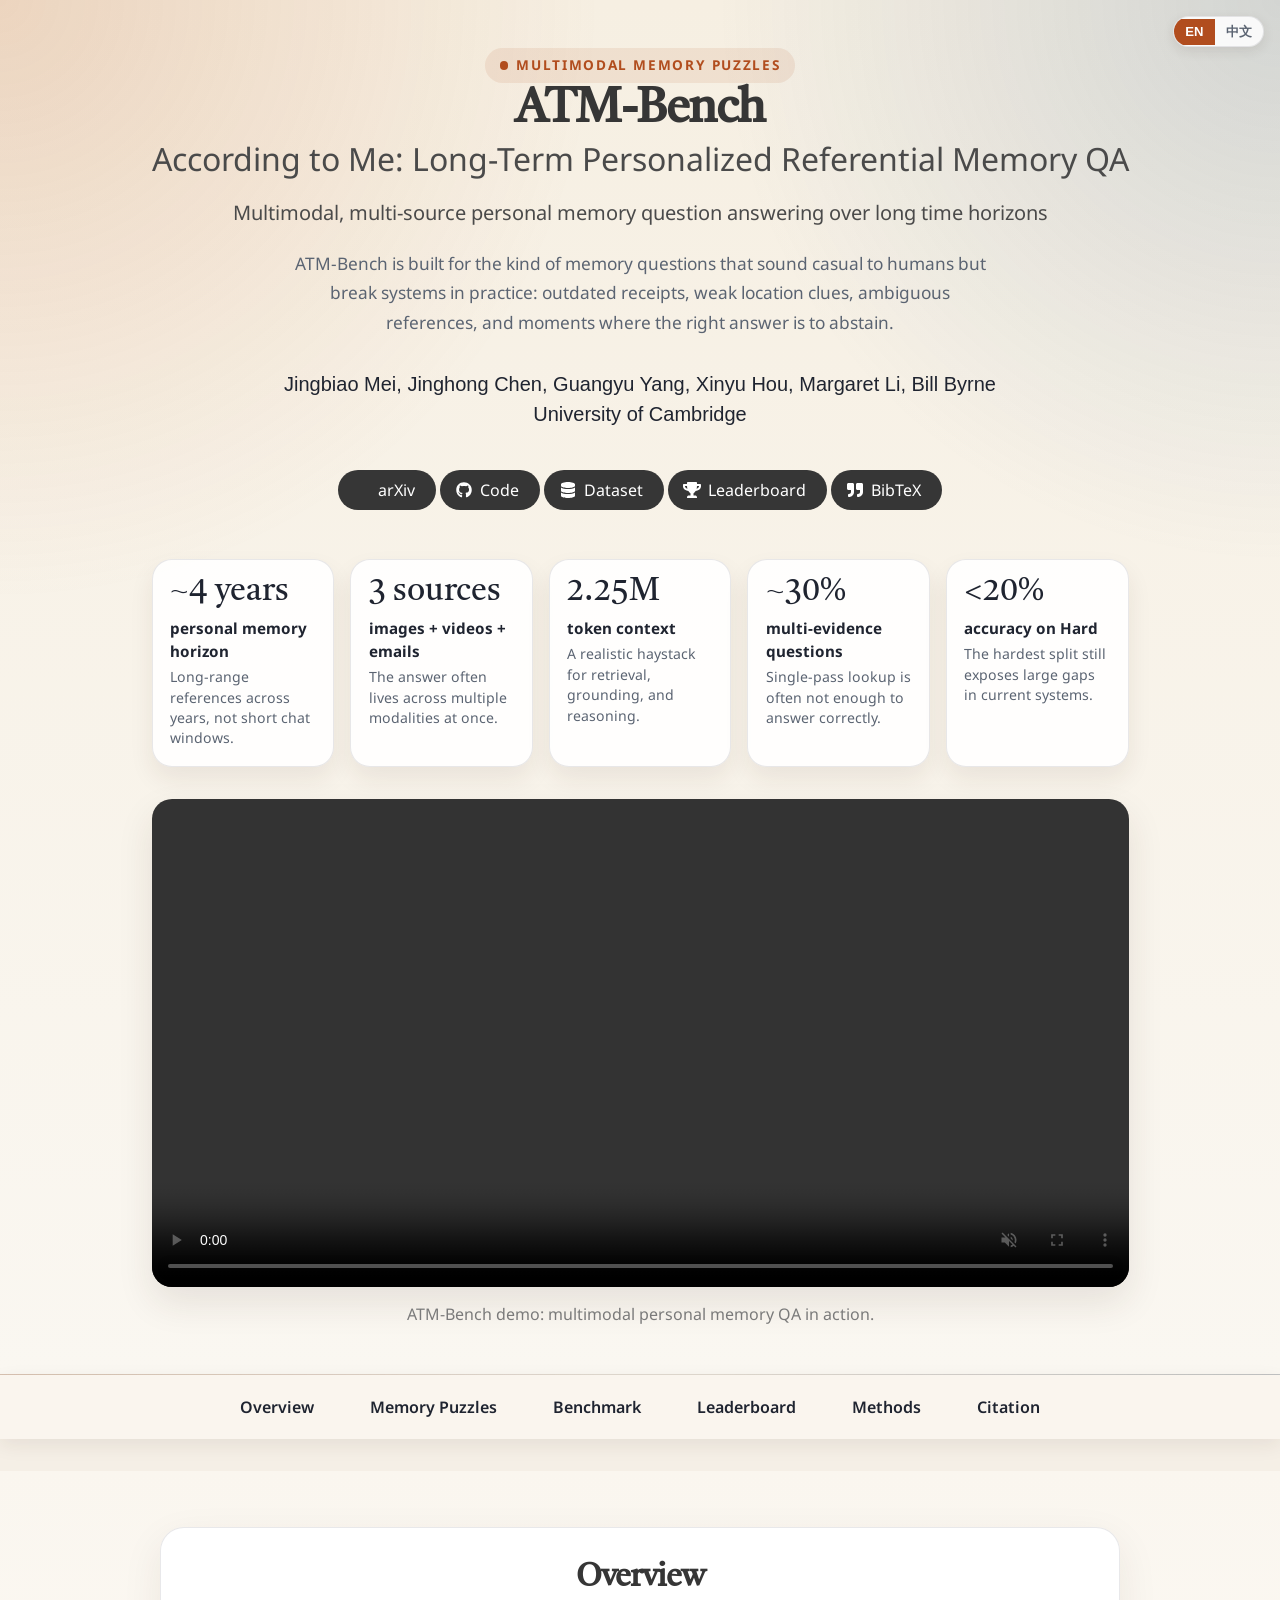
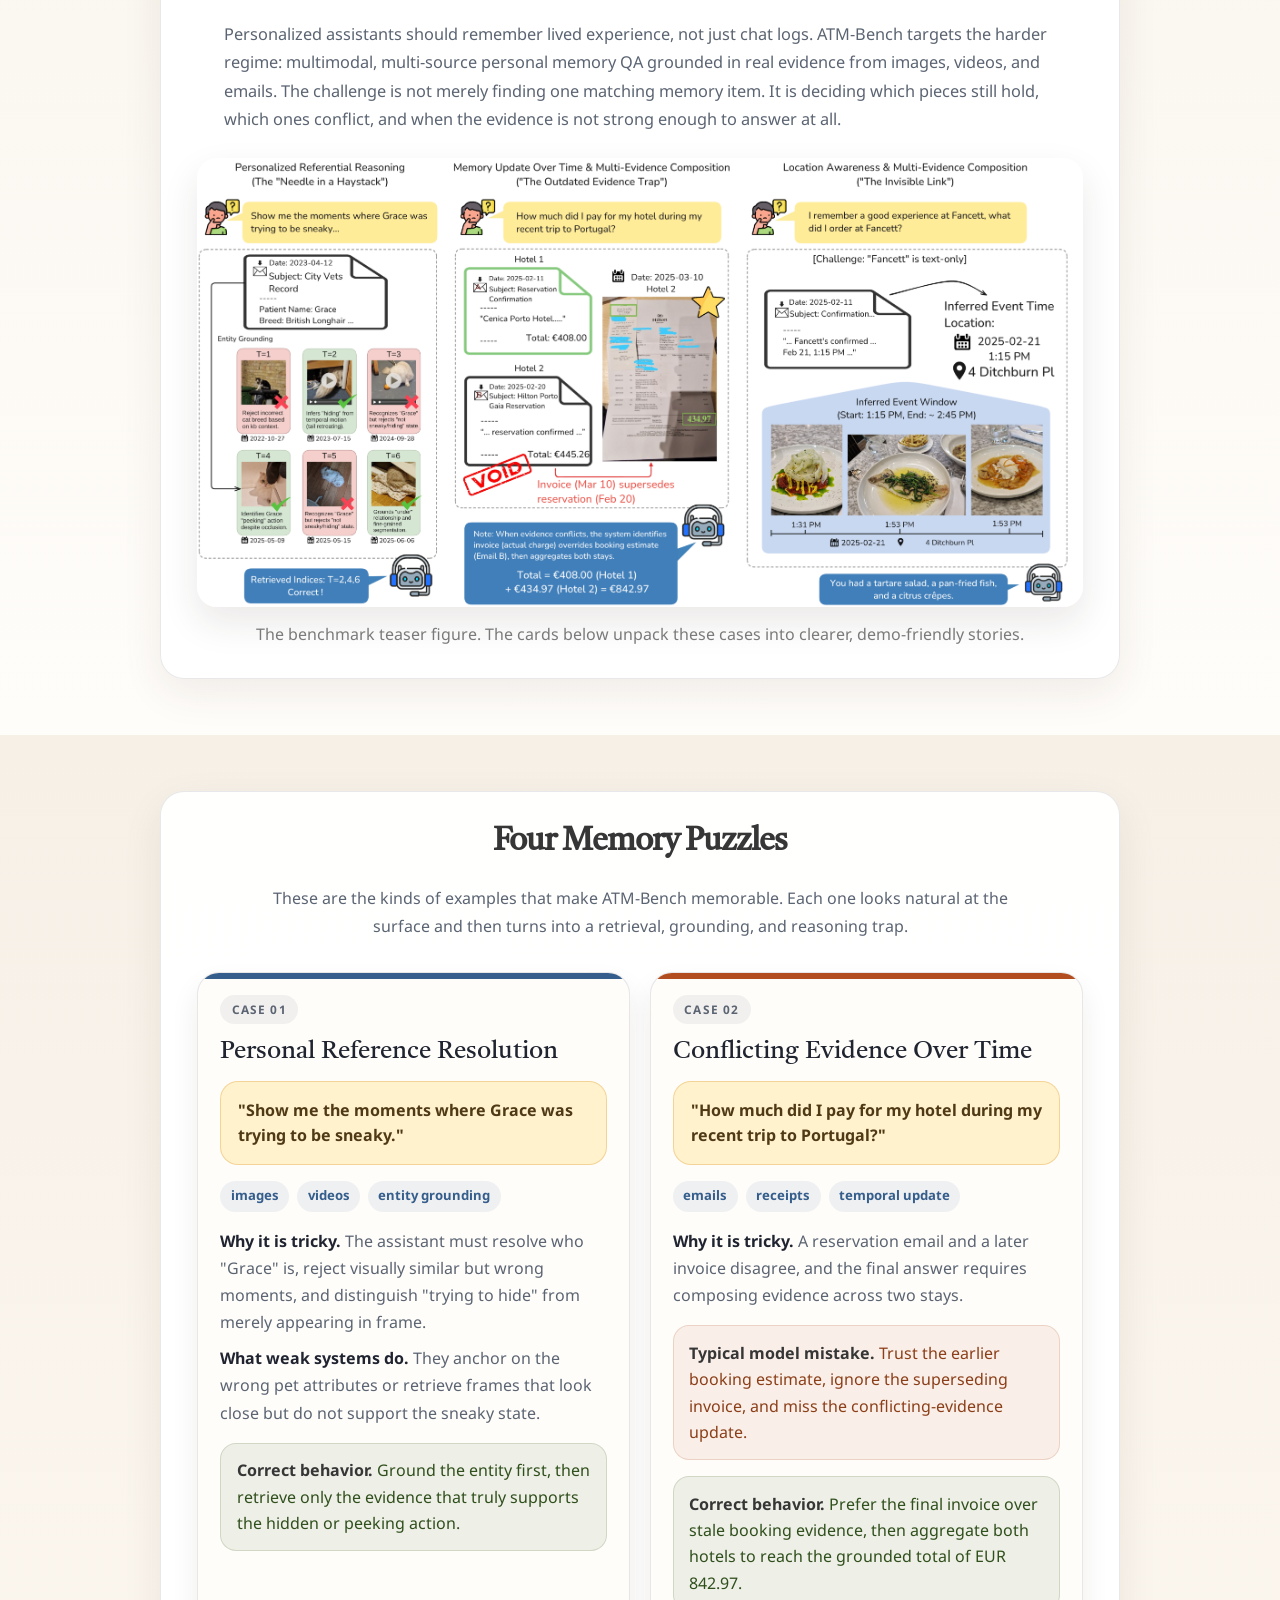
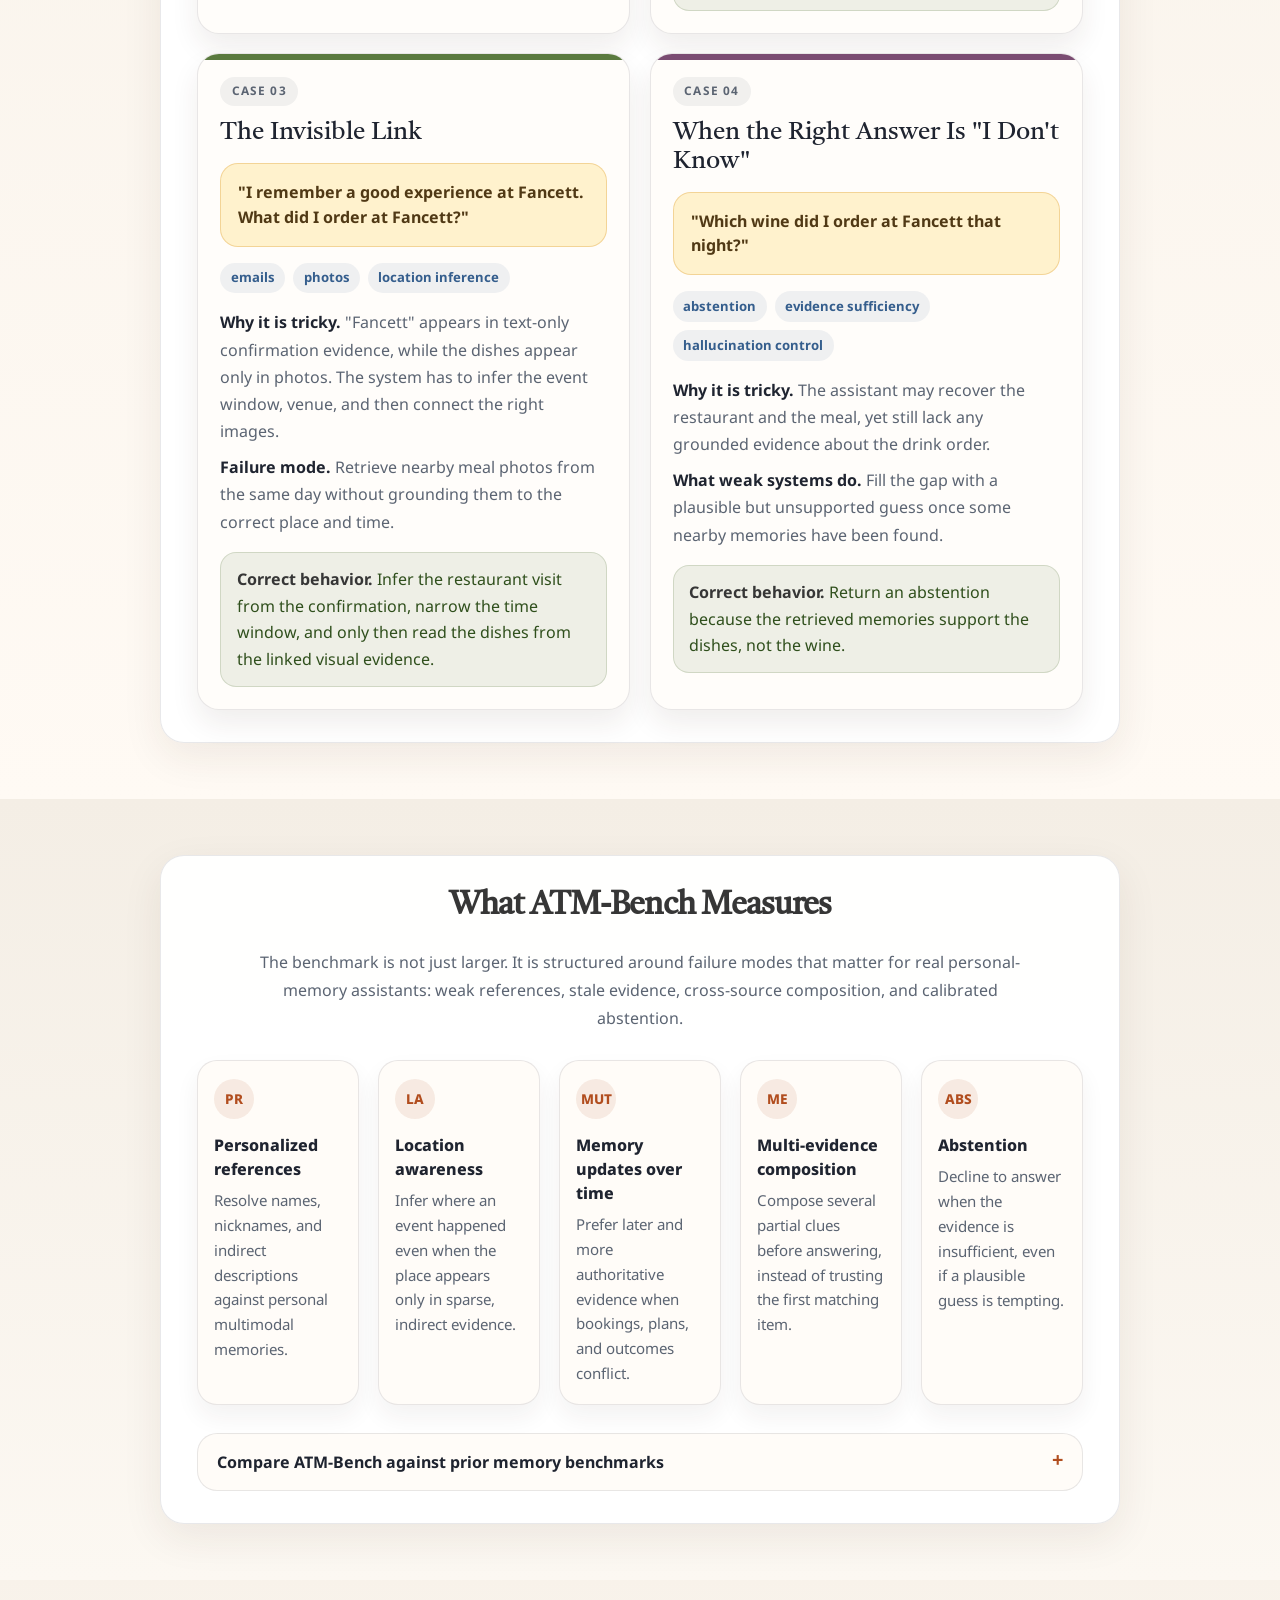
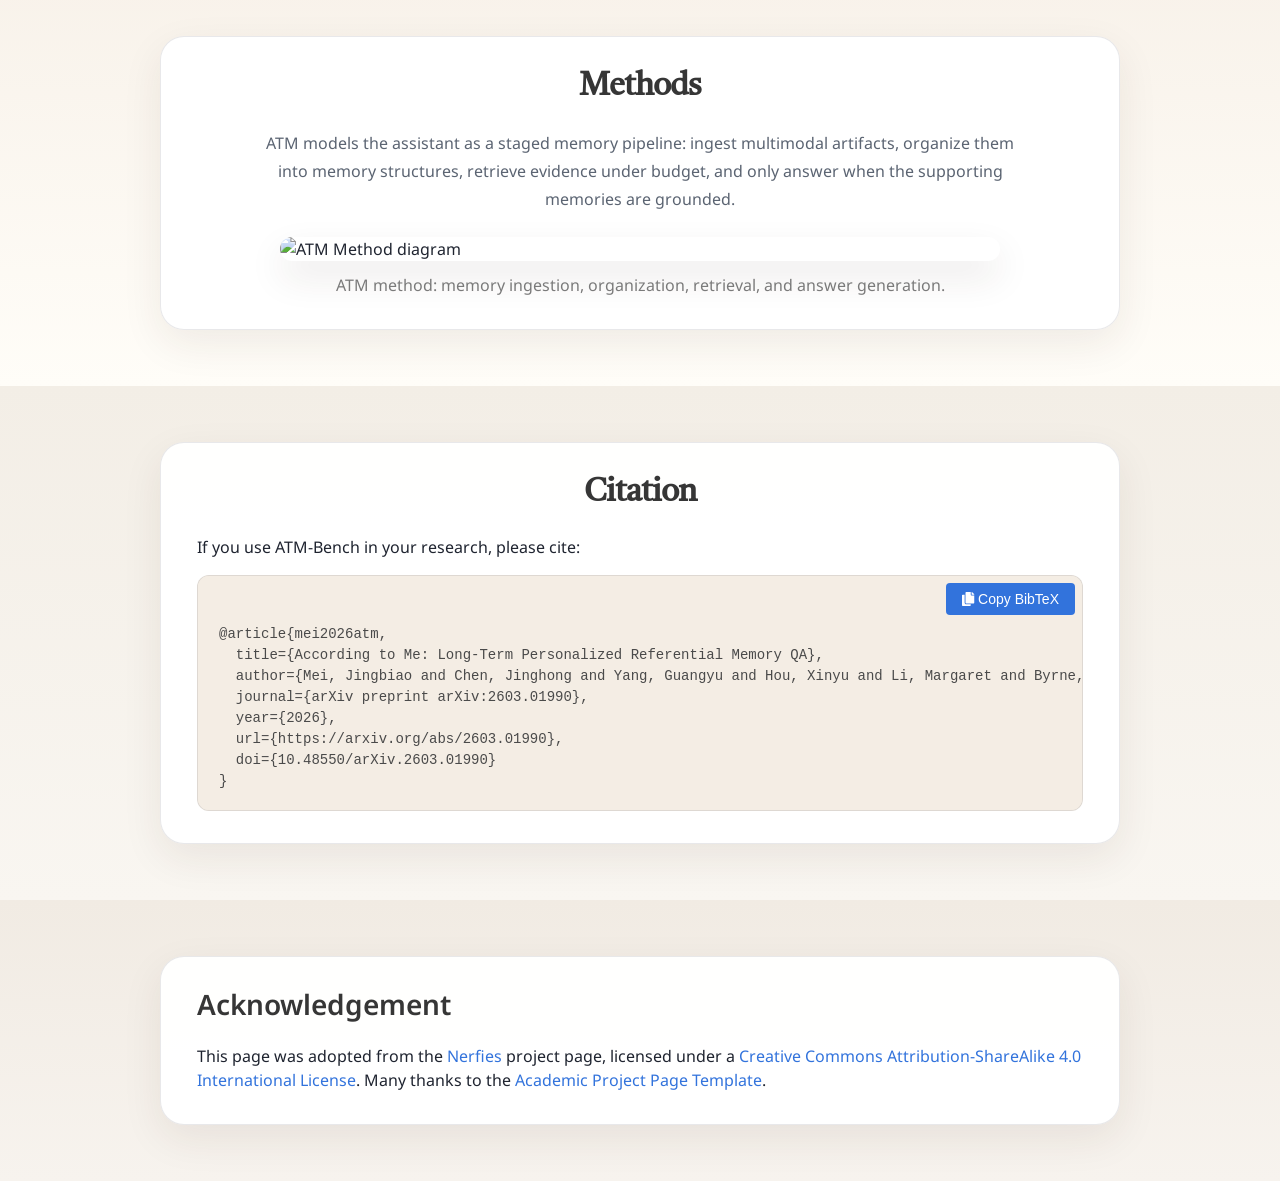
==== commit 54990e5a: "add leaderboard" ====
--- a/index.html
+++ b/index.html
@@ -687,6 +687,13 @@
                   <a href="https://huggingface.co/datasets/Jingbiao/ATM-Bench" target="_blank" class="external-link button is-normal is-rounded is-dark">
                     <span class="icon"><i class="fas fa-database"></i></span>
                     <span data-i18n="btn_dataset">Dataset</span>
+                  </a>
+                </span>
+
+                <span class="link-block">
+                  <a href="leaderboard.html" class="external-link button is-normal is-rounded is-dark">
+                    <span class="icon"><i class="fas fa-trophy"></i></span>
+                    <span data-i18n="btn_leaderboard">Leaderboard</span>
                   </a>
                 </span>
 
@@ -749,6 +756,7 @@
       <a href="#overview" data-i18n="nav_overview">Overview</a>
       <a href="#puzzles" data-i18n="nav_puzzles">Memory Puzzles</a>
       <a href="#benchmark" data-i18n="nav_benchmark">Benchmark</a>
+      <a href="leaderboard.html" data-i18n="nav_leaderboard">Leaderboard</a>
       <a href="#methods" data-i18n="nav_methods">Methods</a>
       <a href="#citation" data-i18n="nav_citation">Citation</a>
     </div>
@@ -1033,6 +1041,7 @@
         hero_affiliation: "University of Cambridge",
         btn_code: "Code",
         btn_dataset: "Dataset",
+        btn_leaderboard: "Leaderboard",
         stat1_value: "~4 years",
         stat1_label: "personal memory horizon",
         stat1_detail: "Long-range references across years, not short chat windows.",
@@ -1049,6 +1058,7 @@
         nav_overview: "Overview",
         nav_puzzles: "Memory Puzzles",
         nav_benchmark: "Benchmark",
+        nav_leaderboard: "Leaderboard",
         nav_methods: "Methods",
         nav_citation: "Citation",
         overview_title: "Overview",
@@ -1138,6 +1148,7 @@
         hero_affiliation: "剑桥大学",
         btn_code: "代码",
         btn_dataset: "数据集",
+        btn_leaderboard: "排行榜",
         stat1_value: "约 4 年",
         stat1_label: "个人记忆时间跨度",
         stat1_detail: "跨越数年的长程引用，而非短聊天窗口。",
@@ -1154,6 +1165,7 @@
         nav_overview: "概述",
         nav_puzzles: "记忆难题",
         nav_benchmark: "基准测试",
+        nav_leaderboard: "排行榜",
         nav_methods: "方法",
         nav_citation: "引用",
         overview_title: "概述",
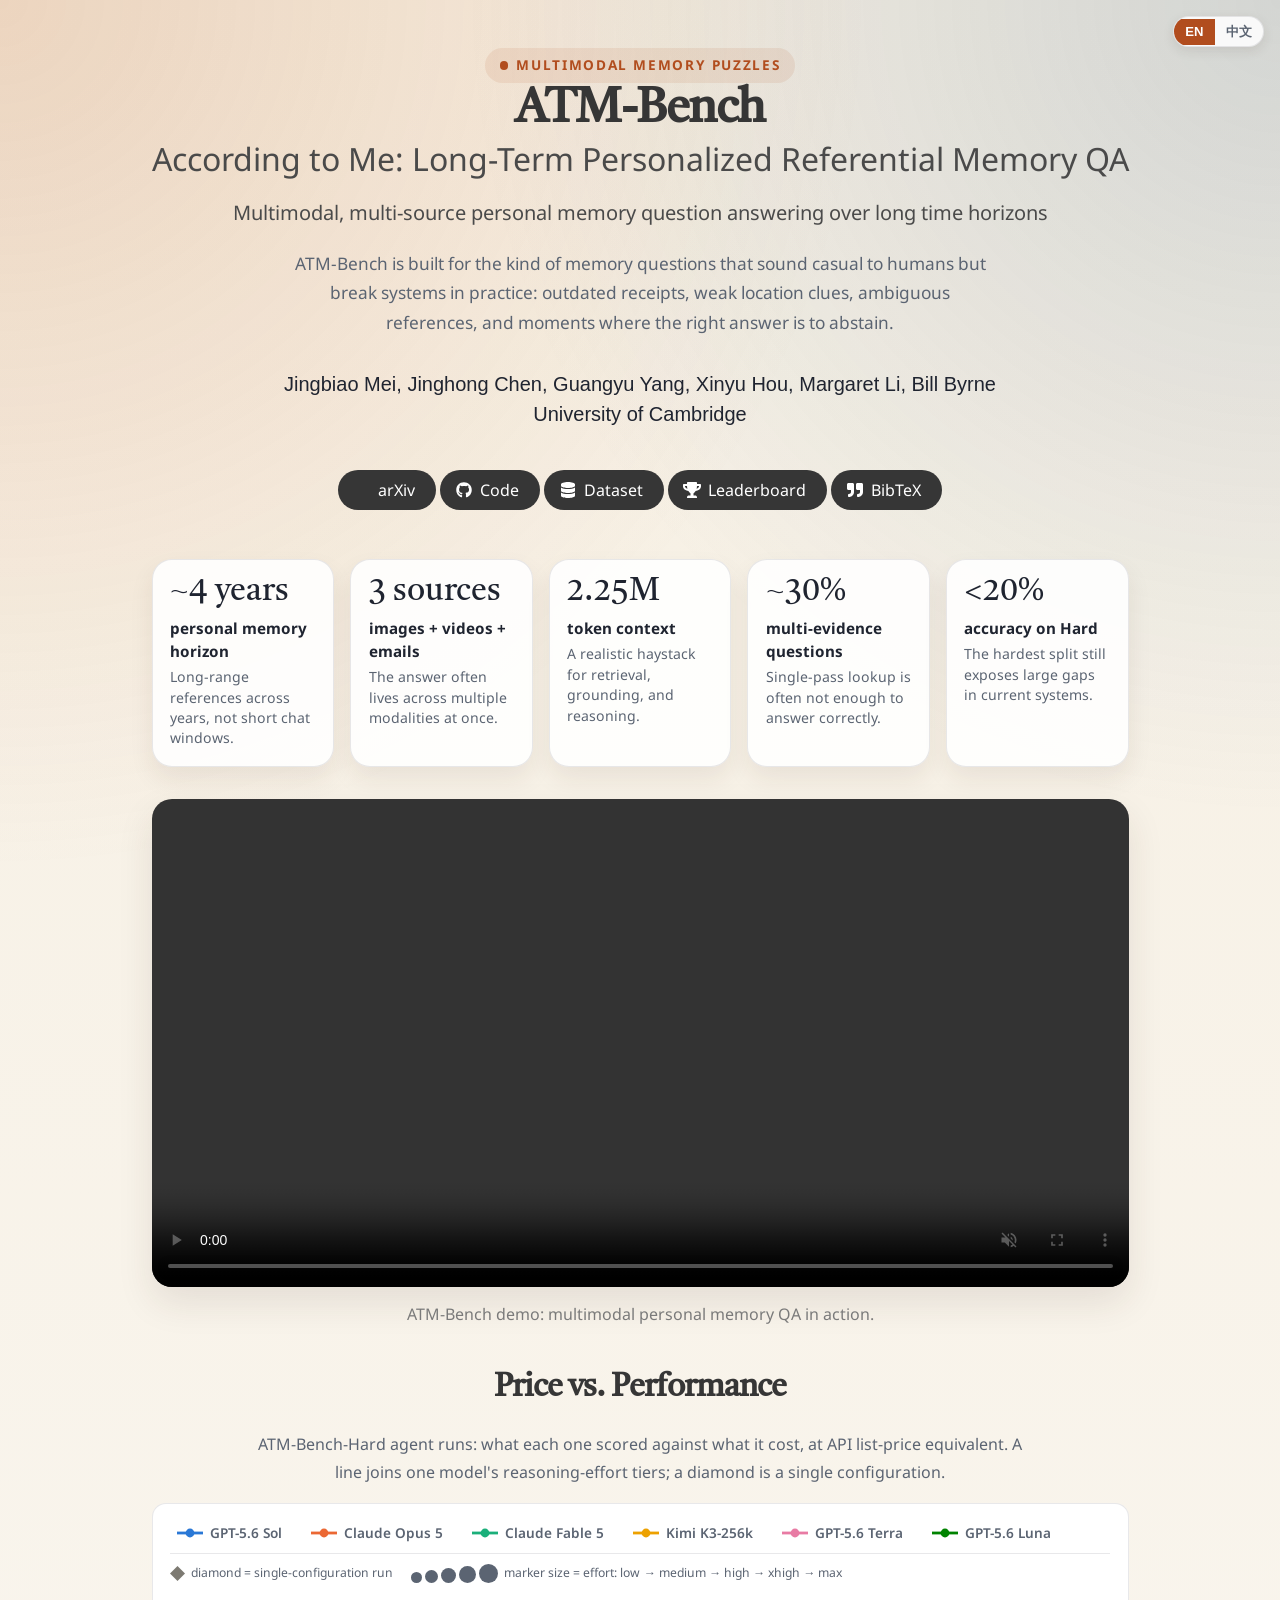
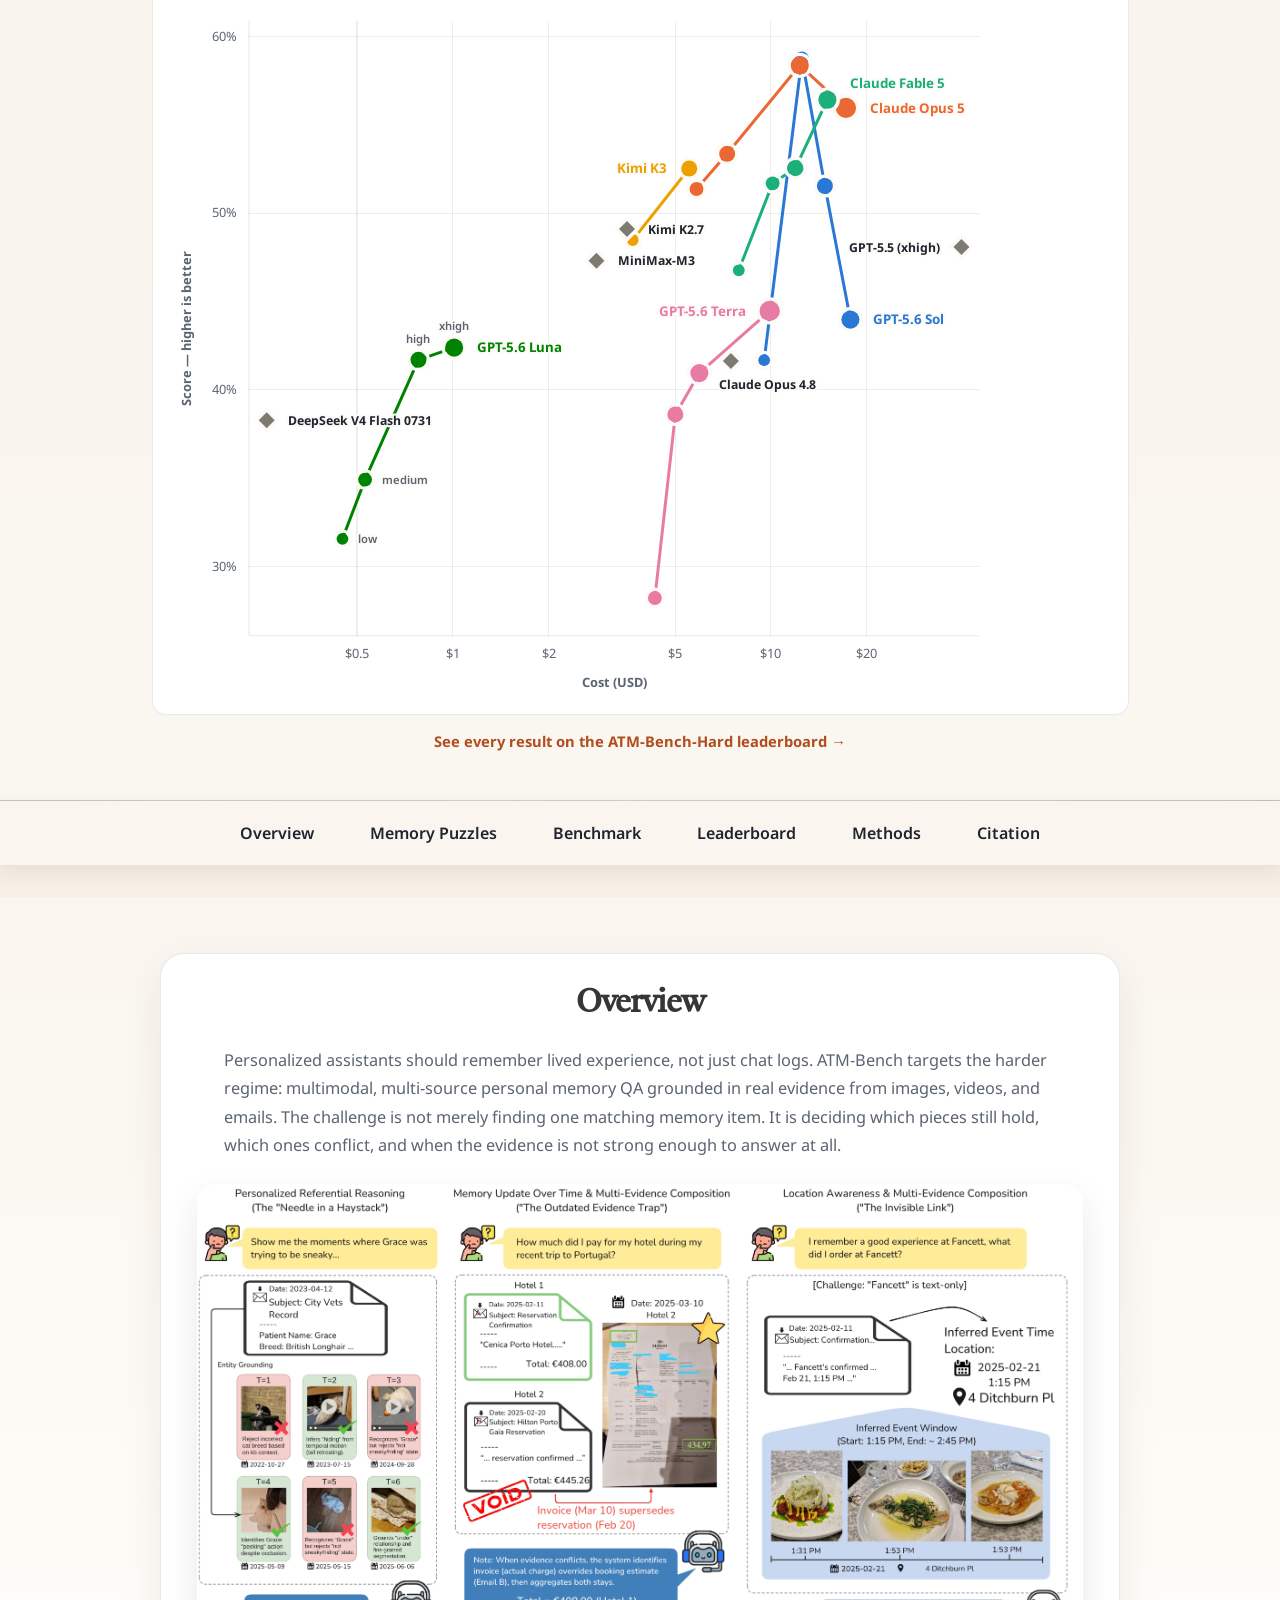
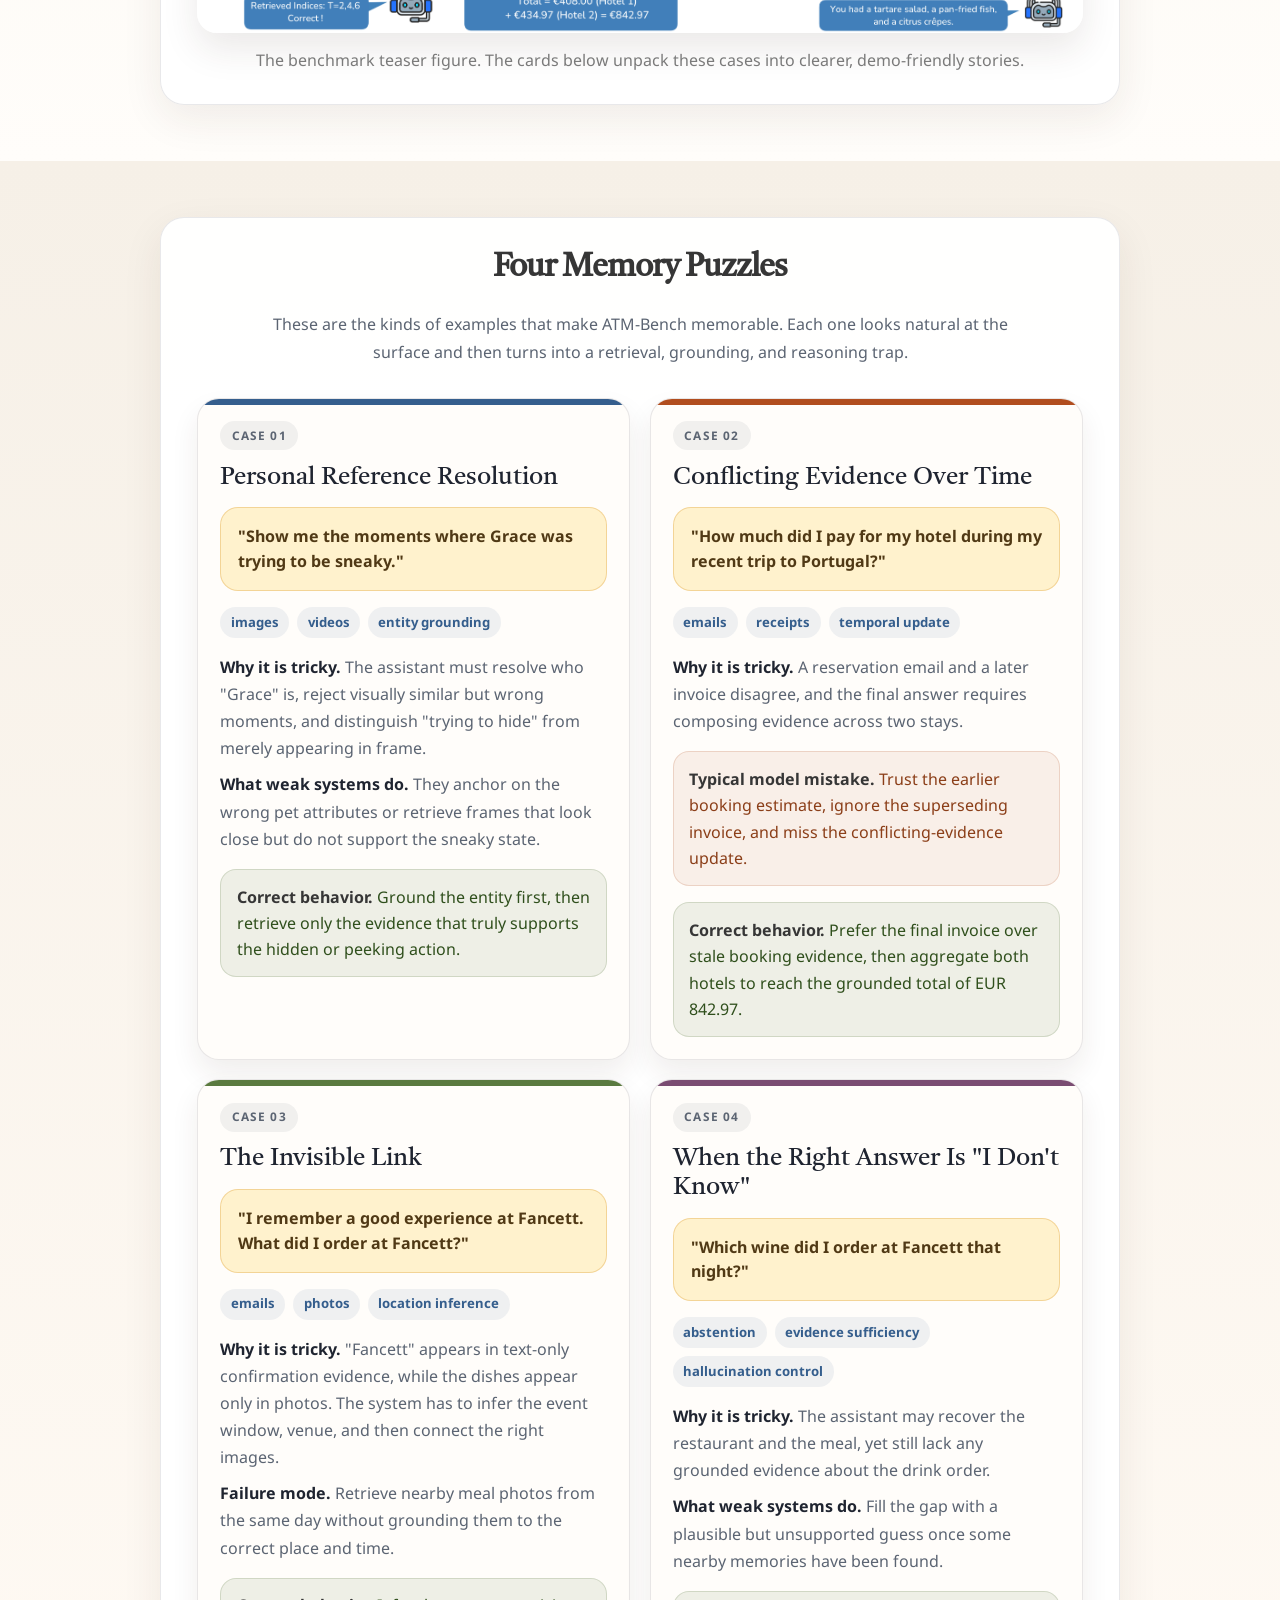
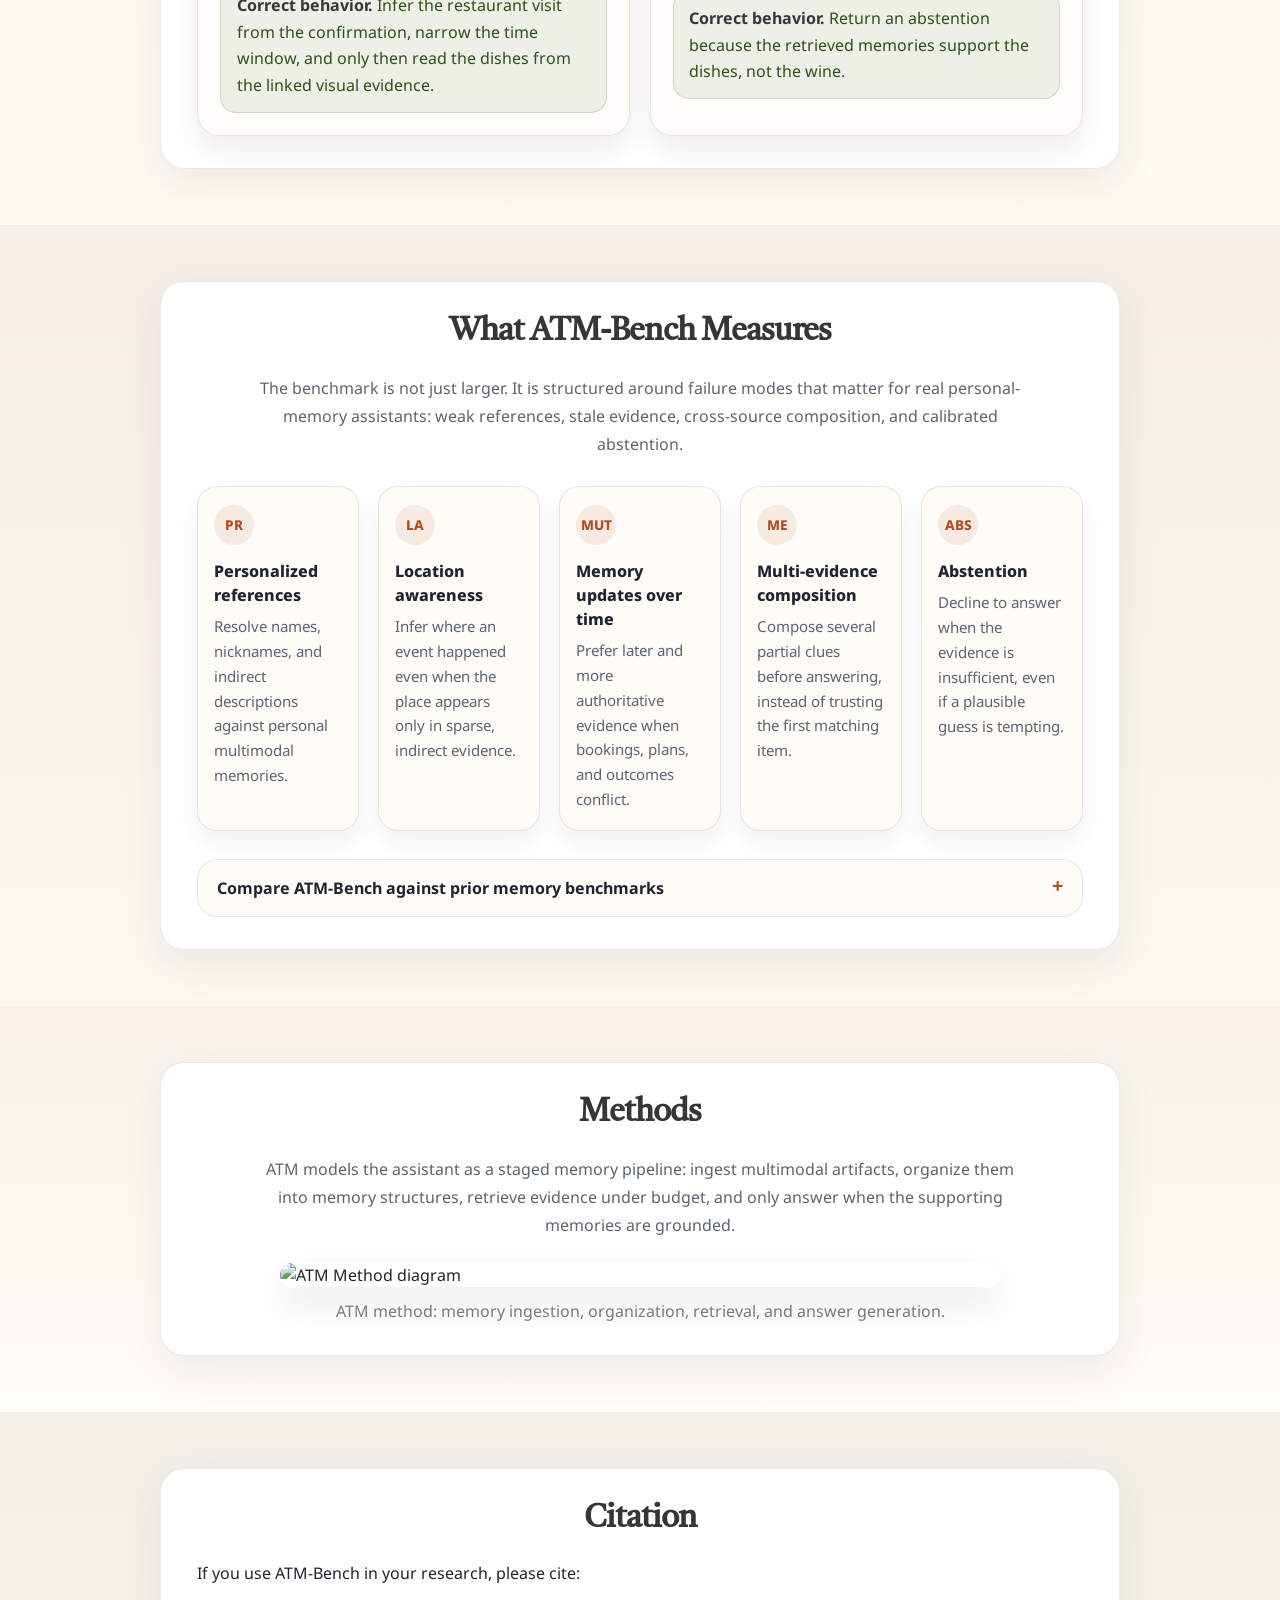
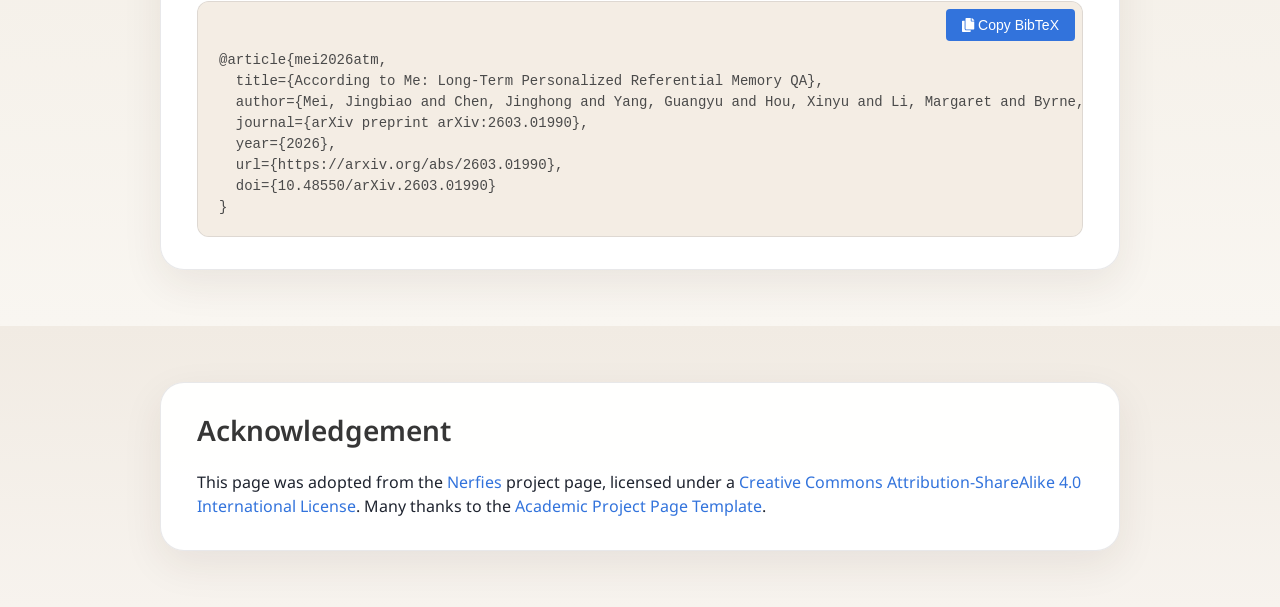
==== commit 2b224442: "Add price-performance chart; two new Hard rows; reprice Luna/Terra Cost-vs-score plot of the ATM-Ben" ====
--- a/index.html
+++ b/index.html
@@ -43,9 +43,12 @@
   <link rel="stylesheet" href="static/css/fontawesome.all.min.css">
   <link rel="stylesheet" href="https://cdn.jsdelivr.net/gh/jpswalsh/academicons@1/css/academicons.min.css">
   <link rel="stylesheet" href="static/css/index.css">
+  <!-- price-performance chart, shared with leaderboard.html -->
+  <link rel="stylesheet" href="static/css/price_perf.css">
 
   <script src="https://ajax.googleapis.com/ajax/libs/jquery/3.5.1/jquery.min.js"></script>
   <script defer src="static/js/fontawesome.all.min.js"></script>
+  <script src="static/js/price_perf.js"></script>
   <script src="static/js/bulma-carousel.min.js"></script>
   <script src="static/js/bulma-slider.min.js"></script>
   <script src="static/js/index.js"></script>
@@ -743,6 +746,29 @@
                 ATM-Bench demo: multimodal personal memory QA in action.
               </figcaption>
             </figure>
+
+            <!-- Price-performance chart. Markup, styling and data are shared with
+                 leaderboard.html via static/{css,js}/price_perf.*; the chart fills
+                 its own [data-pp-i18n] nodes, so no index.html translation keys. -->
+            <div style="margin-top: 2.75rem; max-width: 1100px; margin-left: auto; margin-right: auto;">
+              <h2 class="title is-3 pp-title section-title-display" data-pp-i18n="title">Price vs. Performance</h2>
+              <p class="section-intro" data-pp-i18n="intro" style="margin-bottom: 1.1rem;">
+                ATM-Bench-Hard agent runs: what each one scored against what it cost, at API list-price
+                equivalent. A line joins one model's reasoning-effort tiers; a diamond is a single configuration.
+              </p>
+              <div class="pp-wrap">
+                <div class="pp-legend" id="pp-legend"></div>
+                <div class="pp-sub" id="pp-sub"></div>
+                <div class="pp-plot">
+                  <!-- aria-label is set by PricePerf.render() so it follows the language toggle -->
+                  <svg id="pp-chart" viewBox="0 0 880 660" role="img"></svg>
+                  <div class="pp-tip" id="pp-tip"></div>
+                </div>
+              </div>
+              <p class="pp-more">
+                <a href="leaderboard.html#leaderboard" data-pp-i18n="more">See every result on the ATM-Bench-Hard leaderboard →</a>
+              </p>
+            </div>
 
           </div>
         </div>
@@ -1292,6 +1318,9 @@
 
       // Update html lang attribute
       document.documentElement.setAttribute("lang", lang === "zh" ? "zh-CN" : "en");
+
+      // The chart carries its own strings, so it re-renders on the toggle too
+      if (window.PricePerf) PricePerf.render();
     }
 
     // Auto-detect browser language on load
@@ -1299,6 +1328,7 @@
       var userLang = navigator.language || navigator.userLanguage || "en";
       var detectedLang = userLang.toLowerCase().startsWith("zh") ? "zh" : "en";
       setLanguage(detectedLang);
+      if (window.PricePerf) PricePerf.init();
     })();
 
     function copyBibtex(codeId) {
--- a/static/css/price_perf.css
+++ b/static/css/price_perf.css
@@ -0,0 +1,120 @@
+/* ATM-Bench-Hard price-performance chart.
+   Shared by index.html and leaderboard.html; paired with static/js/price_perf.js.
+   Relies on the page-level tokens --ink, --muted, --line and --panel-shadow,
+   which both pages define identically in :root.
+
+   --pp-c1..c7 are chart series colors, NOT page accents. The page has five
+   accents and this chart draws seven models at once, so a hue would have to
+   serve two models. The sequence below was validated against the card surface
+   (#fdfbf8) on the adjacent pairlist: worst colour-vision-deficiency separation
+   dE 9.1, worst normal-vision dE 19.6, both above their floors. Legend order is
+   palette order — reordering series without re-validating can introduce an
+   unchecked pair. Three slots sit under 3:1 contrast against the surface, which
+   is allowed only because every series carries a direct label. */
+
+.pp-wrap {
+  border-radius: 14px;
+  border: 1px solid rgba(31, 36, 48, 0.10);
+  background: rgba(255, 255, 255, 0.96);
+  padding: 1rem 1.1rem 0.9rem;
+  --pp-c1: #2a78d6; --pp-c2: #eb6834; --pp-c3: #1baf7a; --pp-c4: #eda100;
+  --pp-c5: #e87ba4; --pp-c6: #008300; --pp-c7: #4a3aa7; --pp-c0: #7d7a72;
+  --pp-surface: #fdfbf8;
+}
+
+.pp-title { text-align: center; margin-bottom: 0.75rem; }
+
+.pp-legend {
+  display: flex;
+  flex-wrap: wrap;
+  gap: 0.4rem 0.9rem;
+  align-items: center;
+  margin-bottom: 0.35rem;
+}
+
+.pp-lgi {
+  display: inline-flex;
+  align-items: center;
+  gap: 0.45rem;
+  font-size: 0.85rem;
+  font-weight: 600;
+  color: var(--muted);
+  cursor: pointer;
+  user-select: none;
+  padding: 0.15rem 0.45rem;
+  border-radius: 7px;
+}
+
+.pp-lgi:hover { background: rgba(31, 36, 48, 0.05); color: var(--ink); }
+.pp-lgi[data-off="1"] { opacity: 0.34; }
+.pp-lgi .pp-key { width: 26px; height: 12px; flex: none; }
+
+.pp-sub {
+  display: flex;
+  flex-wrap: wrap;
+  gap: 0.4rem 1.1rem;
+  align-items: center;
+  margin: 0.5rem 0 0.75rem;
+  padding-top: 0.6rem;
+  border-top: 1px solid var(--line);
+  font-size: 0.76rem;
+  color: var(--muted);
+}
+
+.pp-sub .pp-item { display: inline-flex; align-items: center; gap: 0.4rem; white-space: nowrap; }
+.pp-sizes { display: inline-flex; align-items: flex-end; gap: 3px; }
+
+.pp-plot { position: relative; }
+.pp-plot svg { display: block; width: 100%; height: auto; overflow: hidden; }
+
+.pp-grid line { stroke: rgba(31, 36, 48, 0.08); stroke-width: 1; shape-rendering: crispEdges; }
+.pp-axis line { stroke: var(--line); stroke-width: 1; }
+.pp-axis text { fill: var(--muted); font-size: 12px; }
+.pp-axis-title { fill: var(--ink); font-size: 13px; font-weight: 700; }
+.pp-curve { fill: none; stroke-width: 2.8; stroke-linejoin: round; stroke-linecap: round; }
+.pp-mark { cursor: pointer; }
+.pp-faded { opacity: 0.12; }
+
+.pp-tier {
+  font-size: 10.5px; font-weight: 600; pointer-events: none; fill: var(--muted);
+  paint-order: stroke fill; stroke: var(--pp-surface); stroke-width: 3.5; stroke-linejoin: round;
+}
+
+.pp-name {
+  font-size: 12.5px; font-weight: 700; pointer-events: none;
+  paint-order: stroke fill; stroke: var(--pp-surface); stroke-width: 4; stroke-linejoin: round;
+}
+
+.pp-dot-name {
+  font-size: 11.5px; font-weight: 700; pointer-events: none; fill: var(--ink);
+  paint-order: stroke fill; stroke: var(--pp-surface); stroke-width: 4; stroke-linejoin: round;
+}
+
+/* max-width matters: the tooltip is absolutely positioned with an inline `left`,
+   and a hidden one still contributes to the page's scrollable width. Paired with
+   hide() clearing that inline position, it can never widen the page. */
+.pp-tip {
+  position: absolute; pointer-events: none; opacity: 0; transition: opacity 0.1s;
+  background: #fffdfa; border: 1px solid var(--line); border-radius: 12px;
+  box-shadow: var(--panel-shadow); padding: 0.7rem 0.85rem;
+  min-width: 200px; max-width: 100%; z-index: 20;
+}
+
+.pp-tip[data-show="1"] { opacity: 1; }
+.pp-tip .pp-tt { font-size: 0.85rem; font-weight: 700; display: flex; align-items: center; gap: 0.45rem; }
+.pp-tip .pp-tt i { width: 15px; height: 3px; border-radius: 2px; flex: none; }
+.pp-tip .pp-ts { font-size: 0.72rem; color: var(--muted); margin: 0.15rem 0 0.5rem; }
+.pp-tip .pp-row {
+  display: flex; justify-content: space-between; gap: 1.1rem;
+  font-size: 0.78rem; padding: 0.12rem 0; font-variant-numeric: tabular-nums;
+}
+.pp-tip .pp-row span:first-child { color: var(--muted); }
+.pp-tip .pp-row span:last-child { color: var(--ink); font-weight: 700; }
+.pp-tip .pp-big { font-size: 1.05rem; }
+
+.pp-more { text-align: center; margin-top: 0.9rem; font-size: 0.92rem; }
+.pp-more a { color: var(--accent-rust); font-weight: 700; }
+
+@media screen and (max-width: 640px) {
+  .pp-sub .pp-item { white-space: normal; }
+}
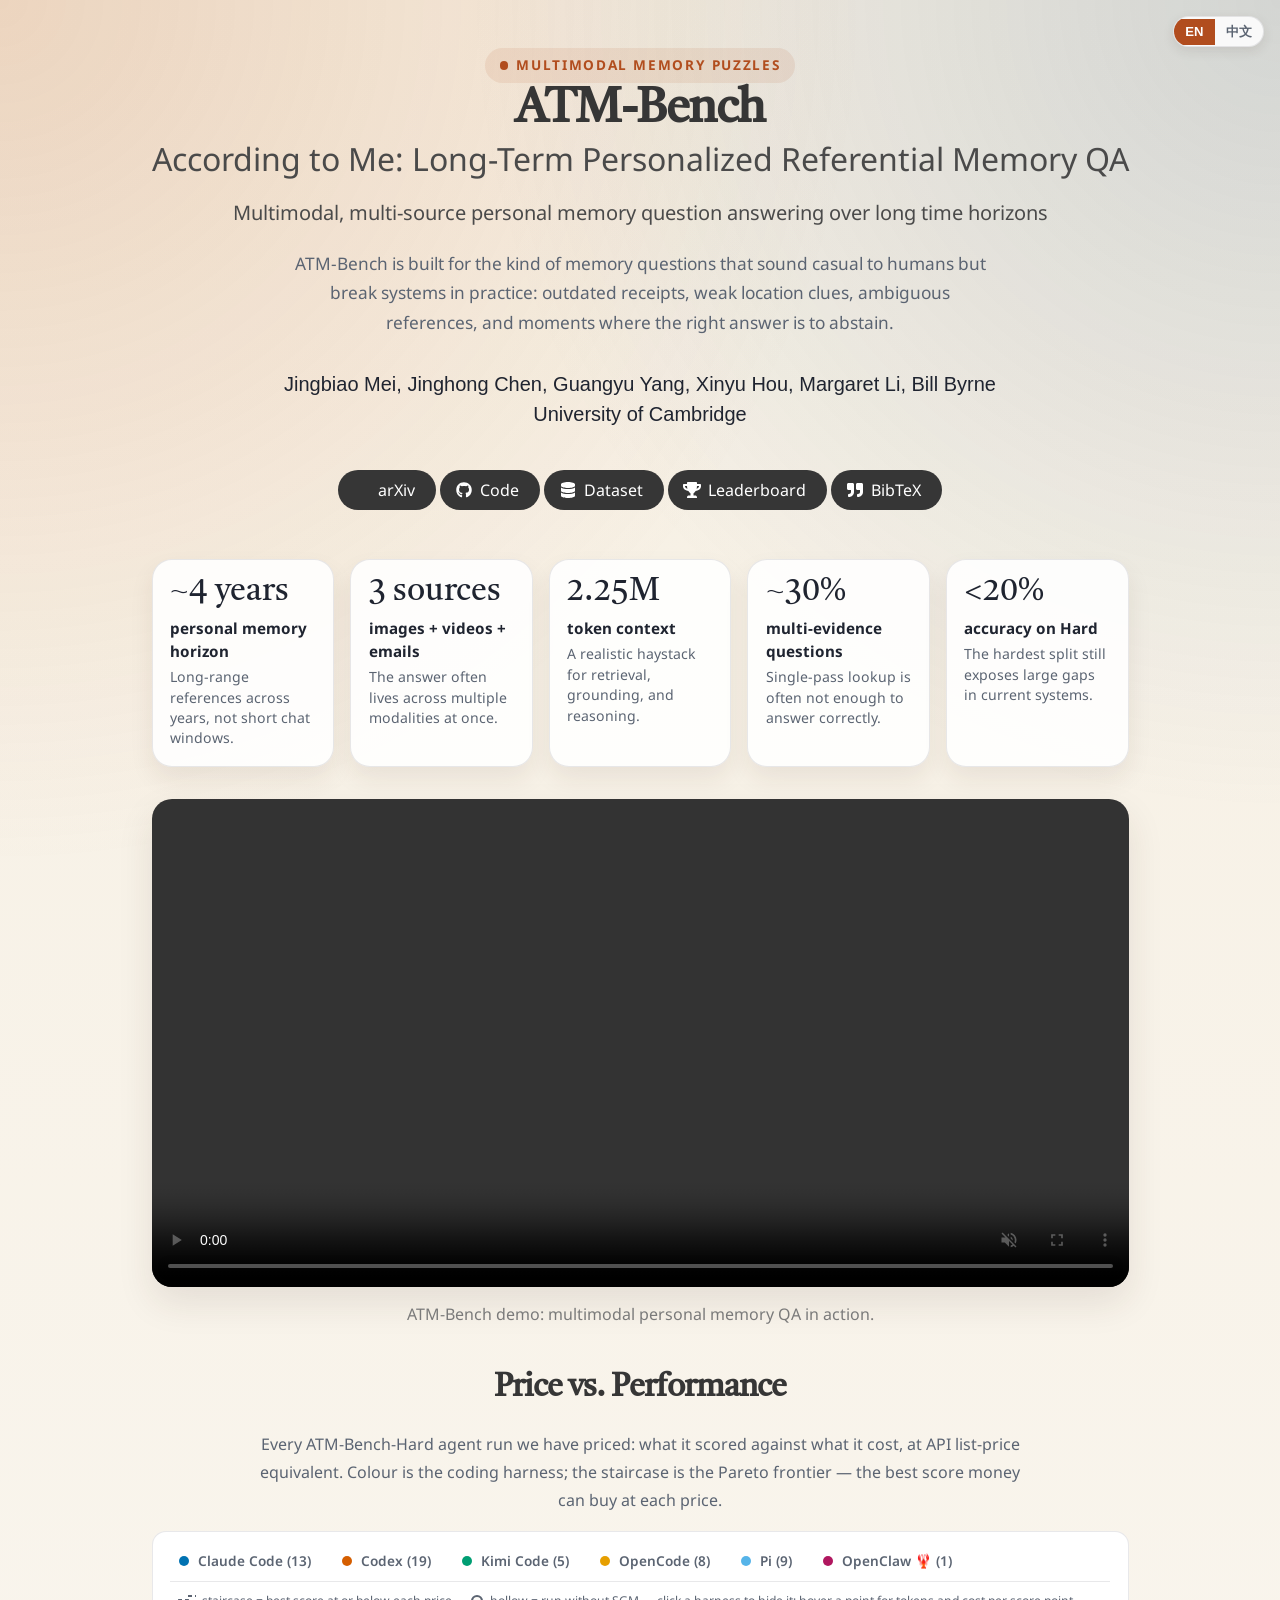
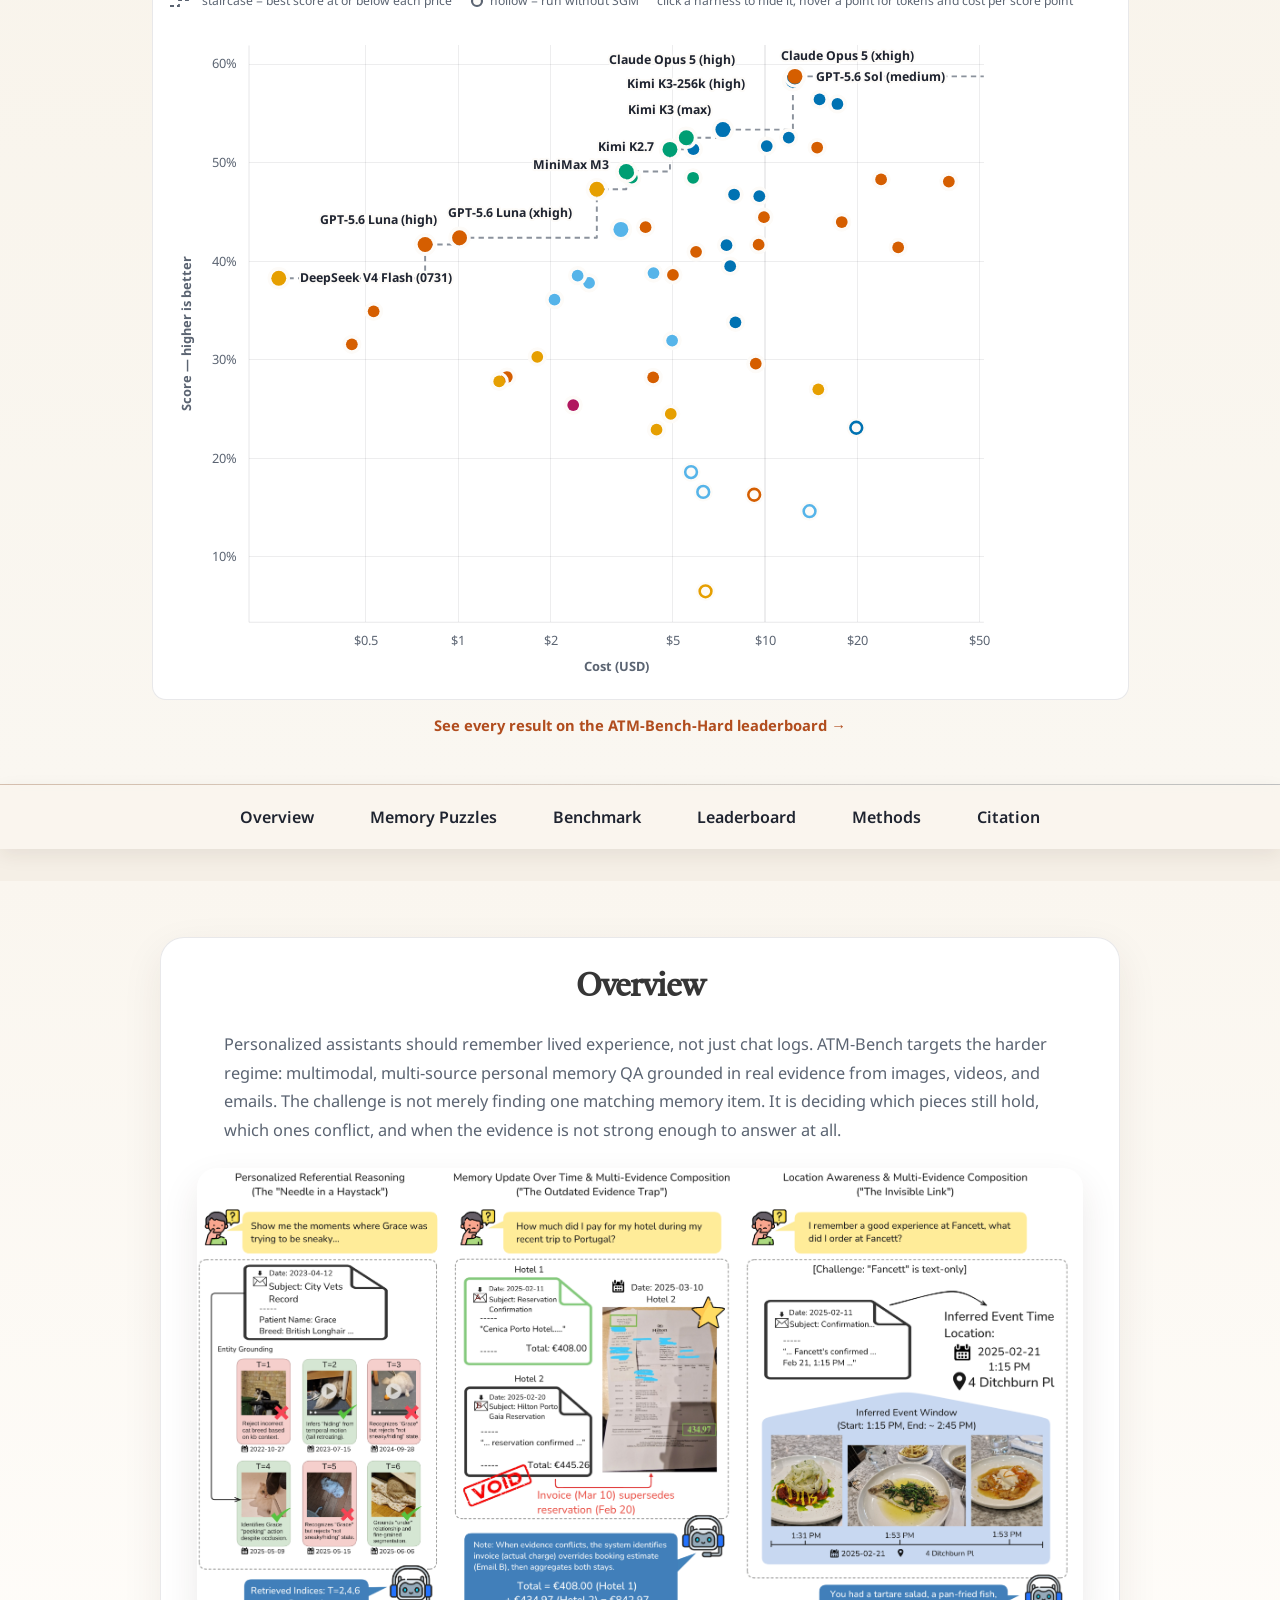
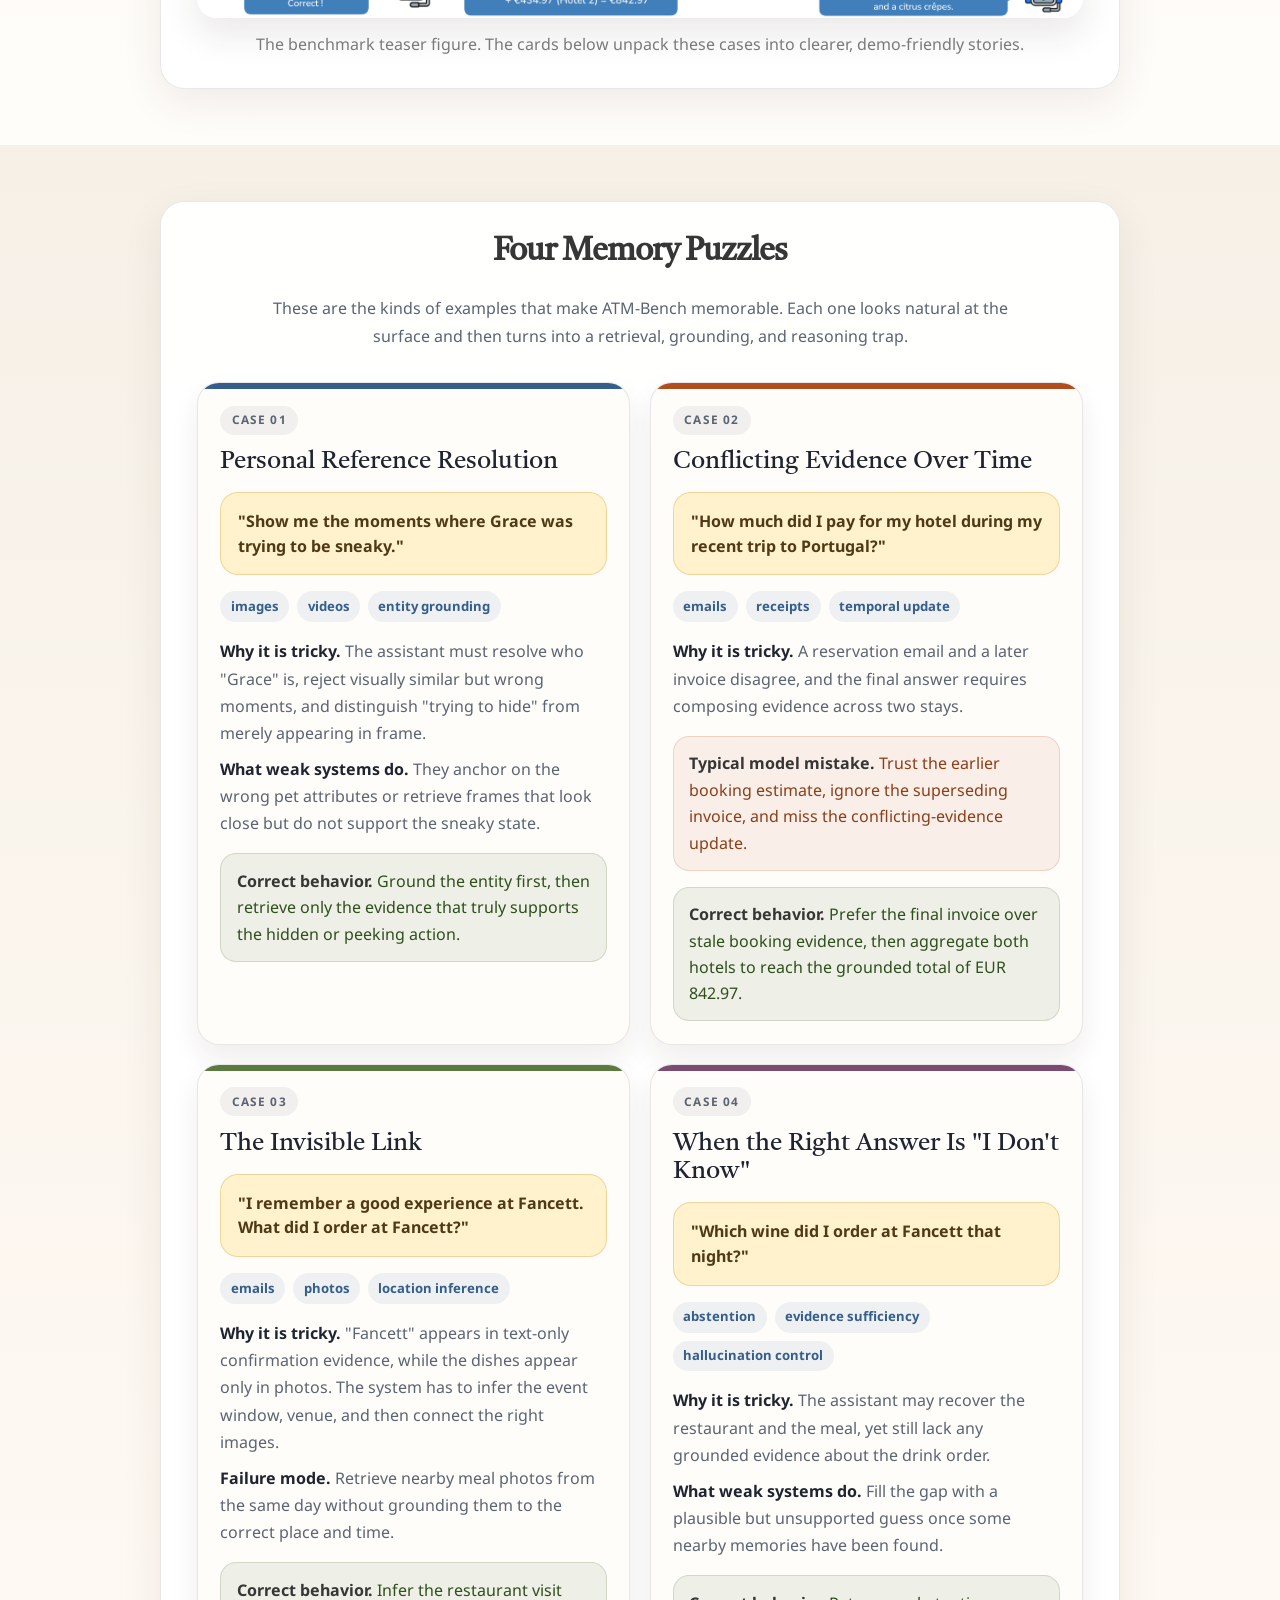
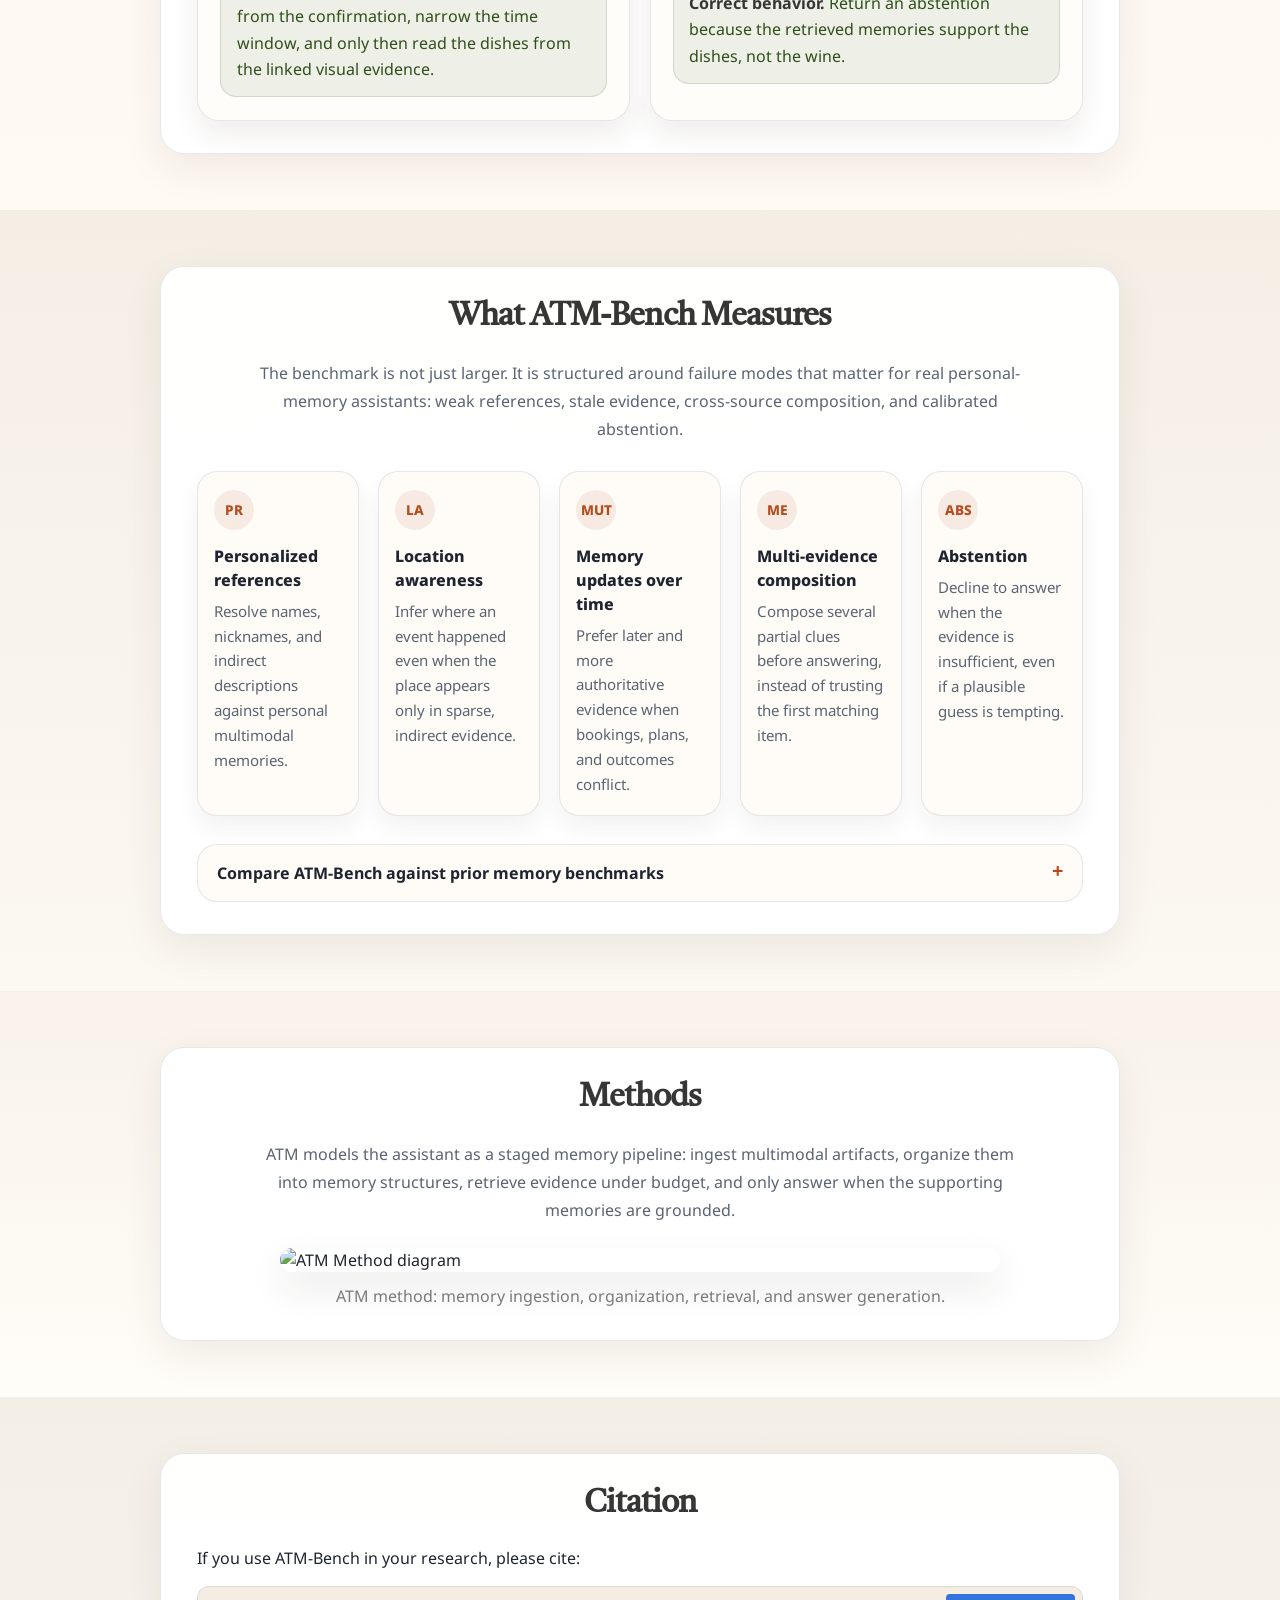
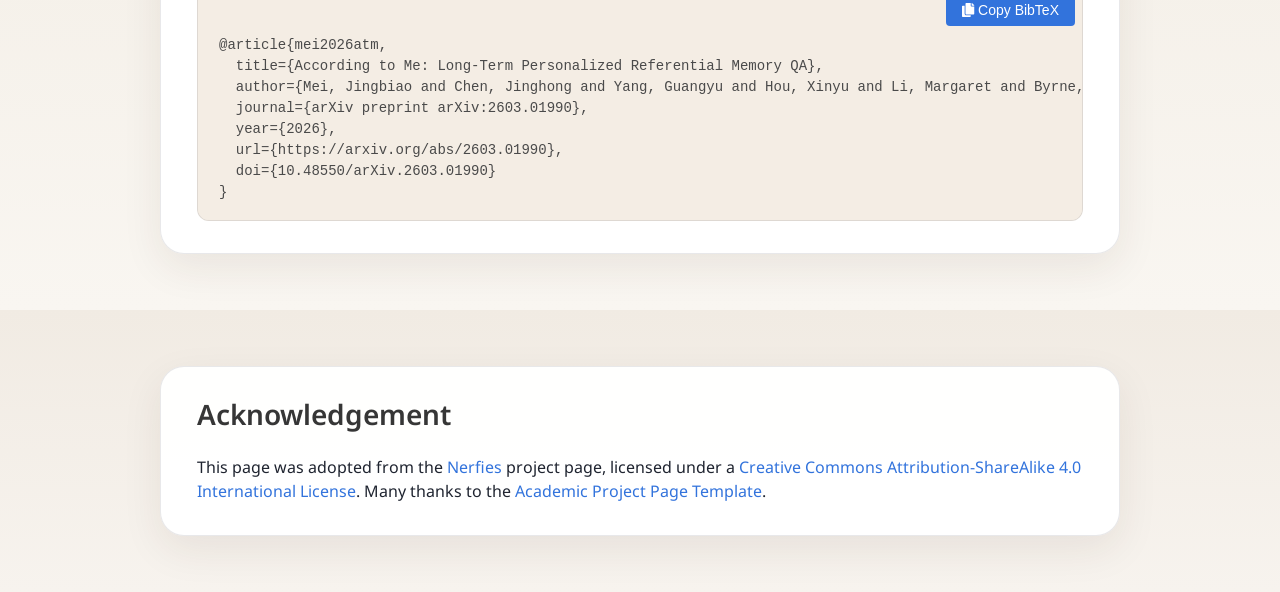
==== commit 454f3ece: "Show the full scatter on index.html; share the Hard rows The landing page carried the focused chart " ====
--- a/index.html
+++ b/index.html
@@ -48,7 +48,8 @@
 
   <script src="https://ajax.googleapis.com/ajax/libs/jquery/3.5.1/jquery.min.js"></script>
   <script defer src="static/js/fontawesome.all.min.js"></script>
-  <script src="static/js/price_perf.js"></script>
+  <script src="static/js/atm_hard_rows.js"></script>
+  <script src="static/js/price_perf_full.js"></script>
   <script src="static/js/bulma-carousel.min.js"></script>
   <script src="static/js/bulma-slider.min.js"></script>
   <script src="static/js/index.js"></script>
@@ -747,26 +748,29 @@
               </figcaption>
             </figure>
 
-            <!-- Price-performance chart. Markup, styling and data are shared with
-                 leaderboard.html via static/{css,js}/price_perf.*; the chart fills
-                 its own [data-pp-i18n] nodes, so no index.html translation keys. -->
+            <!-- Price-performance chart: the full scatter (every priced Agent row),
+                 same renderer and styling the leaderboard uses below its table.
+                 It plots ATM_HARD_ROWS directly, so this page and the board can
+                 never disagree. Heading and intro are ours — the chart only owns
+                 its axes, keys and tooltip copy. -->
             <div style="margin-top: 2.75rem; max-width: 1100px; margin-left: auto; margin-right: auto;">
-              <h2 class="title is-3 pp-title section-title-display" data-pp-i18n="title">Price vs. Performance</h2>
-              <p class="section-intro" data-pp-i18n="intro" style="margin-bottom: 1.1rem;">
-                ATM-Bench-Hard agent runs: what each one scored against what it cost, at API list-price
-                equivalent. A line joins one model's reasoning-effort tiers; a diamond is a single configuration.
+              <h2 class="title is-3 pp-title section-title-display" data-i18n="pp_title">Price vs. Performance</h2>
+              <p class="section-intro" data-i18n="pp_intro" style="margin-bottom: 1.1rem;">
+                Every ATM-Bench-Hard agent run we have priced: what it scored against what it cost, at API
+                list-price equivalent. Colour is the coding harness; the staircase is the Pareto frontier —
+                the best score money can buy at each price.
               </p>
-              <div class="pp-wrap">
-                <div class="pp-legend" id="pp-legend"></div>
-                <div class="pp-sub" id="pp-sub"></div>
+              <div class="pp-wrap ppf-wrap">
+                <div class="pp-legend" id="ppf-legend"></div>
+                <div class="pp-sub" id="ppf-sub"></div>
                 <div class="pp-plot">
-                  <!-- aria-label is set by PricePerf.render() so it follows the language toggle -->
-                  <svg id="pp-chart" viewBox="0 0 880 660" role="img"></svg>
-                  <div class="pp-tip" id="pp-tip"></div>
+                  <!-- aria-label is set by PricePerfFull so it follows the language toggle -->
+                  <svg id="ppf-chart" viewBox="0 0 880 620" role="img"></svg>
+                  <div class="pp-tip" id="ppf-tip"></div>
                 </div>
               </div>
               <p class="pp-more">
-                <a href="leaderboard.html#leaderboard" data-pp-i18n="more">See every result on the ATM-Bench-Hard leaderboard →</a>
+                <a href="leaderboard.html#leaderboard" data-i18n="pp_more">See every result on the ATM-Bench-Hard leaderboard →</a>
               </p>
             </div>
 
@@ -1080,6 +1084,9 @@
         stat4_detail: "Single-pass lookup is often not enough to answer correctly.",
         stat5_label: "accuracy on Hard",
         stat5_detail: "The hardest split still exposes large gaps in current systems.",
+        pp_title: "Price vs. Performance",
+        pp_intro: "Every ATM-Bench-Hard agent run we have priced: what it scored against what it cost, at API list-price equivalent. Colour is the coding harness; the staircase is the Pareto frontier \u2014 the best score money can buy at each price.",
+        pp_more: "See every result on the ATM-Bench-Hard leaderboard \u2192",
         demo_video_caption: "ATM-Bench demo: multimodal personal memory QA in action.",
         nav_overview: "Overview",
         nav_puzzles: "Memory Puzzles",
@@ -1187,6 +1194,9 @@
         stat4_detail: "单次检索往往不足以正确回答。",
         stat5_label: "Hard 难度准确率",
         stat5_detail: "最难的拆分仍然暴露出当前系统的巨大差距。",
+        pp_title: "成本 – 得分",
+        pp_intro: "我们已计价的每一次 ATM-Bench-Hard 智能体运行：得分与花费（按 API 标价等价折算）。颜色表示编码 Harness；阶梯线为帕累托前沿 —— 在每个价位上能买到的最好成绩。",
+        pp_more: "在 ATM-Bench-Hard 排行榜查看全部结果 \u2192",
         demo_video_caption: "ATM-Bench 演示：多模态个人记忆问答实战。",
         nav_overview: "概述",
         nav_puzzles: "记忆难题",
@@ -1319,8 +1329,8 @@
       // Update html lang attribute
       document.documentElement.setAttribute("lang", lang === "zh" ? "zh-CN" : "en");
 
-      // The chart carries its own strings, so it re-renders on the toggle too
-      if (window.PricePerf) PricePerf.render();
+      // The chart carries its own axis/key/tooltip strings, so it re-renders too
+      if (window.PricePerfFull) PricePerfFull.render();
     }
 
     // Auto-detect browser language on load
@@ -1328,7 +1338,8 @@
       var userLang = navigator.language || navigator.userLanguage || "en";
       var detectedLang = userLang.toLowerCase().startsWith("zh") ? "zh" : "en";
       setLanguage(detectedLang);
-      if (window.PricePerf) PricePerf.init();
+      // Same rows the leaderboard table renders — see static/js/atm_hard_rows.js
+      if (window.PricePerfFull) PricePerfFull.init(window.ATM_HARD_ROWS);
     })();
 
     function copyBibtex(codeId) {
--- a/static/css/price_perf.css
+++ b/static/css/price_perf.css
@@ -115,6 +115,34 @@
 .pp-more { text-align: center; margin-top: 0.9rem; font-size: 0.92rem; }
 .pp-more a { color: var(--accent-rust); font-weight: 700; }
 
+/* --- Full scatter (leaderboard only; static/js/price_perf_full.js) ---------
+   Its own palette, and it has to be: --pp-c1..c7 above were validated on the
+   ADJACENT pairlist, which is all a line chart needs. Here every point can land
+   beside every other, so the set below was validated over ALL pairs against
+   #fdfbf8 — worst colour-vision-deficiency separation dE 11.0, worst
+   normal-vision dE 15.6. Two slots sit under 3:1 contrast, which is allowed
+   because the frontier is directly labelled, every point is hoverable, and the
+   same numbers are in the table directly above. Six harnesses, six slots: a
+   seventh needs the validator re-run, not an extra hue. */
+.ppf-wrap {
+  --ppf-c1: #0072B2; --ppf-c2: #D55E00; --ppf-c3: #009E73;
+  --ppf-c4: #E69F00; --ppf-c5: #56B4E9; --ppf-c6: #b0175f;
+}
+
+.ppf-wrap .pp-lgi .pp-key { width: 14px; height: 12px; }
+
+.ppf-front {
+  fill: none; stroke: var(--muted); stroke-width: 1.8;
+  stroke-dasharray: 5 4; stroke-linejoin: round; opacity: 0.7;
+}
+
 @media screen and (max-width: 640px) {
   .pp-sub .pp-item { white-space: normal; }
+
+  /* 55 points scaled to a phone's width put the frontier labels below reading
+     size. Give this chart a floor and let it scroll sideways inside its own
+     box instead — the page itself still never scrolls horizontally. The
+     focused chart at the top is sparse enough to keep shrinking. */
+  .ppf-wrap .pp-plot { overflow-x: auto; }
+  .ppf-wrap .pp-plot svg { min-width: 660px; }
 }
